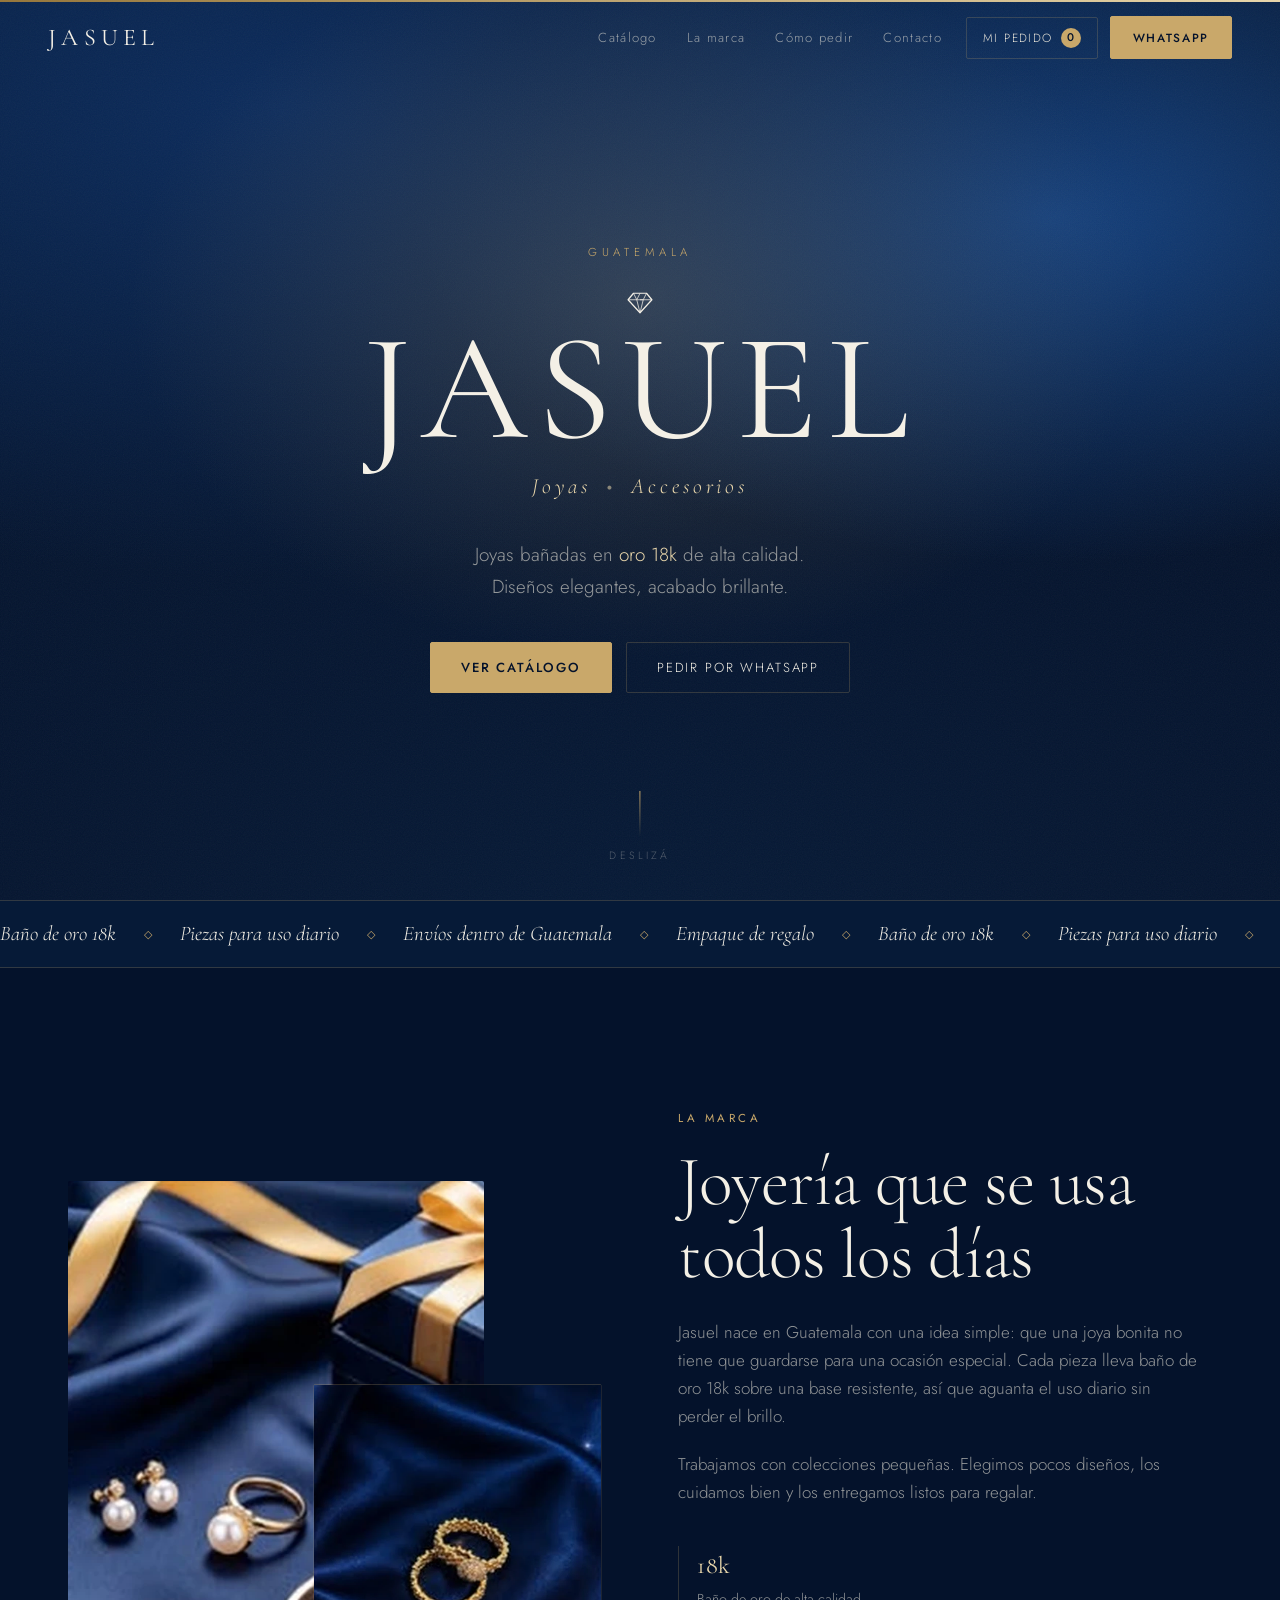
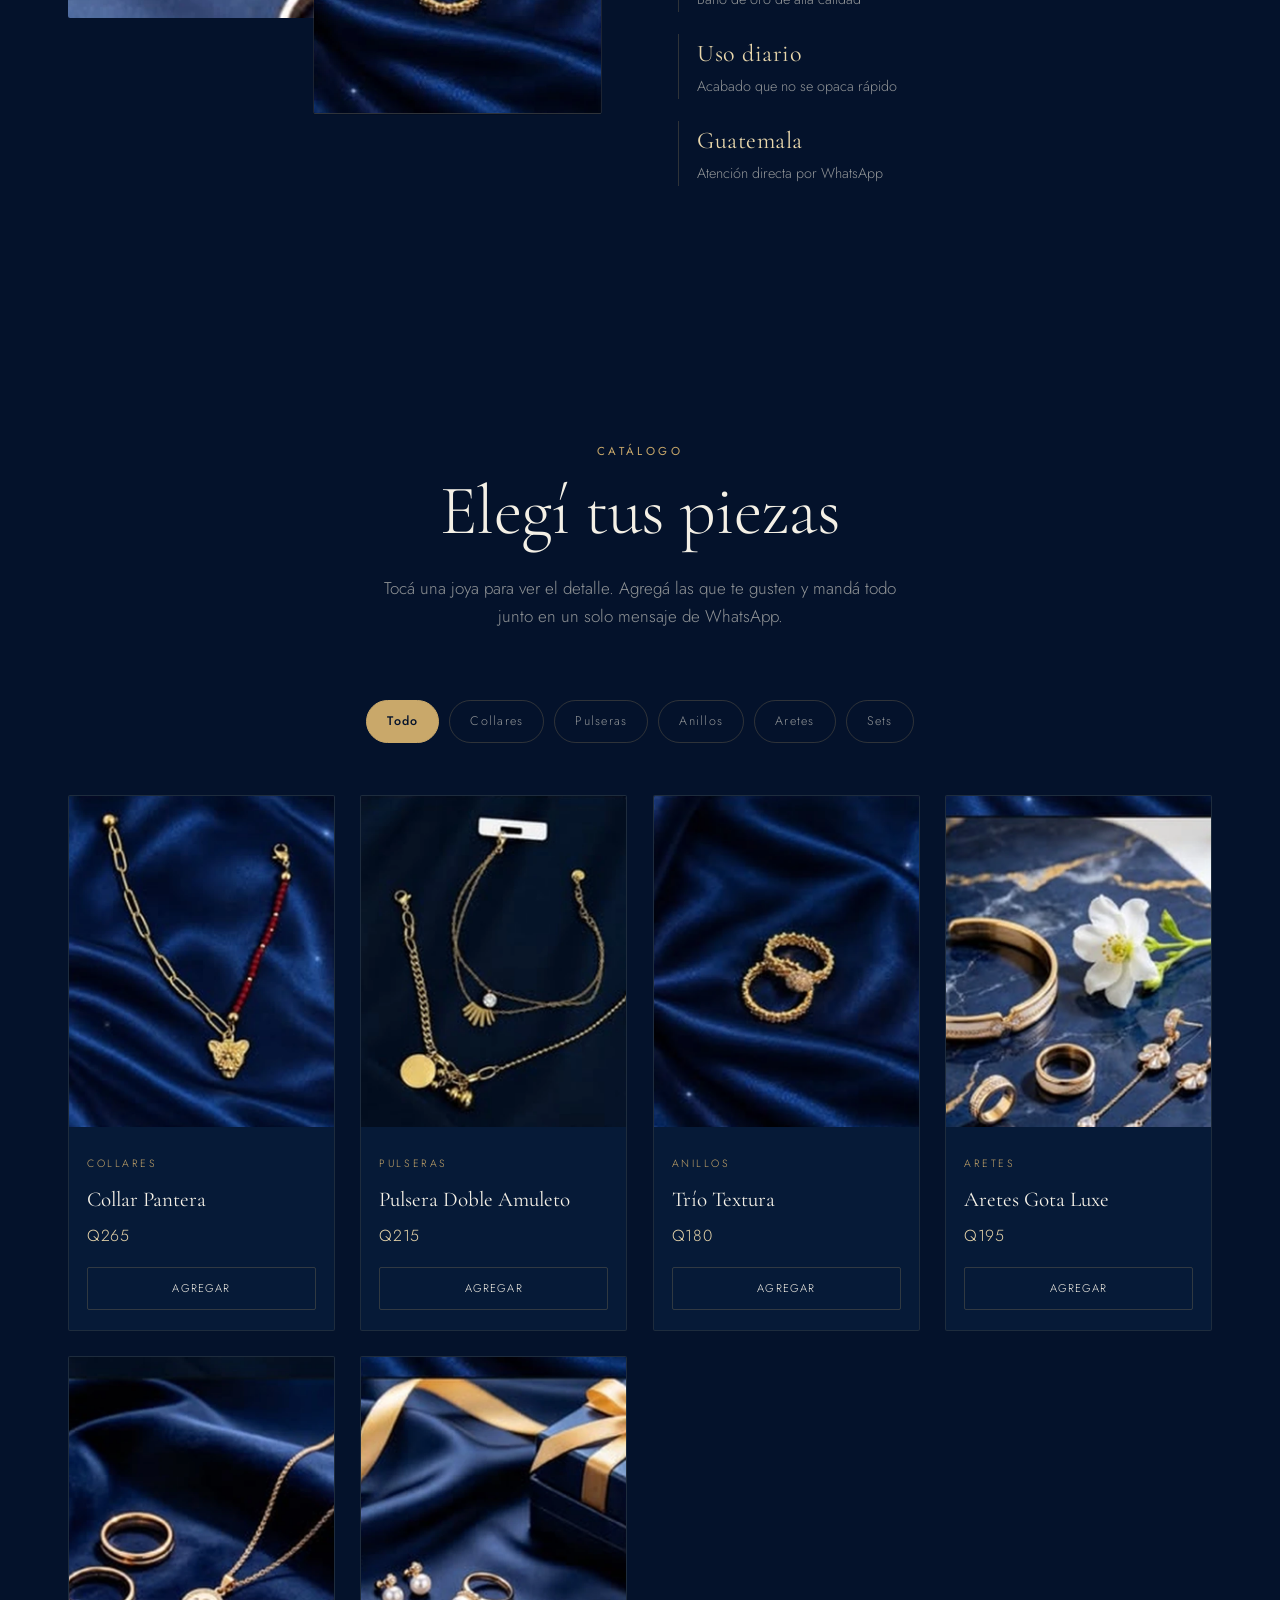
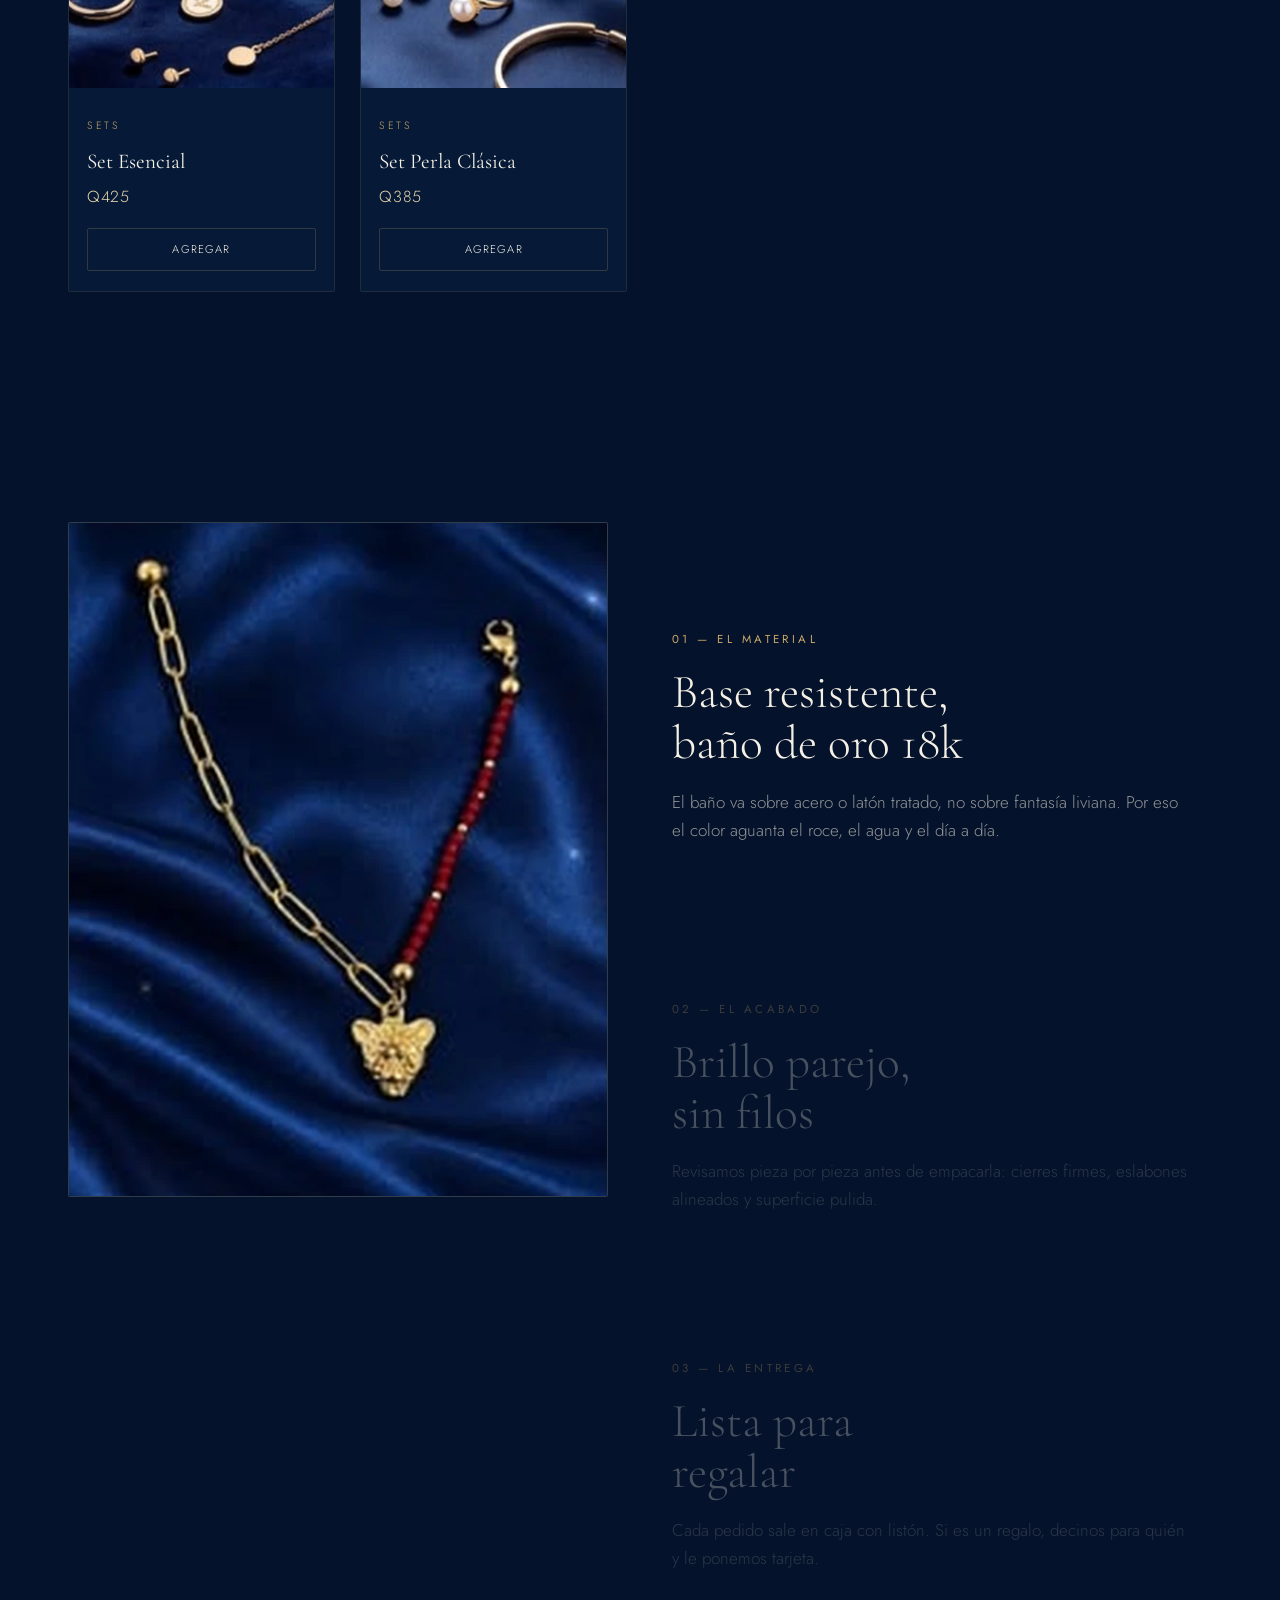
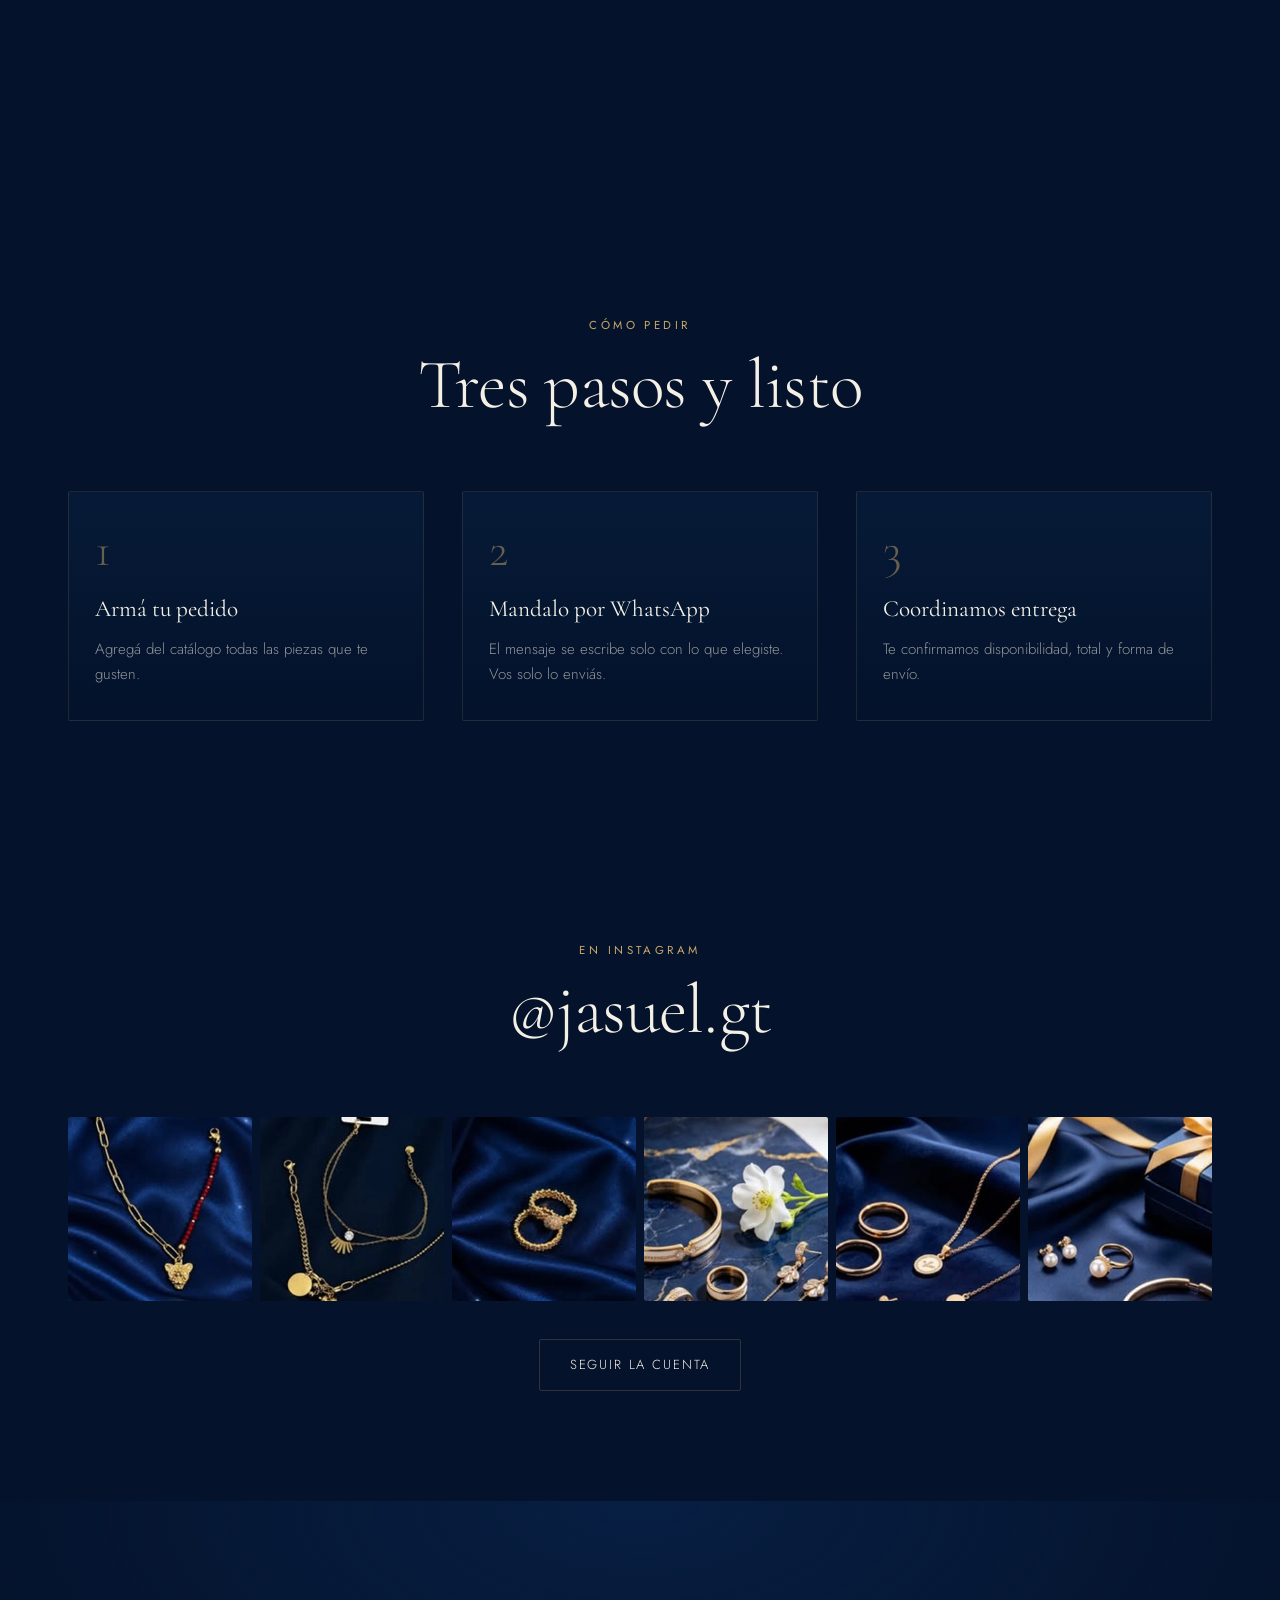
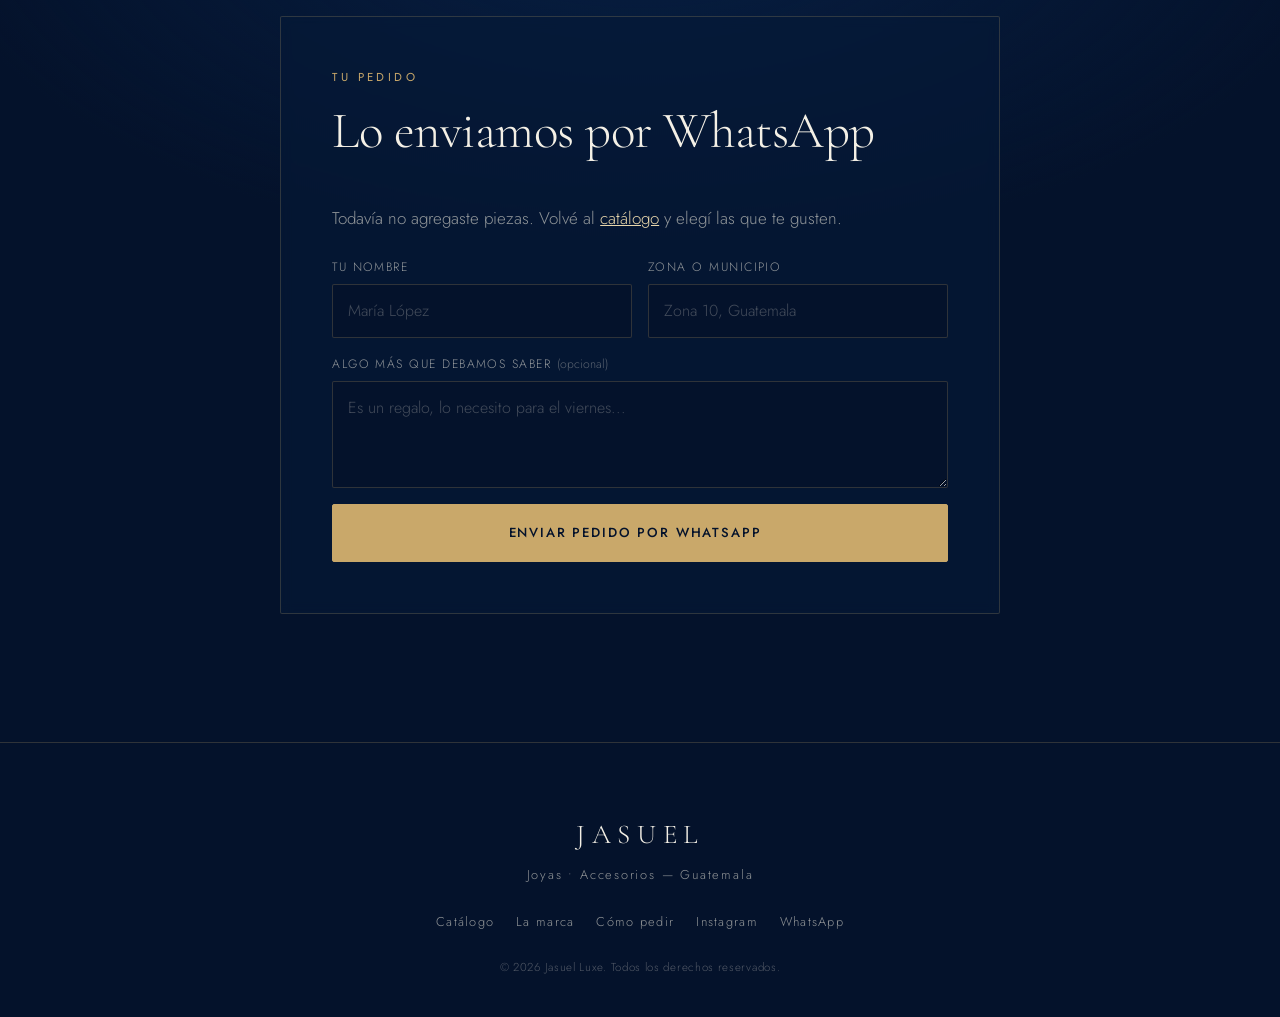
==== jasuel/index.html @ 91421a7d "Agrega el sitio de Jasuel Luxe en /jasuel Catalogo de joyeria con pedido acumulable por WhatsApp. HT" ====
<!DOCTYPE html>
<html lang="es-GT">
<head>
<meta charset="utf-8">
<meta name="viewport" content="width=device-width, initial-scale=1, viewport-fit=cover">
<title>JASUEL · Joyas y Accesorios en oro 18k · Guatemala</title>
<meta name="description" content="Jasuel Luxe. Joyas bañadas en oro 18k de alta calidad, diseños elegantes y acabado brillante. Mira el catálogo y pide por WhatsApp desde Guatemala.">
<meta name="theme-color" content="#071F43">

<!-- BORRAR ESTA LINEA cuando los precios y el WhatsApp sean los reales.
     Mientras este aqui, Google no indexa la pagina: cualquiera que tenga
     el link la abre, pero no aparece en las busquedas con datos de ejemplo. -->
<meta name="robots" content="noindex">
<link rel="icon" href="assets/favicon.svg" type="image/svg+xml">

<meta property="og:type" content="website">
<meta property="og:title" content="JASUEL · Joyas y Accesorios">
<meta property="og:description" content="Joyas bañadas en oro 18k. Diseños elegantes, acabado brillante. Guatemala.">
<meta property="og:image" content="assets/productos/set-perla.webp">
<meta property="og:locale" content="es_GT">

<link rel="preconnect" href="https://fonts.googleapis.com">
<link rel="preconnect" href="https://fonts.gstatic.com" crossorigin>
<link href="https://fonts.googleapis.com/css2?family=Cormorant+Garamond:ital,wght@0,300;0,400;0,500;0,600;1,300;1,400&family=Jost:wght@300;400;500&display=swap" rel="stylesheet">
<link rel="stylesheet" href="css/estilos.css">
</head>
<body>

<a class="salto-contenido" href="#catalogo">Ir al catálogo</a>

<div class="barra-progreso" aria-hidden="true"><span></span></div>

<header class="nav" id="nav">
  <a class="nav-logo" href="#inicio" aria-label="Jasuel, inicio">
    <span class="nav-logo-texto">JASUEL</span>
  </a>

  <nav class="nav-links" aria-label="Secciones">
    <a href="#catalogo">Catálogo</a>
    <a href="#marca">La marca</a>
    <a href="#pedir">Cómo pedir</a>
    <a href="#contacto">Contacto</a>
  </nav>

  <div class="nav-acciones">
    <button class="nav-pedido" id="abrirPedido" hidden>
      Mi pedido <span class="nav-pedido-num" id="numPedidoNav">0</span>
    </button>
    <a class="boton boton-oro nav-wa" data-wa="Hola Jasuel, vengo de la página web y quiero más información.">WhatsApp</a>
    <button class="nav-menu" id="abrirMenu" aria-label="Abrir menú" aria-expanded="false" aria-controls="menuMovil">
      <span></span><span></span>
    </button>
  </div>
</header>

<div class="menu-movil" id="menuMovil" hidden>
  <button class="menu-cerrar" id="cerrarMenu" aria-label="Cerrar menú">&times;</button>
  <nav aria-label="Menú">
    <a href="#catalogo">Catálogo</a>
    <a href="#marca">La marca</a>
    <a href="#detalle">El detalle</a>
    <a href="#pedir">Cómo pedir</a>
    <a href="#contacto">Contacto</a>
  </nav>
  <a class="boton boton-oro" data-wa="Hola Jasuel, vengo de la página web y quiero más información.">Escribir por WhatsApp</a>
</div>

<main>

<!-- ───────────────────────── HERO ───────────────────────── -->
<section class="hero" id="inicio">
  <div class="hero-luz" aria-hidden="true"></div>
  <div class="hero-seda" aria-hidden="true"></div>

  <div class="hero-contenido">
    <p class="hero-ubicacion anim" style="--i:0">Guatemala</p>

    <div class="marca-lockup anim" style="--i:1">
      <svg class="marca-diamante" viewBox="0 0 24 20" aria-hidden="true">
        <path d="M6 1h12l5 6-11 12L1 7z" fill="none" stroke="currentColor" stroke-width="1.1" stroke-linejoin="round"/>
        <path d="M1 7h22M6 1l3 6 3-6M18 1l-3 6-3 0M9 7l3 12 3-12" fill="none" stroke="currentColor" stroke-width=".7" stroke-linejoin="round"/>
      </svg>
      <h1 class="marca-nombre"><span class="brillo">JASUEL</span></h1>
      <p class="marca-bajada">Joyas <span>&bull;</span> Accesorios</p>
    </div>

    <p class="hero-frase anim" style="--i:2">
      Joyas bañadas en <em>oro 18k</em> de alta calidad.<br>
      Diseños elegantes, acabado brillante.
    </p>

    <div class="hero-botones anim" style="--i:3">
      <a class="boton boton-oro" href="#catalogo">Ver catálogo</a>
      <a class="boton boton-linea" data-wa="Hola Jasuel, vi la página y me interesan sus joyas.">Pedir por WhatsApp</a>
    </div>
  </div>

  <a class="hero-scroll anim" style="--i:4" href="#marca" aria-label="Bajar">
    <span class="hero-scroll-linea"></span>
    Deslizá
  </a>
</section>

<!-- ───────────────────────── MARQUESINA ───────────────────────── -->
<div class="marquesina" aria-hidden="true">
  <div class="marquesina-pista">
    <span>Baño de oro 18k</span><i>&#9671;</i>
    <span>Piezas para uso diario</span><i>&#9671;</i>
    <span>Envíos dentro de Guatemala</span><i>&#9671;</i>
    <span>Empaque de regalo</span><i>&#9671;</i>
    <span>Baño de oro 18k</span><i>&#9671;</i>
    <span>Piezas para uso diario</span><i>&#9671;</i>
    <span>Envíos dentro de Guatemala</span><i>&#9671;</i>
    <span>Empaque de regalo</span><i>&#9671;</i>
  </div>
</div>

<!-- ───────────────────────── LA MARCA ───────────────────────── -->
<section class="marca" id="marca">
  <div class="marca-fotos revelar-clip">
    <figure class="marca-foto marca-foto-a recorte">
      <img src="assets/productos/set-perla.webp" alt="Aretes de perla, anillo y brazalete dorado sobre seda azul" width="570" height="705" loading="lazy" decoding="async">
    </figure>
    <figure class="marca-foto marca-foto-b recorte">
      <img src="assets/productos/trio-anillos.webp" alt="Trío de anillos dorados texturizados" width="570" height="705" loading="lazy" decoding="async">
    </figure>
  </div>

  <div class="marca-texto">
    <p class="rotulo revelar">La marca</p>
    <h2 class="titulo revelar">Joyería que se usa<br>todos los días</h2>
    <p class="parrafo revelar">
      Jasuel nace en Guatemala con una idea simple: que una joya bonita no tiene
      que guardarse para una ocasión especial. Cada pieza lleva baño de oro 18k
      sobre una base resistente, así que aguanta el uso diario sin perder el brillo.
    </p>
    <p class="parrafo revelar">
      Trabajamos con colecciones pequeñas. Elegimos pocos diseños, los cuidamos
      bien y los entregamos listos para regalar.
    </p>

    <ul class="marca-puntos revelar">
      <li><strong>18k</strong><span>Baño de oro de alta calidad</span></li>
      <li><strong>Uso diario</strong><span>Acabado que no se opaca rápido</span></li>
      <li><strong>Guatemala</strong><span>Atención directa por WhatsApp</span></li>
    </ul>
  </div>
</section>

<!-- ───────────────────────── CATÁLOGO ───────────────────────── -->
<section class="catalogo" id="catalogo">
  <header class="seccion-cabeza">
    <p class="rotulo revelar">Catálogo</p>
    <h2 class="titulo revelar">Elegí tus piezas</h2>
    <p class="parrafo centrado revelar">
      Tocá una joya para ver el detalle. Agregá las que te gusten y mandá
      todo junto en un solo mensaje de WhatsApp.
    </p>
  </header>

  <div class="filtros" id="filtros" role="group" aria-label="Filtrar por categoría"></div>

  <div class="rejilla" id="rejilla"></div>

  <p class="rejilla-vacia" id="rejillaVacia" hidden>No hay piezas en esta categoría todavía.</p>
</section>

<!-- ───────────────────────── EL DETALLE (sticky) ───────────────────────── -->
<section class="detalle" id="detalle">
  <div class="detalle-media">
    <div class="detalle-marco">
      <img id="detalleImg" src="assets/productos/collar-pantera.webp" alt="Collar de eslabones con dije de pantera" width="570" height="705" loading="lazy" decoding="async">
    </div>
  </div>

  <div class="detalle-pasos">
    <article class="detalle-paso" data-img="assets/productos/collar-pantera.webp">
      <p class="rotulo">01 &mdash; El material</p>
      <h3>Base resistente,<br>baño de oro 18k</h3>
      <p class="parrafo">
        El baño va sobre acero o latón tratado, no sobre fantasía liviana.
        Por eso el color aguanta el roce, el agua y el día a día.
      </p>
    </article>

    <article class="detalle-paso" data-img="assets/productos/aretes-gota.webp">
      <p class="rotulo">02 &mdash; El acabado</p>
      <h3>Brillo parejo,<br>sin filos</h3>
      <p class="parrafo">
        Revisamos pieza por pieza antes de empacarla: cierres firmes,
        eslabones alineados y superficie pulida.
      </p>
    </article>

    <article class="detalle-paso" data-img="assets/productos/set-perla.webp">
      <p class="rotulo">03 &mdash; La entrega</p>
      <h3>Lista para<br>regalar</h3>
      <p class="parrafo">
        Cada pedido sale en caja con listón. Si es un regalo, decinos para quién
        y le ponemos tarjeta.
      </p>
    </article>
  </div>
</section>

<!-- ───────────────────────── CÓMO PEDIR ───────────────────────── -->
<section class="pedir" id="pedir">
  <header class="seccion-cabeza">
    <p class="rotulo revelar">Cómo pedir</p>
    <h2 class="titulo revelar">Tres pasos y listo</h2>
  </header>

  <ol class="pasos">
    <li class="paso revelar">
      <span class="paso-num">1</span>
      <h3>Armá tu pedido</h3>
      <p>Agregá del catálogo todas las piezas que te gusten.</p>
    </li>
    <li class="paso revelar">
      <span class="paso-num">2</span>
      <h3>Mandalo por WhatsApp</h3>
      <p>El mensaje se escribe solo con lo que elegiste. Vos solo lo enviás.</p>
    </li>
    <li class="paso revelar">
      <span class="paso-num">3</span>
      <h3>Coordinamos entrega</h3>
      <p>Te confirmamos disponibilidad, total y forma de envío.</p>
    </li>
  </ol>
</section>

<!-- ───────────────────────── INSTAGRAM ───────────────────────── -->
<section class="insta">
  <header class="seccion-cabeza">
    <p class="rotulo revelar">En Instagram</p>
    <h2 class="titulo revelar">&#64;jasuel.gt</h2>
  </header>
  <div class="insta-rejilla" id="instaRejilla"></div>
  <a class="boton boton-linea revelar" href="https://instagram.com/jasuel.gt" target="_blank" rel="noopener">Seguir la cuenta</a>
</section>

<!-- ───────────────────────── CONTACTO / PEDIDO ───────────────────────── -->
<section class="contacto" id="contacto">
  <div class="contacto-caja">
    <p class="rotulo revelar">Tu pedido</p>
    <h2 class="titulo revelar">Lo enviamos por WhatsApp</h2>

    <ul class="pedido-lista" id="pedidoLista" aria-live="polite"></ul>
    <p class="pedido-vacio" id="pedidoVacio">
      Todavía no agregaste piezas. Volvé al <a href="#catalogo">catálogo</a> y elegí las que te gusten.
    </p>

    <form class="formulario" id="formulario" novalidate>
      <div class="campo">
        <label for="nombre">Tu nombre</label>
        <input id="nombre" name="nombre" type="text" autocomplete="name" placeholder="María López">
      </div>
      <div class="campo">
        <label for="zona">Zona o municipio</label>
        <input id="zona" name="zona" type="text" autocomplete="address-level2" placeholder="Zona 10, Guatemala">
      </div>
      <div class="campo campo-ancho">
        <label for="nota">Algo más que debamos saber <span>(opcional)</span></label>
        <textarea id="nota" name="nota" rows="3" placeholder="Es un regalo, lo necesito para el viernes..."></textarea>
      </div>
      <button class="boton boton-oro boton-ancho" type="submit">
        Enviar pedido por WhatsApp
        <span class="pedido-total" id="pedidoTotal"></span>
      </button>
    </form>
  </div>
</section>

</main>

<footer class="pie">
  <div class="pie-marca">
    <span class="pie-logo">JASUEL</span>
    <p>Joyas &bull; Accesorios &mdash; Guatemala</p>
  </div>
  <nav class="pie-links" aria-label="Enlaces">
    <a href="#catalogo">Catálogo</a>
    <a href="#marca">La marca</a>
    <a href="#pedir">Cómo pedir</a>
    <a href="https://instagram.com/jasuel.gt" target="_blank" rel="noopener">Instagram</a>
    <a data-wa="Hola Jasuel, vengo de la página web.">WhatsApp</a>
  </nav>
  <p class="pie-legal">&copy; <span id="anio"></span> Jasuel Luxe. Todos los derechos reservados.</p>
</footer>

<!-- Ficha de producto -->
<dialog class="ficha" id="ficha" aria-labelledby="fichaNombre">
  <button class="ficha-cerrar" id="fichaCerrar" aria-label="Cerrar">&times;</button>
  <div class="ficha-cuerpo">
    <figure class="ficha-foto">
      <img id="fichaImg" src="" alt="" width="570" height="705">
    </figure>
    <div class="ficha-info">
      <p class="rotulo" id="fichaCat"></p>
      <h3 class="ficha-nombre" id="fichaNombre"></h3>
      <p class="ficha-precio" id="fichaPrecio"></p>
      <p class="parrafo" id="fichaDesc"></p>
      <ul class="ficha-datos" id="fichaDatos"></ul>
      <div class="ficha-botones">
        <button class="boton boton-oro" id="fichaAgregar">Agregar al pedido</button>
        <a class="boton boton-linea" id="fichaWa">Preguntar por esta pieza</a>
      </div>
    </div>
  </div>
</dialog>

<!-- Barra flotante del pedido -->
<div class="barra-pedido" id="barraPedido" hidden>
  <button class="barra-info" id="barraInfo">
    <span class="barra-num" id="numPedido">0</span>
    <span class="barra-texto">piezas en tu pedido</span>
    <span class="barra-total" id="barraTotal"></span>
  </button>
  <a class="boton boton-oro" href="#contacto" id="barraEnviar">Enviar</a>
</div>

<!-- Botón flotante de WhatsApp -->
<a class="fab-wa" id="fabWa" aria-label="Escribir por WhatsApp" data-wa="Hola Jasuel, vengo de la página web.">
  <svg viewBox="0 0 24 24" aria-hidden="true" width="26" height="26">
    <path fill="currentColor" d="M.06 24l1.68-6.16A11.87 11.87 0 0 1 .15 11.9C.15 5.33 5.5 0 12.08 0a11.82 11.82 0 0 1 8.42 3.49 11.76 11.76 0 0 1 3.49 8.42c0 6.56-5.35 11.9-11.92 11.9a11.9 11.9 0 0 1-5.7-1.45zm6.6-3.8c1.65.98 3.22 1.57 5.42 1.57 5.45 0 9.9-4.43 9.9-9.88a9.86 9.86 0 0 0-9.89-9.89c-5.46 0-9.9 4.43-9.9 9.89 0 2.3.68 4.02 1.8 5.82l-.99 3.63 3.66-.96zm11.4-5.5c-.07-.12-.27-.2-.57-.35-.3-.15-1.76-.87-2.03-.97-.27-.1-.47-.15-.67.15-.2.3-.77.96-.94 1.16-.17.2-.35.22-.65.07-.3-.15-1.25-.46-2.39-1.47-.88-.79-1.48-1.76-1.65-2.06-.17-.3-.02-.46.13-.61.14-.13.3-.35.45-.52.15-.17.2-.3.3-.5.1-.2.05-.37-.03-.52-.07-.15-.67-1.62-.92-2.21-.24-.58-.49-.5-.67-.51l-.57-.01c-.2 0-.52.07-.8.37-.27.3-1.04 1.02-1.04 2.48s1.07 2.88 1.22 3.08c.15.2 2.1 3.2 5.08 4.49.71.3 1.26.49 1.69.63.71.22 1.36.19 1.87.12.57-.09 1.76-.72 2-1.41.25-.69.25-1.29.18-1.41z"/>
  </svg>
</a>

<script src="js/datos.js"></script>
<script src="js/app.js"></script>
</body>
</html>
---- jasuel/css/estilos.css ----
/* ============================================================
   JASUEL · Joyas y Accesorios
   Hoja de estilos única. Orden: tokens, base, utilidades,
   y después cada sección en el orden en que aparece en la página.
   ============================================================ */

:root{
  /* Azules tomados del logo real de la marca */
  --azul-900:#04122b;
  --azul-850:#061a37;
  --azul-800:#071f43;
  --azul-700:#0b2b5c;
  --azul-600:#14417f;

  /* Dorados promediados de las fotos de producto */
  --oro:#c9a86a;
  --oro-claro:#e8d6ab;
  --oro-hondo:#96773c;

  --crema:#f4f0e6;
  --texto:#e7e3d8;
  --tenue:rgb(231 227 216 / .62);
  --apenas:rgb(231 227 216 / .34);
  --linea:rgb(201 168 106 / .22);

  /* Curvas fuertes: las de serie de CSS se sienten flojas */
  --ease-out:cubic-bezier(.23,1,.32,1);
  --ease-in-out:cubic-bezier(.77,0,.175,1);

  --ancho:1240px;
  --radio:2px;
  --nav-alto:76px;

  --display:"Cormorant Garamond",Georgia,"Times New Roman",serif;
  --sans:"Jost",-apple-system,BlinkMacSystemFont,"Segoe UI",sans-serif;
}

*,*::before,*::after{box-sizing:border-box}

html{
  scroll-behavior:smooth;
  scroll-padding-top:calc(var(--nav-alto) + 16px);
  -webkit-text-size-adjust:100%;
}

body{
  margin:0;
  background:var(--azul-900);
  color:var(--texto);
  font-family:var(--sans);
  font-weight:300;
  font-size:clamp(15px,.95rem + .2vw,17px);
  line-height:1.65;
  overflow-x:hidden;
  overscroll-behavior-y:none;
  -webkit-tap-highlight-color:transparent;
  -webkit-font-smoothing:antialiased;
}

img{display:block;max-width:100%;height:auto}
button,input,textarea{font:inherit;color:inherit}

:focus-visible{
  outline:2px solid var(--oro);
  outline-offset:3px;
}

::selection{background:var(--oro);color:var(--azul-900)}

.salto-contenido{
  position:fixed;top:10px;left:50%;z-index:200;
  padding:10px 18px;border-radius:var(--radio);
  background:var(--oro);color:var(--azul-900);
  text-decoration:none;font-size:.85rem;letter-spacing:.06em;
  transform:translate(-50%,-150%);
  transition:transform 180ms var(--ease-out);
}
.salto-contenido:focus-visible{transform:translate(-50%,0)}

/* ─────────────────────────── Tipografía compartida ─────────────────────────── */

.rotulo{
  margin:0 0 18px;
  font-size:.72rem;letter-spacing:.3em;text-transform:uppercase;
  color:var(--oro);font-weight:400;
}

.titulo{
  margin:0 0 26px;
  font-family:var(--display);
  font-weight:300;
  font-size:clamp(2.3rem,1.5rem + 3.6vw,4.4rem);
  line-height:1.04;
  letter-spacing:-.01em;
  color:var(--crema);
}

.parrafo{
  margin:0 0 20px;
  max-width:52ch;
  color:var(--tenue);
}
.parrafo em{color:var(--oro-claro);font-style:italic}
.parrafo.centrado{margin-inline:auto;text-align:center}

.seccion-cabeza{
  max-width:720px;margin:0 auto clamp(40px,6vw,70px);
  text-align:center;
}
.seccion-cabeza .rotulo{margin-bottom:14px}

/* ─────────────────────────── Botones ─────────────────────────── */

.boton{
  --fondo:transparent;
  display:inline-flex;align-items:center;justify-content:center;gap:10px;
  padding:14px 30px;border:1px solid transparent;border-radius:var(--radio);
  background:var(--fondo);
  font-size:.82rem;letter-spacing:.14em;text-transform:uppercase;
  text-decoration:none;cursor:pointer;
  transition:transform 160ms var(--ease-out),
             background-color 220ms ease,
             border-color 220ms ease,
             color 220ms ease;
}
.boton:active{transform:scale(.97)}

.boton-oro{
  --fondo:var(--oro);
  color:var(--azul-900);font-weight:500;
  border-color:var(--oro);
}
.boton-linea{
  color:var(--crema);
  border-color:var(--linea);
}
.boton-ancho{width:100%;padding-block:17px}

@media (hover:hover) and (pointer:fine){
  .boton-oro:hover{--fondo:var(--oro-claro);border-color:var(--oro-claro)}
  .boton-linea:hover{border-color:var(--oro);color:var(--oro-claro)}
}

/* ─────────────────────────── Revelado al bajar ─────────────────────────── */

.revelar{
  opacity:0;
  transform:translateY(18px);
  transition:opacity 620ms var(--ease-out),transform 620ms var(--ease-out);
}
.revelar[data-visible]{opacity:1;transform:none}

/* Las fotos se descubren de arriba hacia abajo, no se desvanecen */
.revelar-clip .recorte{
  clip-path:inset(0 0 100% 0);
  transition:clip-path 820ms var(--ease-in-out);
}
.revelar-clip[data-visible] .recorte{clip-path:inset(0 0 0 0)}

/* ─────────────────────────── Barra de progreso ─────────────────────────── */

.barra-progreso{display:none}

@supports (animation-timeline:scroll()){
  .barra-progreso{
    display:block;position:fixed;inset:0 0 auto;z-index:120;
    height:2px;pointer-events:none;
  }
  .barra-progreso span{
    display:block;height:100%;
    background:linear-gradient(90deg,var(--oro-hondo),var(--oro-claro));
    transform-origin:0 50%;
    animation:progreso linear;
    animation-timeline:scroll(root block);
  }
  @keyframes progreso{from{transform:scaleX(0)}to{transform:scaleX(1)}}
}

/* ─────────────────────────── Navegación ─────────────────────────── */

.nav{
  position:fixed;inset:0 0 auto;z-index:100;
  height:var(--nav-alto);
  display:flex;align-items:center;gap:24px;
  padding-inline:clamp(18px,4vw,48px);
  padding-top:env(safe-area-inset-top);
  transition:background-color 320ms ease,backdrop-filter 320ms ease,border-color 320ms ease;
  border-bottom:1px solid transparent;
}
.nav[data-fijo]{
  background:rgb(4 18 43 / .78);
  backdrop-filter:blur(14px) saturate(140%);
  border-bottom-color:var(--linea);
}

.nav-logo{text-decoration:none;color:var(--crema);margin-right:auto}
.nav-logo-texto{
  font-family:var(--display);font-size:1.5rem;letter-spacing:.22em;
  font-weight:400;
}

.nav-links{display:flex;gap:30px}
.nav-links a{
  color:var(--tenue);text-decoration:none;
  font-size:.82rem;letter-spacing:.1em;
  position:relative;padding-block:6px;
  transition:color 220ms ease;
}
.nav-links a::after{
  content:"";position:absolute;inset:auto 0 0;height:1px;
  background:var(--oro);
  transform:scaleX(0);transform-origin:0 50%;
  transition:transform 240ms var(--ease-out);
}
@media (hover:hover) and (pointer:fine){
  .nav-links a:hover{color:var(--crema)}
  .nav-links a:hover::after{transform:scaleX(1)}
}

.nav-acciones{display:flex;align-items:center;gap:12px}
.nav-wa{padding:11px 22px;font-size:.74rem}

.nav-pedido{
  display:inline-flex;align-items:center;gap:8px;
  padding:10px 16px;border:1px solid var(--linea);border-radius:var(--radio);
  background:transparent;cursor:pointer;
  font-size:.74rem;letter-spacing:.12em;text-transform:uppercase;
  transition:transform 160ms var(--ease-out),border-color 220ms ease;
}
.nav-pedido:active{transform:scale(.97)}
.nav-pedido-num{
  display:grid;place-items:center;min-width:20px;height:20px;padding-inline:5px;
  border-radius:999px;background:var(--oro);color:var(--azul-900);
  font-size:.7rem;font-weight:500;
}

.nav-menu{
  display:none;width:42px;height:42px;
  border:1px solid var(--linea);border-radius:var(--radio);
  background:transparent;cursor:pointer;
  flex-direction:column;align-items:center;justify-content:center;gap:5px;
  transition:transform 160ms var(--ease-out);
}
.nav-menu:active{transform:scale(.94)}
.nav-menu span{display:block;width:16px;height:1px;background:var(--crema)}

/* Menú de pantalla completa en móvil */
.menu-movil{
  position:fixed;inset:0;z-index:150;
  display:flex;flex-direction:column;align-items:center;justify-content:center;gap:28px;
  background:var(--azul-800);
  padding:40px;
  opacity:1;transform:none;
  transition:opacity 240ms var(--ease-out),transform 240ms var(--ease-out);
}
@starting-style{
  .menu-movil{opacity:0;transform:translateY(-12px)}
}
.menu-movil[hidden]{display:none}
/* La salida va más rápida que la entrada: el sistema responde, no delibera */
.menu-movil[data-saliendo]{
  opacity:0;transform:translateY(-12px);
  transition-duration:160ms;
}
.menu-movil nav{display:flex;flex-direction:column;align-items:center;gap:6px}
.menu-movil nav a{
  font-family:var(--display);font-size:2.2rem;font-weight:300;
  color:var(--crema);text-decoration:none;padding-block:6px;
  transition:color 200ms ease;
}
.menu-cerrar{
  position:absolute;top:22px;right:24px;
  width:44px;height:44px;border:0;background:transparent;
  color:var(--crema);font-size:2rem;line-height:1;cursor:pointer;
  transition:transform 160ms var(--ease-out);
}
.menu-cerrar:active{transform:scale(.92)}

/* ─────────────────────────── Portada ─────────────────────────── */

.hero{
  position:relative;
  min-height:100svh;
  display:flex;flex-direction:column;align-items:center;justify-content:center;
  padding:calc(var(--nav-alto) + 30px) 24px 70px;
  text-align:center;
  overflow:hidden;
  isolation:isolate;
}

/* Seda azul: varios degradados suaves imitando el fondo de sus fotos */
.hero-seda{
  position:absolute;inset:0;z-index:-2;
  background:
    radial-gradient(120% 90% at 22% 12%,var(--azul-700) 0,transparent 58%),
    radial-gradient(90% 70% at 82% 24%,var(--azul-600) 0,transparent 55%),
    radial-gradient(130% 110% at 50% 108%,var(--azul-850) 0,transparent 62%),
    linear-gradient(170deg,var(--azul-850),var(--azul-900) 70%);
}
.hero-seda::after{
  /* grano finísimo para que el degradado no se vea plano */
  content:"";position:absolute;inset:0;opacity:.05;
  background-image:url("data:image/svg+xml,%3Csvg xmlns='http://www.w3.org/2000/svg' width='160' height='160'%3E%3Cfilter id='n'%3E%3CfeTurbulence type='fractalNoise' baseFrequency='.85' numOctaves='3'/%3E%3C/filter%3E%3Crect width='160' height='160' filter='url(%23n)'/%3E%3C/svg%3E");
}

/* Reflejo dorado que sigue el puntero (solo decorativo) */
.hero-luz{
  position:absolute;inset:-20%;z-index:-1;
  background:radial-gradient(42% 42% at var(--lx,50%) var(--ly,38%),
             rgb(201 168 106 / .20) 0,transparent 68%);
  transition:opacity 600ms ease;
}

.hero-contenido{position:relative;max-width:900px}

.hero-ubicacion{
  margin:0 0 30px;
  font-size:.72rem;letter-spacing:.42em;text-transform:uppercase;
  color:var(--oro);
}

.marca-lockup{display:flex;flex-direction:column;align-items:center}
.marca-diamante{width:26px;height:22px;color:var(--crema);margin-bottom:6px}

.marca-nombre{
  margin:0;
  font-family:var(--display);font-weight:400;
  font-size:clamp(3.6rem,1.4rem + 11vw,9.5rem);
  line-height:.92;
  letter-spacing:.06em;
  color:var(--crema);
}

/* Un solo barrido de brillo al cargar, como el reflejo del oro */
.brillo{
  background:linear-gradient(100deg,
    var(--crema) 0 38%,var(--oro-claro) 46%,#fff 50%,
    var(--oro-claro) 54%,var(--crema) 62%);
  background-size:300% 100%;
  background-position:120% 0;
  -webkit-background-clip:text;
  background-clip:text;
  color:transparent;
  animation:barrido 2.1s var(--ease-in-out) 1s both;
}
@keyframes barrido{to{background-position:-20% 0}}

.marca-bajada{
  margin:10px 0 0;
  font-family:var(--display);font-style:italic;font-weight:300;
  font-size:clamp(1rem,.8rem + .7vw,1.45rem);
  letter-spacing:.18em;
  color:var(--oro-claro);
}
.marca-bajada span{opacity:.55;margin-inline:6px}

.hero-frase{
  margin:34px auto 40px;max-width:46ch;
  color:var(--tenue);
  font-size:clamp(1rem,.9rem + .35vw,1.18rem);
}
.hero-frase em{color:var(--oro-claro);font-style:normal}

.hero-botones{display:flex;flex-wrap:wrap;gap:14px;justify-content:center}

.hero-scroll{
  position:absolute;bottom:clamp(22px,4vh,40px);left:50%;
  translate:-50% 0;
  display:flex;flex-direction:column;align-items:center;gap:10px;
  color:var(--apenas);text-decoration:none;
  font-size:.66rem;letter-spacing:.3em;text-transform:uppercase;
}
.hero-scroll-linea{
  width:1px;height:46px;
  background:linear-gradient(var(--oro),transparent);
  transform-origin:50% 0;
  animation:gotear 2.6s var(--ease-in-out) infinite;
}
@keyframes gotear{
  0%,100%{transform:scaleY(.4);opacity:.45}
  50%{transform:scaleY(1);opacity:1}
}

/* Entrada escalonada de la portada */
.anim{
  opacity:0;
  transform:translateY(22px);
  animation:entrar 900ms var(--ease-out) forwards;
  animation-delay:calc(var(--i) * 90ms + 120ms);
}
@keyframes entrar{to{opacity:1;transform:none}}

/* ─────────────────────────── Marquesina ─────────────────────────── */

.marquesina{
  border-block:1px solid var(--linea);
  background:var(--azul-850);
  overflow:hidden;
  padding-block:16px;
}
.marquesina-pista{
  display:flex;align-items:center;gap:28px;
  width:max-content;
  animation:correr 34s linear infinite;
}
.marquesina-pista span{
  font-family:var(--display);font-size:1.3rem;font-style:italic;
  color:var(--crema);white-space:nowrap;
}
.marquesina-pista i{color:var(--oro);font-size:.7rem;font-style:normal}
@keyframes correr{to{transform:translateX(-50%)}}

/* ─────────────────────────── La marca ─────────────────────────── */

.marca{
  display:grid;grid-template-columns:1fr 1fr;
  gap:clamp(40px,6vw,90px);align-items:center;
  max-width:var(--ancho);margin-inline:auto;
  padding:clamp(80px,11vw,150px) clamp(20px,5vw,48px);
}

.marca-fotos{position:relative;aspect-ratio:1/1}
.marca-foto{margin:0;position:absolute;overflow:hidden;border-radius:var(--radio)}
.marca-foto img{width:100%;height:100%;object-fit:cover}
.marca-foto-a{inset:0 22% 18% 0}
.marca-foto-b{
  inset:38% 0 0 46%;
  border:1px solid var(--linea);
  box-shadow:0 30px 60px -30px rgb(0 0 0 / .8);
}
/* La segunda foto llega un poco después, no las dos a la vez */
.revelar-clip .marca-foto-b{transition-delay:140ms}

.marca-puntos{
  list-style:none;margin:40px 0 0;padding:0;
  display:grid;gap:22px;
}
.marca-puntos li{
  display:grid;gap:2px;
  padding-left:18px;
  border-left:1px solid var(--linea);
}
.marca-puntos strong{
  font-family:var(--display);font-size:1.5rem;font-weight:400;
  color:var(--oro-claro);letter-spacing:.02em;
}
.marca-puntos span{font-size:.9rem;color:var(--tenue)}

/* ─────────────────────────── Catálogo ─────────────────────────── */

.catalogo{
  max-width:var(--ancho);margin-inline:auto;
  padding:clamp(70px,9vw,120px) clamp(16px,5vw,48px);
}

.filtros{
  display:flex;flex-wrap:wrap;gap:10px;justify-content:center;
  margin-bottom:clamp(32px,5vw,52px);
}
.filtro{
  padding:10px 20px;
  border:1px solid var(--linea);border-radius:999px;
  background:transparent;color:var(--tenue);cursor:pointer;
  font-size:.78rem;letter-spacing:.1em;
  transition:transform 160ms var(--ease-out),
             background-color 240ms ease,color 240ms ease,border-color 240ms ease;
}
.filtro:active{transform:scale(.96)}
.filtro[aria-pressed="true"]{
  background:var(--oro);border-color:var(--oro);color:var(--azul-900);font-weight:500;
}
@media (hover:hover) and (pointer:fine){
  .filtro:not([aria-pressed="true"]):hover{color:var(--crema);border-color:var(--oro)}
}

.rejilla{
  display:grid;
  grid-template-columns:repeat(auto-fill,minmax(250px,1fr));
  gap:clamp(14px,2vw,26px);
}

.tarjeta{
  position:relative;
  display:flex;flex-direction:column;
  background:var(--azul-850);
  border:1px solid rgb(201 168 106 / .12);
  border-radius:var(--radio);
  overflow:hidden;
  transition:transform 380ms var(--ease-out),border-color 380ms ease;
}
.tarjeta-foto{
  position:relative;margin:0;
  aspect-ratio:4/5;overflow:hidden;
  background:var(--azul-800);
}
.tarjeta-foto img{
  width:100%;height:100%;object-fit:cover;
  transition:transform 700ms var(--ease-out);
}
.tarjeta-ver{
  position:absolute;inset:auto 0 0;
  padding:14px;
  background:linear-gradient(transparent,rgb(4 18 43 / .9));
  color:var(--crema);
  font-size:.74rem;letter-spacing:.16em;text-transform:uppercase;
  opacity:0;transform:translateY(8px);
  transition:opacity 260ms var(--ease-out),transform 260ms var(--ease-out);
}

.tarjeta-cuerpo{
  position:relative;z-index:3; /* por encima del botón que cubre la foto */
  display:flex;flex-direction:column;gap:4px;
  padding:18px 18px 20px;
  flex:1;
}
.tarjeta-cat{
  font-size:.66rem;letter-spacing:.24em;text-transform:uppercase;
  color:var(--oro);
}
.tarjeta-nombre{
  margin:0;
  font-family:var(--display);font-weight:400;font-size:1.32rem;
  line-height:1.2;color:var(--crema);
}
.tarjeta-precio{
  margin:6px 0 14px;
  font-size:1rem;color:var(--oro-claro);letter-spacing:.04em;
}
.tarjeta-acciones{display:flex;gap:8px;margin-top:auto}
.tarjeta-acciones .boton{flex:1;padding:11px 14px;font-size:.7rem;letter-spacing:.1em}

/* El botón que abre la ficha cubre la foto entera */
.tarjeta-abrir{
  position:absolute;inset:0;z-index:2;
  border:0;background:transparent;cursor:pointer;
  color:transparent;font-size:0;
}

@media (hover:hover) and (pointer:fine){
  .tarjeta:hover{transform:translateY(-4px);border-color:var(--linea)}
  .tarjeta:hover .tarjeta-foto img{transform:scale(1.05)}
  .tarjeta:hover .tarjeta-ver{opacity:1;transform:none}
}
.tarjeta:focus-within{border-color:var(--linea)}

.tarjeta[data-en-pedido]{border-color:var(--oro)}
.tarjeta[data-en-pedido] .tarjeta-agregar{
  background:var(--oro);border-color:var(--oro);color:var(--azul-900);
}

/* Entrada escalonada solo la primera vez que se pinta la rejilla */
.rejilla[data-primera] .tarjeta{
  opacity:0;transform:translateY(16px);
  animation:entrar 560ms var(--ease-out) forwards;
  animation-delay:calc(var(--i) * 45ms);
}

.rejilla-vacia{text-align:center;color:var(--tenue);padding:40px 0}

/* ─────────────────────────── El detalle (columna fija) ─────────────────────────── */

.detalle{
  max-width:var(--ancho);margin-inline:auto;
  padding:clamp(60px,9vw,120px) clamp(20px,5vw,48px);
  display:grid;grid-template-columns:1fr 1fr;
  gap:clamp(30px,5vw,80px);
  align-items:start;
}

.detalle-media{position:sticky;top:calc(var(--nav-alto) + 40px)}
.detalle-marco{
  position:relative;aspect-ratio:4/5;overflow:hidden;
  border:1px solid var(--linea);border-radius:var(--radio);
  background:var(--azul-800);
}
.detalle-marco img{
  width:100%;height:100%;object-fit:cover;
  /* el cambio de foto espera 240ms en el JS: lo mismo que tarda en apagarse */
  transition:opacity 240ms var(--ease-out),transform 700ms var(--ease-out);
}
.detalle-marco[data-cambiando] img{opacity:0;transform:scale(1.03)}

.detalle-pasos{display:grid;gap:clamp(60px,14vh,160px);padding-block:12vh}
.detalle-paso{
  opacity:.28;
  transform:translateY(10px);
  transition:opacity 500ms var(--ease-out),transform 500ms var(--ease-out);
}
.detalle-paso[data-activo]{opacity:1;transform:none}
.detalle-paso h3{
  margin:0 0 18px;
  font-family:var(--display);font-weight:300;
  font-size:clamp(1.9rem,1.2rem + 2.2vw,3rem);
  line-height:1.08;color:var(--crema);
}

/* ─────────────────────────── Cómo pedir ─────────────────────────── */

.pedir{
  max-width:var(--ancho);margin-inline:auto;
  padding:clamp(60px,9vw,110px) clamp(20px,5vw,48px);
}
.pasos{
  list-style:none;margin:0;padding:0;
  display:grid;grid-template-columns:repeat(auto-fit,minmax(240px,1fr));
  gap:clamp(20px,3vw,40px);
  counter-reset:paso;
}
.paso{
  padding:34px 26px;
  border:1px solid rgb(201 168 106 / .14);border-radius:var(--radio);
  background:linear-gradient(var(--azul-850),var(--azul-900));
}
.paso:nth-child(2){transition-delay:90ms}
.paso:nth-child(3){transition-delay:180ms}
.paso-num{
  display:block;
  font-family:var(--display);font-size:3rem;line-height:1;
  color:var(--oro);opacity:.5;margin-bottom:16px;
}
.paso h3{
  margin:0 0 8px;font-family:var(--display);font-weight:400;
  font-size:1.45rem;color:var(--crema);
}
.paso p{margin:0;color:var(--tenue);font-size:.94rem}

/* ─────────────────────────── Instagram ─────────────────────────── */

.insta{
  max-width:var(--ancho);margin-inline:auto;
  padding:clamp(60px,9vw,110px) clamp(16px,5vw,48px);
  text-align:center;
}
.insta-rejilla{
  display:grid;grid-template-columns:repeat(auto-fit,minmax(150px,1fr));
  gap:8px;margin-bottom:38px;
}
.insta-rejilla a{
  position:relative;display:block;overflow:hidden;
  aspect-ratio:1/1;border-radius:var(--radio);
}
.insta-rejilla img{
  width:100%;height:100%;object-fit:cover;
  transition:transform 600ms var(--ease-out),opacity 300ms ease;
}
@media (hover:hover) and (pointer:fine){
  .insta-rejilla a:hover img{transform:scale(1.07);opacity:.8}
}

/* ─────────────────────────── Contacto ─────────────────────────── */

.contacto{
  padding:clamp(60px,9vw,120px) clamp(16px,5vw,48px) clamp(70px,10vw,130px);
  background:
    radial-gradient(80% 60% at 50% 0,var(--azul-800) 0,transparent 70%),
    var(--azul-900);
}
.contacto-caja{
  max-width:720px;margin-inline:auto;
  padding:clamp(28px,4vw,54px);
  border:1px solid var(--linea);border-radius:var(--radio);
  background:rgb(6 26 55 / .6);
  backdrop-filter:blur(6px);
}
.contacto .titulo{font-size:clamp(2rem,1.4rem + 2.4vw,3.2rem)}

.pedido-lista{list-style:none;margin:0 0 20px;padding:0;display:grid;gap:10px}
.pedido-lista li{
  display:flex;align-items:center;gap:14px;
  padding:10px;
  border:1px solid rgb(201 168 106 / .14);border-radius:var(--radio);
  background:var(--azul-850);
}
.pedido-lista img{width:52px;height:64px;object-fit:cover;border-radius:1px}
.pedido-lista .pl-nombre{
  flex:1;
  font-family:var(--display);font-size:1.12rem;color:var(--crema);
  line-height:1.25;
}
.pedido-lista .pl-precio{color:var(--oro-claro);font-size:.92rem;white-space:nowrap}
.pedido-quitar{
  width:34px;height:34px;flex:none;
  border:1px solid var(--linea);border-radius:var(--radio);
  background:transparent;color:var(--tenue);
  font-size:1.2rem;line-height:1;cursor:pointer;
  transition:transform 160ms var(--ease-out),color 200ms ease,border-color 200ms ease;
}
.pedido-quitar:active{transform:scale(.9)}
@media (hover:hover) and (pointer:fine){
  .pedido-quitar:hover{color:var(--crema);border-color:var(--oro)}
}

.pedido-vacio{color:var(--tenue);margin:0 0 24px}
.pedido-vacio a{color:var(--oro-claro)}

.formulario{display:grid;grid-template-columns:1fr 1fr;gap:16px}
.campo{display:grid;gap:7px}
.campo-ancho{grid-column:1/-1}
.campo label{font-size:.76rem;letter-spacing:.12em;text-transform:uppercase;color:var(--tenue)}
.campo label span{text-transform:none;letter-spacing:0;opacity:.6}
.campo input,.campo textarea{
  width:100%;padding:13px 15px;
  border:1px solid var(--linea);border-radius:var(--radio);
  background:var(--azul-900);
  font-size:16px; /* menos de 16px hace que iOS acerque la pantalla */
  font-weight:300;
  transition:border-color 220ms ease;
}
.campo textarea{resize:vertical;min-height:84px}
.campo input::placeholder,.campo textarea::placeholder{color:rgb(231 227 216 / .28)}
.campo input:focus,.campo textarea:focus{outline:0;border-color:var(--oro)}
.formulario .boton{grid-column:1/-1;flex-wrap:wrap}
.pedido-total{
  font-size:.8rem;letter-spacing:.06em;text-transform:none;opacity:.75;
}

/* ─────────────────────────── Pie ─────────────────────────── */

.pie{
  border-top:1px solid var(--linea);
  padding:clamp(40px,6vw,70px) clamp(20px,5vw,48px) calc(40px + env(safe-area-inset-bottom));
  display:grid;gap:26px;justify-items:center;text-align:center;
}
.pie-logo{
  font-family:var(--display);font-size:1.7rem;letter-spacing:.24em;color:var(--crema);
}
.pie-marca p{margin:6px 0 0;font-size:.8rem;letter-spacing:.14em;color:var(--tenue)}
.pie-links{display:flex;flex-wrap:wrap;gap:22px;justify-content:center}
.pie-links a{
  color:var(--tenue);text-decoration:none;cursor:pointer;
  font-size:.8rem;letter-spacing:.1em;
  transition:color 200ms ease;
}
.pie-legal{margin:0;font-size:.72rem;color:var(--apenas);letter-spacing:.06em}
@media (hover:hover) and (pointer:fine){
  .pie-links a:hover{color:var(--oro-claro)}
}

/* ─────────────────────────── Ficha de producto ─────────────────────────── */

.ficha{
  width:min(920px,calc(100vw - 32px));
  max-height:min(86svh,780px);
  padding:0;border:1px solid var(--linea);border-radius:var(--radio);
  background:var(--azul-850);color:var(--texto);
  overflow:hidden;
}

/* Entra desde 0.96, nunca desde cero: nada aparece de la nada.
   Sale en 160ms, entra en 220ms. */
.ficha{
  opacity:0;transform:scale(.96);
  transition:opacity 160ms var(--ease-out),transform 160ms var(--ease-out),
             overlay 160ms allow-discrete,display 160ms allow-discrete;
}
.ficha[open]{
  opacity:1;transform:scale(1);
  transition-duration:220ms;
}
@starting-style{
  .ficha[open]{opacity:0;transform:scale(.96)}
}

.ficha::backdrop{
  background:rgb(2 9 22 / .72);
  backdrop-filter:blur(6px);
  opacity:0;
  transition:opacity 160ms var(--ease-out),
             overlay 160ms allow-discrete,display 160ms allow-discrete;
}
.ficha[open]::backdrop{opacity:1;transition-duration:220ms}
@starting-style{
  .ficha[open]::backdrop{opacity:0}
}

.ficha-cuerpo{
  display:grid;grid-template-columns:minmax(0,.9fr) 1fr;
  max-height:inherit;
}
.ficha-foto{margin:0;background:var(--azul-800);overflow:hidden}
.ficha-foto img{width:100%;height:100%;object-fit:cover;aspect-ratio:4/5}
.ficha-info{
  padding:clamp(24px,3vw,40px);
  overflow-y:auto;
  display:flex;flex-direction:column;
}
.ficha-nombre{
  margin:0 0 10px;
  font-family:var(--display);font-weight:400;
  font-size:clamp(1.7rem,1.3rem + 1.4vw,2.4rem);
  line-height:1.1;color:var(--crema);
}
.ficha-precio{
  margin:0 0 20px;font-size:1.22rem;color:var(--oro-claro);letter-spacing:.04em;
}
.ficha-datos{
  list-style:none;margin:4px 0 26px;padding:0;display:grid;gap:9px;
}
.ficha-datos li{
  display:flex;gap:10px;align-items:baseline;
  font-size:.88rem;color:var(--tenue);
  padding-bottom:9px;border-bottom:1px solid rgb(201 168 106 / .12);
}
.ficha-datos li::before{content:"\25C7";color:var(--oro);font-size:.6rem}
.ficha-botones{display:flex;flex-wrap:wrap;gap:10px;margin-top:auto}
.ficha-botones .boton{flex:1;min-width:150px}

.ficha-cerrar{
  position:absolute;top:10px;right:12px;z-index:4;
  width:40px;height:40px;
  border:0;border-radius:999px;
  background:rgb(4 18 43 / .6);backdrop-filter:blur(4px);
  color:var(--crema);font-size:1.7rem;line-height:1;cursor:pointer;
  transition:transform 160ms var(--ease-out),background-color 200ms ease;
}
.ficha-cerrar:active{transform:scale(.92)}

/* ─────────────────────────── Barra del pedido y botón flotante ─────────────────────────── */

.barra-pedido{
  position:fixed;z-index:110;
  inset:auto 16px calc(16px + env(safe-area-inset-bottom));
  max-width:560px;margin-inline:auto;
  display:flex;align-items:center;gap:12px;
  padding:10px 10px 10px 18px;
  border:1px solid var(--linea);border-radius:999px;
  background:rgb(6 26 55 / .92);
  backdrop-filter:blur(14px);
  box-shadow:0 20px 50px -20px rgb(0 0 0 / .9);

  opacity:1;transform:translateY(0);
  transition:opacity 280ms var(--ease-out),transform 280ms var(--ease-out);
}
/* Entra desde abajo y se va por abajo: el camino de vuelta es el mismo */
@starting-style{
  .barra-pedido{opacity:0;transform:translateY(140%)}
}
.barra-pedido[hidden]{display:none}
.barra-pedido[data-saliendo]{
  opacity:0;transform:translateY(140%);
  transition-duration:190ms;
}

.barra-info{
  flex:1;display:flex;align-items:center;gap:10px;
  border:0;background:transparent;cursor:pointer;text-align:left;
  font-size:.82rem;color:var(--tenue);
}
.barra-num{
  display:grid;place-items:center;min-width:26px;height:26px;padding-inline:7px;
  border-radius:999px;background:var(--oro);color:var(--azul-900);
  font-size:.82rem;font-weight:500;
}
.barra-total{margin-left:auto;color:var(--oro-claro);white-space:nowrap}
.barra-pedido .boton{padding:12px 24px;border-radius:999px;font-size:.74rem}

.fab-wa{
  position:fixed;z-index:105;
  right:16px;bottom:calc(16px + env(safe-area-inset-bottom));
  width:54px;height:54px;
  display:grid;place-items:center;
  border-radius:999px;
  background:#25d366;color:#07321a;
  box-shadow:0 14px 34px -12px rgb(0 0 0 / .9);
  cursor:pointer;
  opacity:0;transform:scale(.9);pointer-events:none;
  transition:opacity 260ms var(--ease-out),transform 260ms var(--ease-out);
}
.fab-wa[data-visible]{opacity:1;transform:none;pointer-events:auto}
.fab-wa:active{transform:scale(.94)}
/* Si la barra del pedido está arriba, el botón sube para no taparla */
.fab-wa[data-subido]{bottom:calc(84px + env(safe-area-inset-bottom))}

/* ─────────────────────────── Transición al filtrar ─────────────────────────── */

::view-transition-old(*),
::view-transition-new(*){
  animation-duration:260ms;
  animation-timing-function:cubic-bezier(.23,1,.32,1);
}

/* ─────────────────────────── Pantallas chicas ─────────────────────────── */

@media (max-width:980px){
  .marca{grid-template-columns:1fr}
  .marca-fotos{max-width:520px;margin-inline:auto;width:100%}
  .detalle{grid-template-columns:1fr}
  .detalle-media{position:static}
  .detalle-marco{max-width:420px;margin-inline:auto}
  .detalle-pasos{padding-block:0;gap:52px}
  .detalle-paso{opacity:1;transform:none}
  .ficha-cuerpo{grid-template-columns:1fr;overflow-y:auto}
  .ficha-foto img{aspect-ratio:16/11}
}

@media (max-width:760px){
  :root{--nav-alto:66px}
  .nav-links{display:none}
  .nav-menu{display:flex}
  .nav-wa{display:none}
  .formulario{grid-template-columns:1fr}
  .marca-puntos{grid-template-columns:1fr}
  .insta-rejilla{grid-template-columns:repeat(3,1fr);gap:4px}
  .barra-pedido{inset-inline:10px}
}

@media (max-width:420px){
  .rejilla{grid-template-columns:repeat(2,1fr);gap:10px}
  .tarjeta-cuerpo{padding:12px 12px 14px}
  .tarjeta-nombre{font-size:1.08rem}
  .tarjeta-acciones{flex-direction:column}
  .barra-texto{display:none}
}

/* ─────────────────────────── Menos movimiento ─────────────────────────── */

@media (prefers-reduced-motion:reduce){
  html{scroll-behavior:auto}

  /* Se mantiene lo que ayuda a entender (opacidad, color) y se quita el movimiento */
  .anim,.rejilla[data-primera] .tarjeta{
    animation:aparecer 300ms ease forwards;
    animation-delay:0ms;
    transform:none;
  }
  @keyframes aparecer{to{opacity:1}}

  .revelar{transform:none;transition:opacity 300ms ease}
  .revelar-clip .recorte{clip-path:none;transition:none}
  .marquesina-pista,.hero-scroll-linea,.brillo{animation:none}
  .brillo{color:var(--crema);-webkit-text-fill-color:currentColor}
  .tarjeta,.tarjeta-foto img,.insta-rejilla img{transition:none}
  .detalle-paso{opacity:1;transform:none}
  .ficha[open]{transition:opacity 180ms ease;transform:none}
  .ficha:not([open]){transform:none}
  ::view-transition-old(*),::view-transition-new(*){animation:none}
}
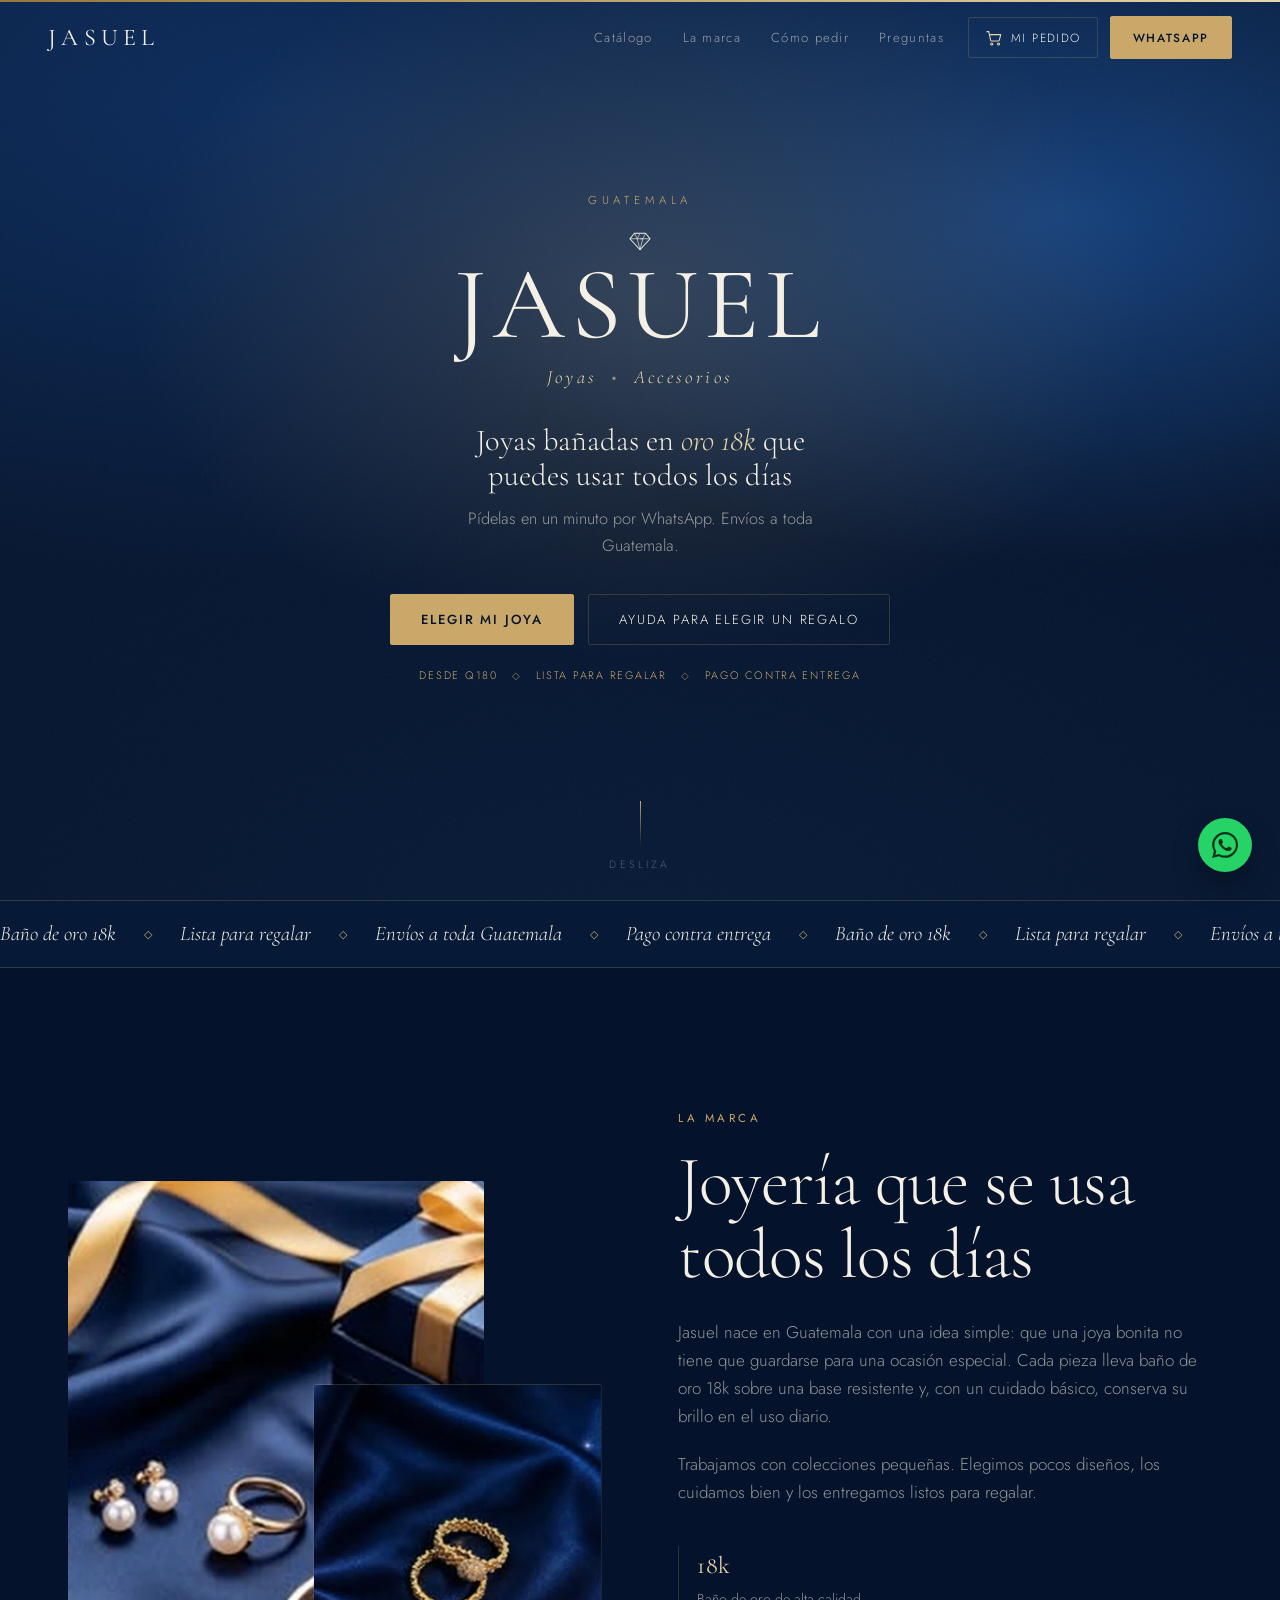
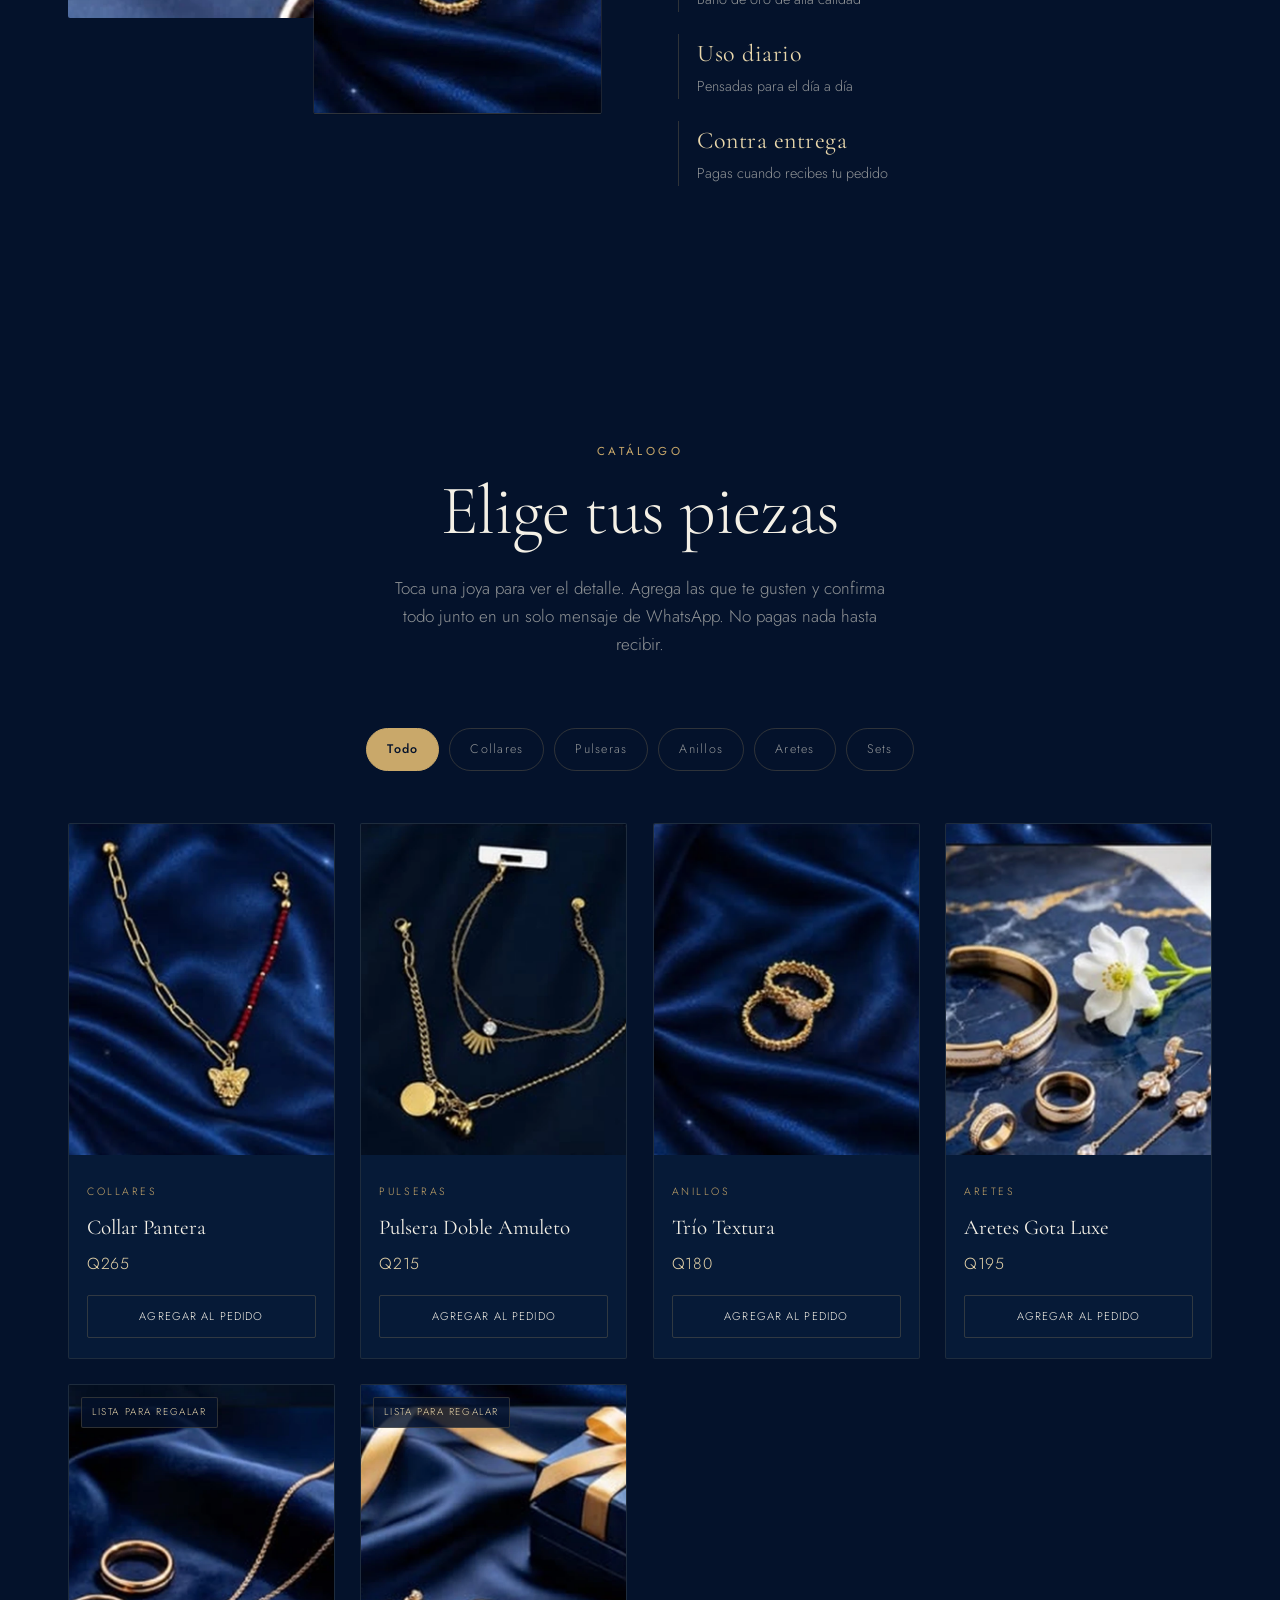
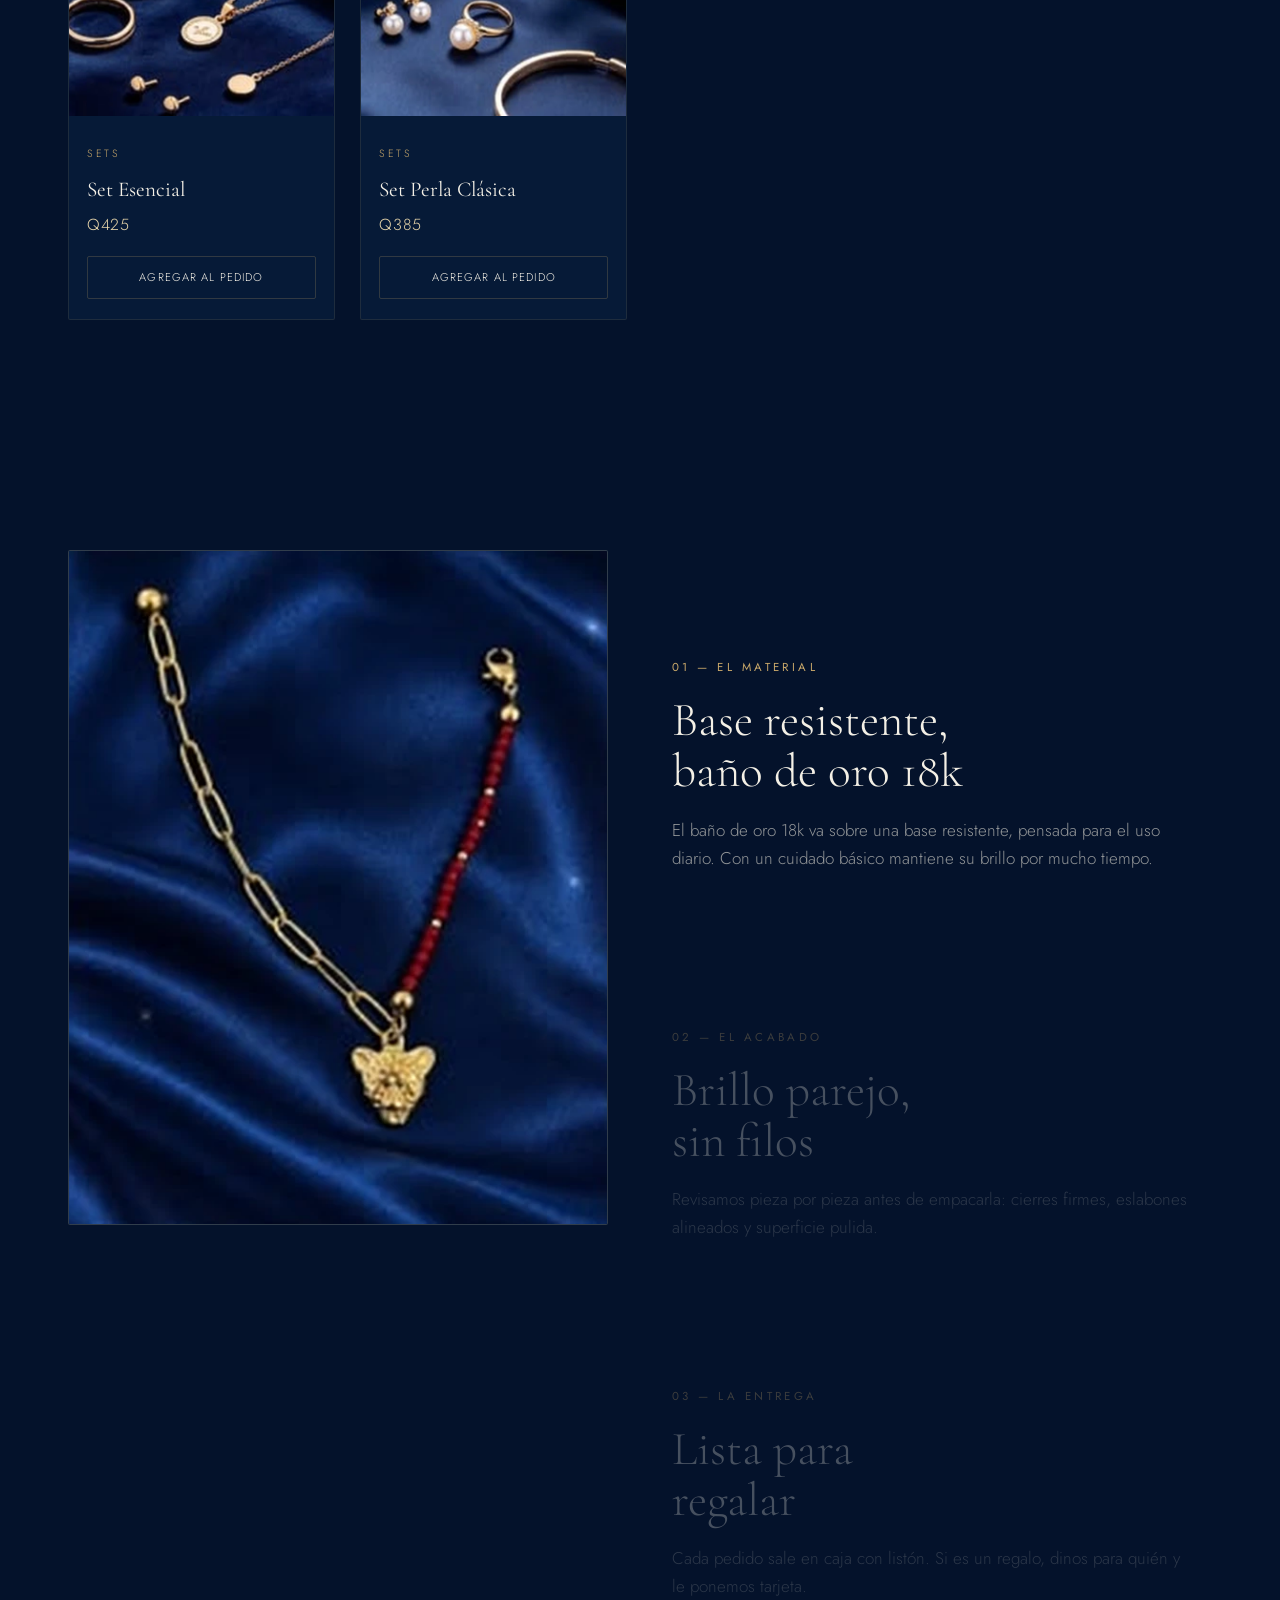
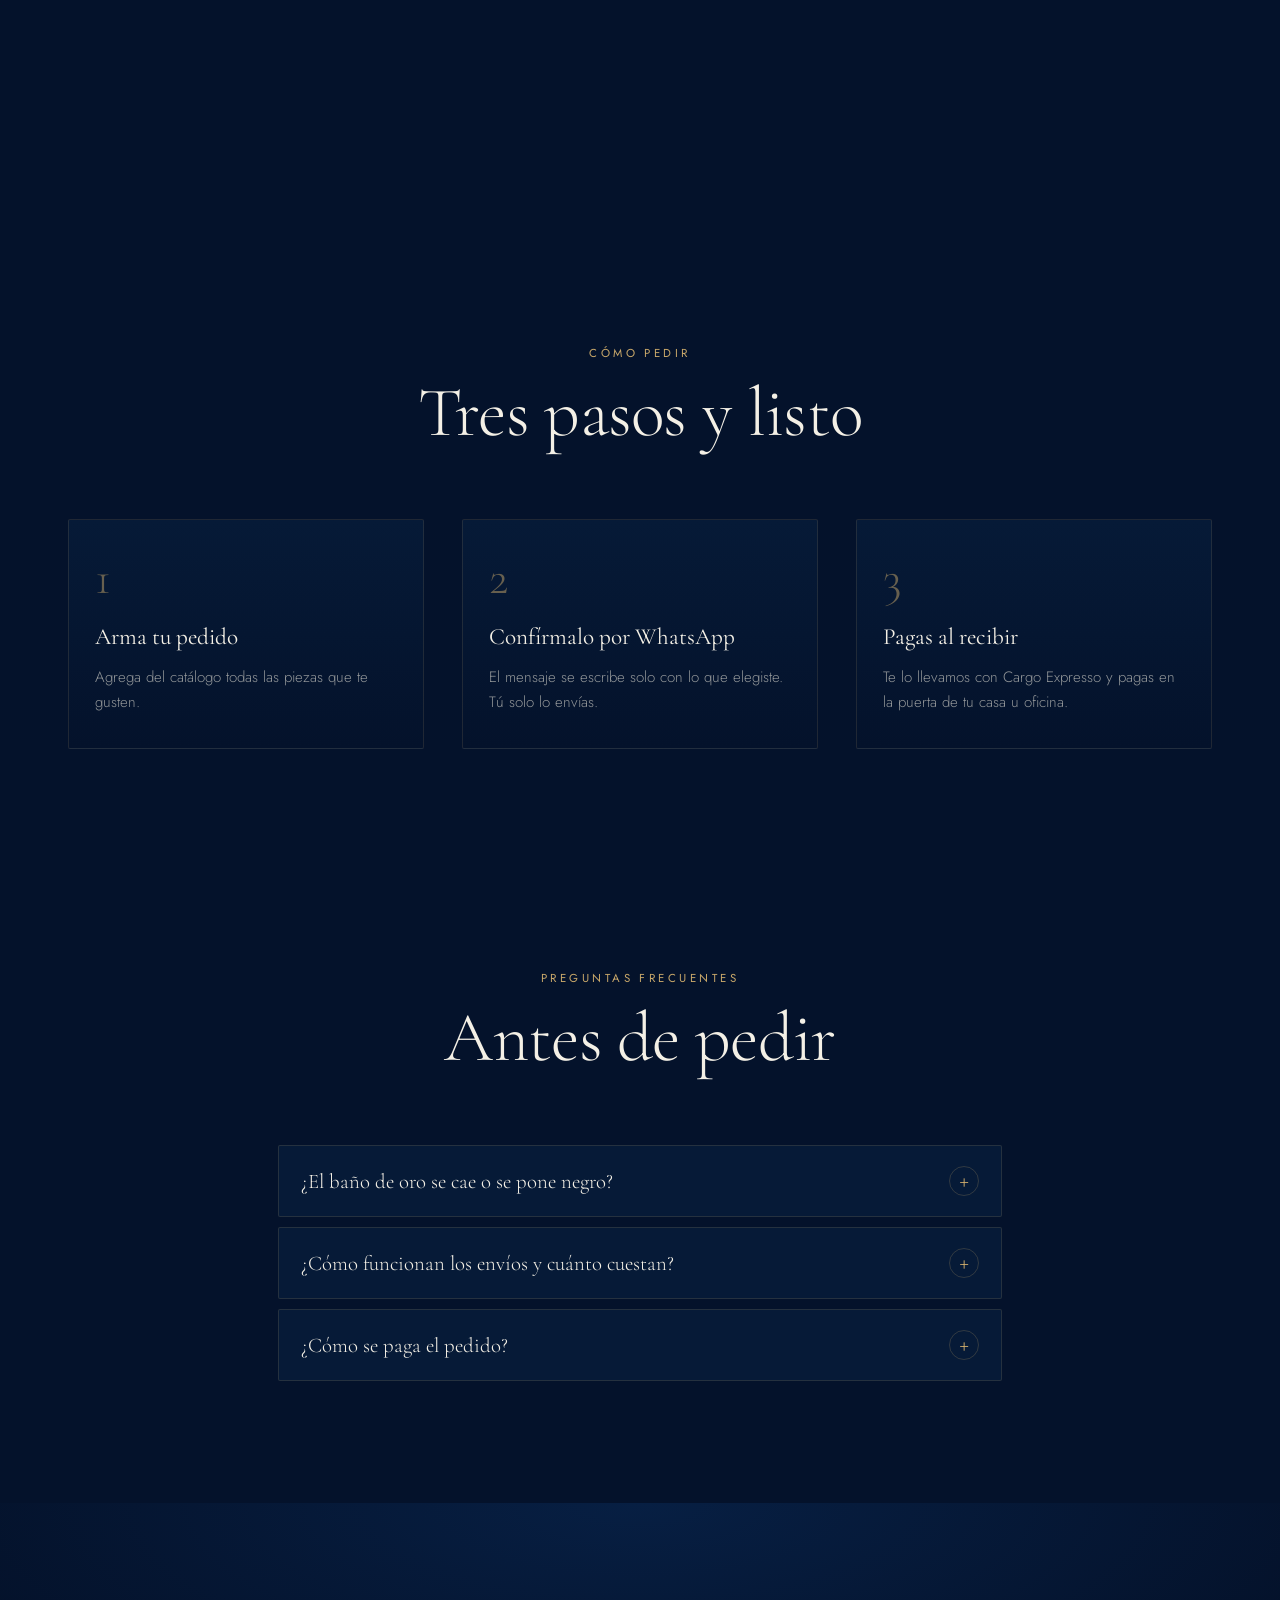
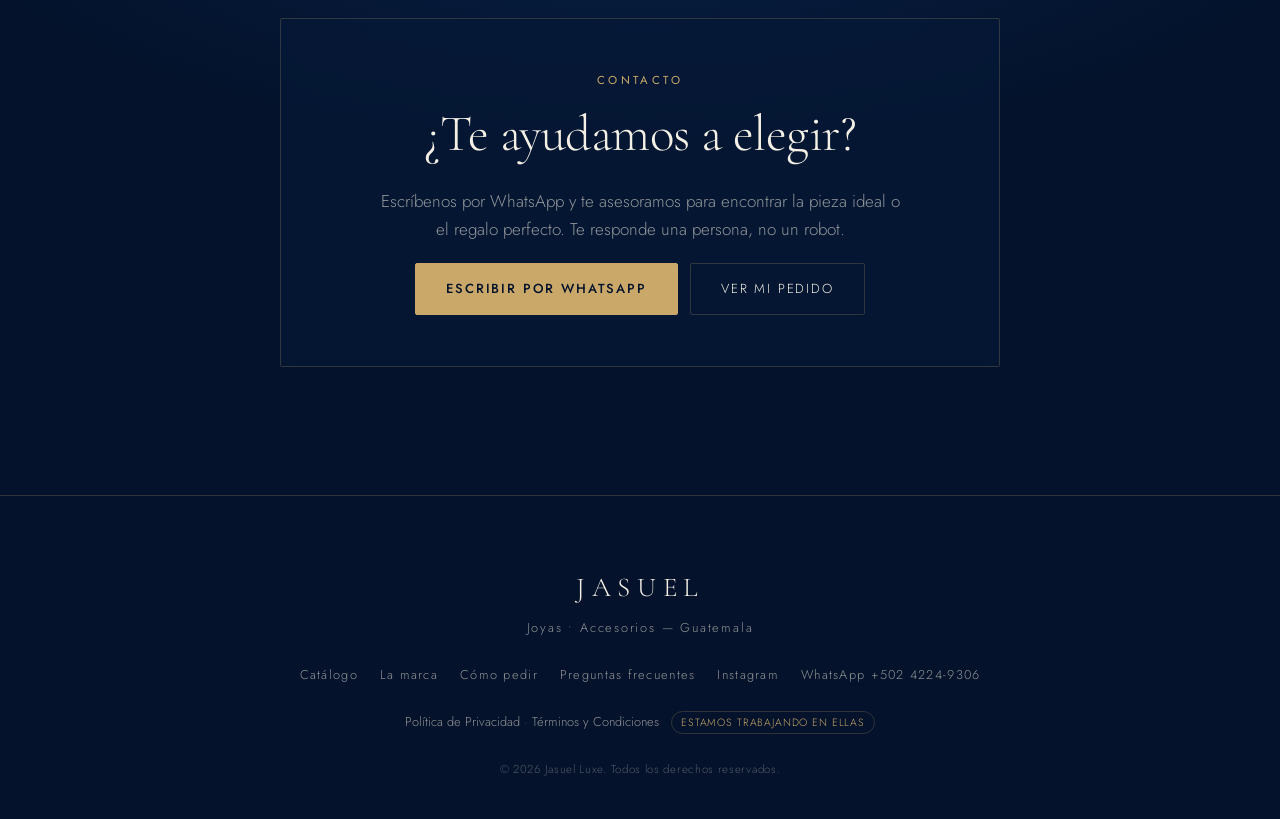
==== commit 62452a95: "Mejora la tienda de Jasuel: carrito, preguntas frecuentes, SEO y 404 - Carrito en página aparte (/ja" ====
--- a/jasuel/index.html
+++ b/jasuel/index.html
@@ -3,20 +3,19 @@
 <head>
 <meta charset="utf-8">
 <meta name="viewport" content="width=device-width, initial-scale=1, viewport-fit=cover">
-<title>JASUEL · Joyas y Accesorios en oro 18k · Guatemala</title>
-<meta name="description" content="Jasuel Luxe. Joyas bañadas en oro 18k de alta calidad, diseños elegantes y acabado brillante. Mira el catálogo y pide por WhatsApp desde Guatemala.">
+<title>Joyería en Guatemala · Joyas bañadas en oro 18k | Jasuel</title>
+<meta name="description" content="Jasuel Luxe. Joyas bañadas en oro 18k para usar todos los días. Listas para regalar, envíos a toda Guatemala y pago contra entrega. Pide por WhatsApp.">
 <meta name="theme-color" content="#071F43">
-
-<!-- BORRAR ESTA LINEA cuando los precios y el WhatsApp sean los reales.
-     Mientras este aqui, Google no indexa la pagina: cualquiera que tenga
-     el link la abre, pero no aparece en las busquedas con datos de ejemplo. -->
-<meta name="robots" content="noindex">
+<link rel="canonical" href="https://programasgt.art/jasuel/">
 <link rel="icon" href="assets/favicon.svg" type="image/svg+xml">
 
 <meta property="og:type" content="website">
 <meta property="og:title" content="JASUEL · Joyas y Accesorios">
-<meta property="og:description" content="Joyas bañadas en oro 18k. Diseños elegantes, acabado brillante. Guatemala.">
-<meta property="og:image" content="assets/productos/set-perla.webp">
+<meta property="og:description" content="Joyas bañadas en oro 18k para usar todos los días. Listas para regalar, envíos a toda Guatemala y pago contra entrega.">
+<meta property="og:url" content="https://programasgt.art/jasuel/">
+<!-- WhatsApp, Facebook e Instagram solo leen la imagen con la URL completa -->
+<meta property="og:image" content="https://programasgt.art/jasuel/assets/productos/set-perla.webp">
+<meta property="og:image:alt" content="Aretes de perla, anillo y brazalete dorado de Jasuel sobre seda azul">
 <meta property="og:locale" content="es_GT">
 
 <link rel="preconnect" href="https://fonts.googleapis.com">
@@ -39,13 +38,18 @@
     <a href="#catalogo">Catálogo</a>
     <a href="#marca">La marca</a>
     <a href="#pedir">Cómo pedir</a>
-    <a href="#contacto">Contacto</a>
+    <a href="#preguntas">Preguntas</a>
   </nav>
 
   <div class="nav-acciones">
-    <button class="nav-pedido" id="abrirPedido" hidden>
-      Mi pedido <span class="nav-pedido-num" id="numPedidoNav">0</span>
-    </button>
+    <!-- Un solo botón para el pedido: ícono + texto + cantidad, siempre visible -->
+    <a class="nav-pedido" href="carrito/" aria-label="Mi pedido">
+      <svg viewBox="0 0 24 24" width="18" height="18" aria-hidden="true" fill="none" stroke="currentColor" stroke-width="1.4" stroke-linecap="round" stroke-linejoin="round">
+        <circle cx="9" cy="20" r="1.4"/><circle cx="18" cy="20" r="1.4"/><path d="M2.5 3.5h2.6l2.3 11.2a1.6 1.6 0 0 0 1.6 1.3h8.5a1.6 1.6 0 0 0 1.6-1.2L21 7.5H6.1"/>
+      </svg>
+      <span class="nav-pedido-texto">Mi pedido</span>
+      <span class="nav-pedido-num" id="numPedidoNav" hidden>0</span>
+    </a>
     <a class="boton boton-oro nav-wa" data-wa="Hola Jasuel, vengo de la página web y quiero más información.">WhatsApp</a>
     <button class="nav-menu" id="abrirMenu" aria-label="Abrir menú" aria-expanded="false" aria-controls="menuMovil">
       <span></span><span></span>
@@ -60,7 +64,9 @@
     <a href="#marca">La marca</a>
     <a href="#detalle">El detalle</a>
     <a href="#pedir">Cómo pedir</a>
+    <a href="#preguntas">Preguntas frecuentes</a>
     <a href="#contacto">Contacto</a>
+    <a href="carrito/">Mi pedido</a>
   </nav>
   <a class="boton boton-oro" data-wa="Hola Jasuel, vengo de la página web y quiero más información.">Escribir por WhatsApp</a>
 </div>
@@ -80,38 +86,74 @@
         <path d="M6 1h12l5 6-11 12L1 7z" fill="none" stroke="currentColor" stroke-width="1.1" stroke-linejoin="round"/>
         <path d="M1 7h22M6 1l3 6 3-6M18 1l-3 6-3 0M9 7l3 12 3-12" fill="none" stroke="currentColor" stroke-width=".7" stroke-linejoin="round"/>
       </svg>
-      <h1 class="marca-nombre"><span class="brillo">JASUEL</span></h1>
+      <p class="marca-nombre"><span class="brillo">JASUEL</span></p>
       <p class="marca-bajada">Joyas <span>&bull;</span> Accesorios</p>
     </div>
 
+    <h1 class="hero-titulo anim" style="--i:2">Joyas bañadas en <em>oro 18k</em> que puedes usar todos los días</h1>
     <p class="hero-frase anim" style="--i:2">
-      Joyas bañadas en <em>oro 18k</em> de alta calidad.<br>
-      Diseños elegantes, acabado brillante.
+      Pídelas en un minuto por WhatsApp. Envíos a toda Guatemala.
     </p>
 
     <div class="hero-botones anim" style="--i:3">
-      <a class="boton boton-oro" href="#catalogo">Ver catálogo</a>
-      <a class="boton boton-linea" data-wa="Hola Jasuel, vi la página y me interesan sus joyas.">Pedir por WhatsApp</a>
-    </div>
+      <a class="boton boton-oro" href="#catalogo">Elegir mi joya</a>
+      <a class="boton boton-linea" data-wa="Hola Jasuel, estoy buscando un regalo y quiero que me ayuden a elegir.">Ayuda para elegir un regalo</a>
+    </div>
+
+    <ul class="hero-apoyo anim" style="--i:3">
+      <li id="desdePrecio">Desde Q180</li>
+      <li>Lista para regalar</li>
+      <li>Pago contra entrega</li>
+    </ul>
   </div>
 
   <a class="hero-scroll anim" style="--i:4" href="#marca" aria-label="Bajar">
     <span class="hero-scroll-linea"></span>
-    Deslizá
+    Desliza
   </a>
 </section>
 
 <!-- ───────────────────────── MARQUESINA ───────────────────────── -->
 <div class="marquesina" aria-hidden="true">
+  <!-- Grupos repetidos para que la cinta llene pantallas anchas; sin
+       animacion solo se ve el primero, centrado. -->
   <div class="marquesina-pista">
-    <span>Baño de oro 18k</span><i>&#9671;</i>
-    <span>Piezas para uso diario</span><i>&#9671;</i>
-    <span>Envíos dentro de Guatemala</span><i>&#9671;</i>
-    <span>Empaque de regalo</span><i>&#9671;</i>
-    <span>Baño de oro 18k</span><i>&#9671;</i>
-    <span>Piezas para uso diario</span><i>&#9671;</i>
-    <span>Envíos dentro de Guatemala</span><i>&#9671;</i>
-    <span>Empaque de regalo</span><i>&#9671;</i>
+    <div class="marquesina-grupo">
+      <span>Baño de oro 18k</span><i>&#9671;</i>
+      <span>Lista para regalar</span><i>&#9671;</i>
+      <span>Envíos a toda Guatemala</span><i>&#9671;</i>
+      <span>Pago contra entrega</span><i>&#9671;</i>
+    </div>
+    <div class="marquesina-grupo">
+      <span>Baño de oro 18k</span><i>&#9671;</i>
+      <span>Lista para regalar</span><i>&#9671;</i>
+      <span>Envíos a toda Guatemala</span><i>&#9671;</i>
+      <span>Pago contra entrega</span><i>&#9671;</i>
+    </div>
+    <div class="marquesina-grupo">
+      <span>Baño de oro 18k</span><i>&#9671;</i>
+      <span>Lista para regalar</span><i>&#9671;</i>
+      <span>Envíos a toda Guatemala</span><i>&#9671;</i>
+      <span>Pago contra entrega</span><i>&#9671;</i>
+    </div>
+    <div class="marquesina-grupo">
+      <span>Baño de oro 18k</span><i>&#9671;</i>
+      <span>Lista para regalar</span><i>&#9671;</i>
+      <span>Envíos a toda Guatemala</span><i>&#9671;</i>
+      <span>Pago contra entrega</span><i>&#9671;</i>
+    </div>
+    <div class="marquesina-grupo">
+      <span>Baño de oro 18k</span><i>&#9671;</i>
+      <span>Lista para regalar</span><i>&#9671;</i>
+      <span>Envíos a toda Guatemala</span><i>&#9671;</i>
+      <span>Pago contra entrega</span><i>&#9671;</i>
+    </div>
+    <div class="marquesina-grupo">
+      <span>Baño de oro 18k</span><i>&#9671;</i>
+      <span>Lista para regalar</span><i>&#9671;</i>
+      <span>Envíos a toda Guatemala</span><i>&#9671;</i>
+      <span>Pago contra entrega</span><i>&#9671;</i>
+    </div>
   </div>
 </div>
 
@@ -132,7 +174,7 @@
     <p class="parrafo revelar">
       Jasuel nace en Guatemala con una idea simple: que una joya bonita no tiene
       que guardarse para una ocasión especial. Cada pieza lleva baño de oro 18k
-      sobre una base resistente, así que aguanta el uso diario sin perder el brillo.
+      sobre una base resistente y, con un cuidado básico, conserva su brillo en el uso diario.
     </p>
     <p class="parrafo revelar">
       Trabajamos con colecciones pequeñas. Elegimos pocos diseños, los cuidamos
@@ -141,8 +183,8 @@
 
     <ul class="marca-puntos revelar">
       <li><strong>18k</strong><span>Baño de oro de alta calidad</span></li>
-      <li><strong>Uso diario</strong><span>Acabado que no se opaca rápido</span></li>
-      <li><strong>Guatemala</strong><span>Atención directa por WhatsApp</span></li>
+      <li><strong>Uso diario</strong><span>Pensadas para el día a día</span></li>
+      <li><strong>Contra entrega</strong><span>Pagas cuando recibes tu pedido</span></li>
     </ul>
   </div>
 </section>
@@ -151,10 +193,10 @@
 <section class="catalogo" id="catalogo">
   <header class="seccion-cabeza">
     <p class="rotulo revelar">Catálogo</p>
-    <h2 class="titulo revelar">Elegí tus piezas</h2>
+    <h2 class="titulo revelar">Elige tus piezas</h2>
     <p class="parrafo centrado revelar">
-      Tocá una joya para ver el detalle. Agregá las que te gusten y mandá
-      todo junto en un solo mensaje de WhatsApp.
+      Toca una joya para ver el detalle. Agrega las que te gusten y confirma
+      todo junto en un solo mensaje de WhatsApp. No pagas nada hasta recibir.
     </p>
   </header>
 
@@ -177,9 +219,11 @@
     <article class="detalle-paso" data-img="assets/productos/collar-pantera.webp">
       <p class="rotulo">01 &mdash; El material</p>
       <h3>Base resistente,<br>baño de oro 18k</h3>
+      <!-- PENDIENTE: cuando la clienta confirme el material base de cada pieza,
+           nombrarlo aquí y en los datos de cada producto (js/datos.js). -->
       <p class="parrafo">
-        El baño va sobre acero o latón tratado, no sobre fantasía liviana.
-        Por eso el color aguanta el roce, el agua y el día a día.
+        El baño de oro 18k va sobre una base resistente, pensada para
+        el uso diario. Con un cuidado básico mantiene su brillo por mucho tiempo.
       </p>
     </article>
 
@@ -196,7 +240,7 @@
       <p class="rotulo">03 &mdash; La entrega</p>
       <h3>Lista para<br>regalar</h3>
       <p class="parrafo">
-        Cada pedido sale en caja con listón. Si es un regalo, decinos para quién
+        Cada pedido sale en caja con listón. Si es un regalo, dinos para quién
         y le ponemos tarjeta.
       </p>
     </article>
@@ -213,61 +257,82 @@
   <ol class="pasos">
     <li class="paso revelar">
       <span class="paso-num">1</span>
-      <h3>Armá tu pedido</h3>
-      <p>Agregá del catálogo todas las piezas que te gusten.</p>
+      <h3>Arma tu pedido</h3>
+      <p>Agrega del catálogo todas las piezas que te gusten.</p>
     </li>
     <li class="paso revelar">
       <span class="paso-num">2</span>
-      <h3>Mandalo por WhatsApp</h3>
-      <p>El mensaje se escribe solo con lo que elegiste. Vos solo lo enviás.</p>
+      <h3>Confírmalo por WhatsApp</h3>
+      <p>El mensaje se escribe solo con lo que elegiste. Tú solo lo envías.</p>
     </li>
     <li class="paso revelar">
       <span class="paso-num">3</span>
-      <h3>Coordinamos entrega</h3>
-      <p>Te confirmamos disponibilidad, total y forma de envío.</p>
+      <h3>Pagas al recibir</h3>
+      <p>Te lo llevamos con Cargo Expresso y pagas en la puerta de tu casa u oficina.</p>
     </li>
   </ol>
 </section>
 
-<!-- ───────────────────────── INSTAGRAM ───────────────────────── -->
-<section class="insta">
+<!-- ───────────────────────── PREGUNTAS FRECUENTES ───────────────────────── -->
+<section class="preguntas" id="preguntas">
   <header class="seccion-cabeza">
-    <p class="rotulo revelar">En Instagram</p>
-    <h2 class="titulo revelar">&#64;jasuel.gt</h2>
+    <p class="rotulo revelar">Preguntas frecuentes</p>
+    <h2 class="titulo revelar">Antes de pedir</h2>
   </header>
-  <div class="insta-rejilla" id="instaRejilla"></div>
-  <a class="boton boton-linea revelar" href="https://instagram.com/jasuel.gt" target="_blank" rel="noopener">Seguir la cuenta</a>
-</section>
-
-<!-- ───────────────────────── CONTACTO / PEDIDO ───────────────────────── -->
+
+  <div class="preguntas-lista">
+    <details class="pregunta revelar">
+      <summary>¿El baño de oro se cae o se pone negro?</summary>
+      <p>
+        Nuestras piezas están diseñadas para durar. Con un cuidado básico (evitar el
+        contacto directo con perfumes, cloro y cremas), el baño de oro de 18k mantiene
+        su brillo por mucho tiempo.
+      </p>
+    </details>
+    <!-- PENDIENTE: "¿Dan alergia o irritan la piel?" vuelve cuando la clienta
+         confirme que todas las piezas son libres de níquel. Texto propuesto:
+         ¡Para nada! Seleccionamos materiales seguros y libres de níquel para que puedas
+         usarlas todos los días con total tranquilidad, incluso si tienes piel sensible. -->
+    <details class="pregunta revelar">
+      <summary>¿Cómo funcionan los envíos y cuánto cuestan?</summary>
+      <p>
+        Realizamos envíos seguros a toda Guatemala a través de Cargo Expresso. El costo
+        del envío se calcula según tu ubicación exacta al confirmar el pedido.
+      </p>
+    </details>
+    <details class="pregunta revelar">
+      <summary>¿Cómo se paga el pedido?</summary>
+      <p>
+        ¡Es 100% seguro! Solo pagas al recibir (Pago Contra Entrega). Haz tu pedido por
+        WhatsApp, te confirmamos los detalles de envío y pagas en la puerta de tu casa u
+        oficina cuando Cargo Expresso te entregue tu paquete.
+      </p>
+    </details>
+    <details class="pregunta revelar">
+      <summary>¿Tienen cambios, devoluciones o reembolsos?</summary>
+      <p>
+        Por razones de higiene y cuidado de nuestras piezas, no realizamos cambios,
+        devoluciones ni reembolsos una vez entregado el pedido. Únicamente aplicamos
+        garantía de cambio si la joya presenta algún defecto de fábrica comprobable al
+        momento de recibirla (no aplica por mal uso, golpes o negligencia en su cuidado).
+      </p>
+    </details>
+  </div>
+</section>
+
+<!-- ───────────────────────── CONTACTO ───────────────────────── -->
 <section class="contacto" id="contacto">
-  <div class="contacto-caja">
-    <p class="rotulo revelar">Tu pedido</p>
-    <h2 class="titulo revelar">Lo enviamos por WhatsApp</h2>
-
-    <ul class="pedido-lista" id="pedidoLista" aria-live="polite"></ul>
-    <p class="pedido-vacio" id="pedidoVacio">
-      Todavía no agregaste piezas. Volvé al <a href="#catalogo">catálogo</a> y elegí las que te gusten.
+  <div class="contacto-caja contacto-simple">
+    <p class="rotulo revelar">Contacto</p>
+    <h2 class="titulo revelar">¿Te ayudamos a elegir?</h2>
+    <p class="parrafo centrado revelar">
+      Escríbenos por WhatsApp y te asesoramos para encontrar la pieza ideal o el regalo
+      perfecto. Te responde una persona, no un robot.
     </p>
-
-    <form class="formulario" id="formulario" novalidate>
-      <div class="campo">
-        <label for="nombre">Tu nombre</label>
-        <input id="nombre" name="nombre" type="text" autocomplete="name" placeholder="María López">
-      </div>
-      <div class="campo">
-        <label for="zona">Zona o municipio</label>
-        <input id="zona" name="zona" type="text" autocomplete="address-level2" placeholder="Zona 10, Guatemala">
-      </div>
-      <div class="campo campo-ancho">
-        <label for="nota">Algo más que debamos saber <span>(opcional)</span></label>
-        <textarea id="nota" name="nota" rows="3" placeholder="Es un regalo, lo necesito para el viernes..."></textarea>
-      </div>
-      <button class="boton boton-oro boton-ancho" type="submit">
-        Enviar pedido por WhatsApp
-        <span class="pedido-total" id="pedidoTotal"></span>
-      </button>
-    </form>
+    <div class="contacto-botones revelar">
+      <a class="boton boton-oro" data-wa="Hola Jasuel, quiero que me ayuden a elegir una joya.">Escribir por WhatsApp</a>
+      <a class="boton boton-linea" href="carrito/">Ver mi pedido</a>
+    </div>
   </div>
 </section>
 
@@ -282,9 +347,15 @@
     <a href="#catalogo">Catálogo</a>
     <a href="#marca">La marca</a>
     <a href="#pedir">Cómo pedir</a>
+    <a href="#preguntas">Preguntas frecuentes</a>
     <a href="https://instagram.com/jasuel.gt" target="_blank" rel="noopener">Instagram</a>
-    <a data-wa="Hola Jasuel, vengo de la página web.">WhatsApp</a>
+    <a data-wa="Hola Jasuel, vengo de la página web.">WhatsApp +502 4224-9306</a>
   </nav>
+  <p class="pie-politicas">
+    <a href="politicas/#privacidad">Política de Privacidad</a> &middot;
+    <a href="politicas/#terminos">Términos y Condiciones</a>
+    <span>Estamos trabajando en ellas</span>
+  </p>
   <p class="pie-legal">&copy; <span id="anio"></span> Jasuel Luxe. Todos los derechos reservados.</p>
 </footer>
 
@@ -303,7 +374,7 @@
       <ul class="ficha-datos" id="fichaDatos"></ul>
       <div class="ficha-botones">
         <button class="boton boton-oro" id="fichaAgregar">Agregar al pedido</button>
-        <a class="boton boton-linea" id="fichaWa">Preguntar por esta pieza</a>
+        <a class="boton boton-linea" id="fichaWa">¿Está disponible? Preguntar</a>
       </div>
     </div>
   </div>
@@ -311,12 +382,12 @@
 
 <!-- Barra flotante del pedido -->
 <div class="barra-pedido" id="barraPedido" hidden>
-  <button class="barra-info" id="barraInfo">
+  <a class="barra-info" href="carrito/">
     <span class="barra-num" id="numPedido">0</span>
-    <span class="barra-texto">piezas en tu pedido</span>
+    <span class="barra-texto">en tu pedido</span>
     <span class="barra-total" id="barraTotal"></span>
-  </button>
-  <a class="boton boton-oro" href="#contacto" id="barraEnviar">Enviar</a>
+  </a>
+  <a class="boton boton-oro" href="carrito/">Terminar pedido</a>
 </div>
 
 <!-- Botón flotante de WhatsApp -->
--- a/jasuel/css/estilos.css
+++ b/jasuel/css/estilos.css
@@ -228,10 +228,21 @@
   transition:transform 160ms var(--ease-out),border-color 220ms ease;
 }
 .nav-pedido:active{transform:scale(.97)}
+.nav-pedido svg{flex:none;color:var(--oro-claro)}
 .nav-pedido-num{
   display:grid;place-items:center;min-width:20px;height:20px;padding-inline:5px;
   border-radius:999px;background:var(--oro);color:var(--azul-900);
   font-size:.7rem;font-weight:500;
+}
+.nav-pedido-num[hidden]{display:none}
+@media (hover:hover) and (pointer:fine){
+  a.nav-pedido:hover{border-color:var(--oro)}
+}
+a.nav-pedido{color:var(--crema);text-decoration:none}
+/* En celular el texto no cabe junto al menú: queda ícono + cantidad */
+@media (max-width:480px){
+  .nav-acciones .nav-pedido{padding:10px 12px}
+  .nav-acciones .nav-pedido-texto{display:none}
 }
 
 .nav-menu{
@@ -278,11 +289,13 @@
 
 /* ─────────────────────────── Portada ─────────────────────────── */
 
+/* El contenido se centra con margin auto y "Deslizá" va debajo, en el flujo:
+   si la pantalla es baja la portada crece en vez de encimarlos. */
 .hero{
   position:relative;
   min-height:100svh;
-  display:flex;flex-direction:column;align-items:center;justify-content:center;
-  padding:calc(var(--nav-alto) + 30px) 24px 70px;
+  display:flex;flex-direction:column;align-items:center;
+  padding:calc(var(--nav-alto) + clamp(24px,5vh,56px)) 20px clamp(20px,3vh,32px);
   text-align:center;
   overflow:hidden;
   isolation:isolate;
@@ -311,21 +324,21 @@
   transition:opacity 600ms ease;
 }
 
-.hero-contenido{position:relative;max-width:900px}
+.hero-contenido{position:relative;max-width:760px;margin-block:auto}
 
 .hero-ubicacion{
-  margin:0 0 30px;
+  margin:0 0 22px;
   font-size:.72rem;letter-spacing:.42em;text-transform:uppercase;
   color:var(--oro);
 }
 
 .marca-lockup{display:flex;flex-direction:column;align-items:center}
-.marca-diamante{width:26px;height:22px;color:var(--crema);margin-bottom:6px}
+.marca-diamante{width:22px;height:19px;color:var(--crema);margin-bottom:6px}
 
 .marca-nombre{
   margin:0;
   font-family:var(--display);font-weight:400;
-  font-size:clamp(3.6rem,1.4rem + 11vw,9.5rem);
+  font-size:clamp(3rem,1.6rem + 6.5vw,6.4rem);
   line-height:.92;
   letter-spacing:.06em;
   color:var(--crema);
@@ -348,33 +361,56 @@
 .marca-bajada{
   margin:10px 0 0;
   font-family:var(--display);font-style:italic;font-weight:300;
-  font-size:clamp(1rem,.8rem + .7vw,1.45rem);
+  font-size:clamp(.95rem,.85rem + .4vw,1.2rem);
   letter-spacing:.18em;
   color:var(--oro-claro);
 }
 .marca-bajada span{opacity:.55;margin-inline:6px}
 
+.hero-titulo{
+  margin:clamp(22px,3.5vh,32px) auto 0;max-width:24ch;
+  font-family:var(--display);font-weight:300;
+  font-size:clamp(1.3rem,1.1rem + 1vw,1.9rem);
+  line-height:1.15;
+  color:var(--crema);
+}
+.hero-titulo em{color:var(--oro-claro)}
 .hero-frase{
-  margin:34px auto 40px;max-width:46ch;
+  margin:12px auto clamp(24px,4vh,34px);max-width:44ch;
   color:var(--tenue);
-  font-size:clamp(1rem,.9rem + .35vw,1.18rem);
+  font-size:clamp(.92rem,.88rem + .2vw,1.02rem);
 }
 .hero-frase em{color:var(--oro-claro);font-style:normal}
 
 .hero-botones{display:flex;flex-wrap:wrap;gap:14px;justify-content:center}
 
+.hero-apoyo{
+  list-style:none;margin:22px 0 0;padding:0;
+  display:flex;flex-wrap:wrap;justify-content:center;gap:6px 0;
+  font-size:.68rem;letter-spacing:.16em;text-transform:uppercase;
+  color:var(--oro);
+}
+.hero-apoyo li + li::before{content:"\25C7";margin-inline:14px;font-size:.6rem;opacity:.7}
+
 .hero-scroll{
-  position:absolute;bottom:clamp(22px,4vh,40px);left:50%;
-  translate:-50% 0;
+  position:relative;flex:none;
+  margin-top:clamp(28px,5vh,48px);
   display:flex;flex-direction:column;align-items:center;gap:10px;
   color:var(--apenas);text-decoration:none;
   font-size:.66rem;letter-spacing:.3em;text-transform:uppercase;
 }
 .hero-scroll-linea{
-  width:1px;height:46px;
+  width:1px;height:clamp(28px,5vh,46px);
   background:linear-gradient(var(--oro),transparent);
   transform-origin:50% 0;
   animation:gotear 2.6s var(--ease-in-out) infinite;
+}
+@media (max-height:620px){.hero-scroll{display:none}}
+@media (max-width:480px){
+  .hero-botones{flex-direction:column;align-items:stretch;width:100%;max-width:320px;margin-inline:auto}
+  /* En columna, sin rombos que queden sueltos al inicio de una línea */
+  .hero-apoyo{flex-direction:column;gap:6px}
+  .hero-apoyo li + li::before{content:none}
 }
 @keyframes gotear{
   0%,100%{transform:scaleY(.4);opacity:.45}
@@ -398,10 +434,16 @@
   overflow:hidden;
   padding-block:16px;
 }
+/* Seis grupos iguales: correr -50% avanza tres grupos exactos, asi el
+   bucle no salta y la cinta cubre incluso pantallas muy anchas. */
 .marquesina-pista{
+  display:flex;
+  width:max-content;
+  animation:correr 60s linear infinite;
+}
+.marquesina-grupo{
   display:flex;align-items:center;gap:28px;
-  width:max-content;
-  animation:correr 34s linear infinite;
+  padding-inline-end:28px;
 }
 .marquesina-pista span{
   font-family:var(--display);font-size:1.3rem;font-style:italic;
@@ -507,6 +549,16 @@
   transition:opacity 260ms var(--ease-out),transform 260ms var(--ease-out);
 }
 
+.tarjeta-sello{
+  position:absolute;top:12px;left:12px;z-index:1;
+  padding:6px 10px;border-radius:var(--radio);
+  background:rgb(4 18 43 / .82);
+  border:1px solid var(--linea);
+  color:var(--oro-claro);
+  font-size:.62rem;letter-spacing:.16em;text-transform:uppercase;
+  pointer-events:none;
+}
+
 .tarjeta-cuerpo{
   position:relative;z-index:3; /* por encima del botón que cubre la foto */
   display:flex;flex-direction:column;gap:4px;
@@ -543,7 +595,39 @@
 }
 .tarjeta:focus-within{border-color:var(--linea)}
 
+/* Selector de cantidad − 1 + (tarjetas, pedido y página del carrito) */
+.contador{
+  display:inline-flex;align-items:stretch;flex:none;
+  border:1px solid var(--oro);border-radius:var(--radio);
+  background:rgb(201 168 106 / .06);
+  overflow:hidden;
+}
+.contador[hidden]{display:none}
+.contador button{
+  width:34px;border:0;background:transparent;cursor:pointer;
+  color:var(--oro-claro);font-size:1.05rem;line-height:1;
+  transition:background-color 200ms ease,color 200ms ease,transform 140ms var(--ease-out);
+}
+.contador button:active{transform:scale(.86)}
+.contador button:disabled{opacity:.3;cursor:default;transform:none}
+.contador-num{
+  display:grid;place-items:center;min-width:30px;
+  border-inline:1px solid rgb(201 168 106 / .3);
+  font-family:var(--display);font-size:1.15rem;font-weight:500;
+  color:var(--crema);font-variant-numeric:tabular-nums;
+}
+@media (hover:hover) and (pointer:fine){
+  .contador button:not(:disabled):hover{background:var(--oro);color:var(--azul-900)}
+}
+/* En la tarjeta se mide como el botón de al lado */
+.tarjeta-acciones .contador{min-height:40px}
+.carrito-lista .contador{height:34px}
+
 .tarjeta[data-en-pedido]{border-color:var(--oro)}
+.tarjeta-agregar{white-space:nowrap;min-width:0}
+.tarjeta-agregar[aria-disabled="true"]{cursor:default;padding-inline:8px}
+.tarjeta-acciones .contador button{width:30px}
+.tarjeta-acciones .contador-num{min-width:26px}
 .tarjeta[data-en-pedido] .tarjeta-agregar{
   background:var(--oro);border-color:var(--oro);color:var(--azul-900);
 }
@@ -624,27 +708,37 @@
 }
 .paso p{margin:0;color:var(--tenue);font-size:.94rem}
 
-/* ─────────────────────────── Instagram ─────────────────────────── */
-
-.insta{
-  max-width:var(--ancho);margin-inline:auto;
-  padding:clamp(60px,9vw,110px) clamp(16px,5vw,48px);
-  text-align:center;
-}
-.insta-rejilla{
-  display:grid;grid-template-columns:repeat(auto-fit,minmax(150px,1fr));
-  gap:8px;margin-bottom:38px;
-}
-.insta-rejilla a{
-  position:relative;display:block;overflow:hidden;
-  aspect-ratio:1/1;border-radius:var(--radio);
-}
-.insta-rejilla img{
-  width:100%;height:100%;object-fit:cover;
-  transition:transform 600ms var(--ease-out),opacity 300ms ease;
-}
+/* ─────────────────────────── Preguntas frecuentes ─────────────────────────── */
+
+.preguntas{
+  max-width:820px;margin-inline:auto;
+  padding:clamp(60px,9vw,110px) clamp(16px,5vw,48px) clamp(20px,4vw,40px);
+}
+.preguntas-lista{display:grid;gap:10px}
+.pregunta{
+  border:1px solid rgb(201 168 106 / .16);border-radius:var(--radio);
+  background:var(--azul-850);
+  transition:border-color 220ms ease;
+}
+.pregunta[open]{border-color:var(--linea)}
+.pregunta summary{
+  display:flex;align-items:center;justify-content:space-between;gap:18px;
+  padding:20px 22px;cursor:pointer;list-style:none;
+  font-family:var(--display);font-size:clamp(1.12rem,1rem + .4vw,1.3rem);
+  color:var(--crema);line-height:1.3;
+}
+.pregunta summary::-webkit-details-marker{display:none}
+.pregunta summary::after{
+  content:"+";flex:none;
+  display:grid;place-items:center;width:30px;height:30px;
+  border:1px solid var(--linea);border-radius:999px;
+  font-family:var(--sans);font-size:1.1rem;color:var(--oro);
+  transition:transform 260ms var(--ease-out);
+}
+.pregunta[open] summary::after{transform:rotate(45deg)}
+.pregunta p{margin:0;padding:0 22px 22px;color:var(--tenue);max-width:62ch}
 @media (hover:hover) and (pointer:fine){
-  .insta-rejilla a:hover img{transform:scale(1.07);opacity:.8}
+  .pregunta summary:hover{color:var(--oro-claro)}
 }
 
 /* ─────────────────────────── Contacto ─────────────────────────── */
@@ -663,21 +757,9 @@
   backdrop-filter:blur(6px);
 }
 .contacto .titulo{font-size:clamp(2rem,1.4rem + 2.4vw,3.2rem)}
-
-.pedido-lista{list-style:none;margin:0 0 20px;padding:0;display:grid;gap:10px}
-.pedido-lista li{
-  display:flex;align-items:center;gap:14px;
-  padding:10px;
-  border:1px solid rgb(201 168 106 / .14);border-radius:var(--radio);
-  background:var(--azul-850);
-}
-.pedido-lista img{width:52px;height:64px;object-fit:cover;border-radius:1px}
-.pedido-lista .pl-nombre{
-  flex:1;
-  font-family:var(--display);font-size:1.12rem;color:var(--crema);
-  line-height:1.25;
-}
-.pedido-lista .pl-precio{color:var(--oro-claro);font-size:.92rem;white-space:nowrap}
+.contacto-simple{text-align:center}
+.contacto-botones{display:flex;flex-wrap:wrap;gap:12px;justify-content:center;margin-top:8px}
+
 .pedido-quitar{
   width:34px;height:34px;flex:none;
   border:1px solid var(--linea);border-radius:var(--radio);
@@ -689,9 +771,6 @@
 @media (hover:hover) and (pointer:fine){
   .pedido-quitar:hover{color:var(--crema);border-color:var(--oro)}
 }
-
-.pedido-vacio{color:var(--tenue);margin:0 0 24px}
-.pedido-vacio a{color:var(--oro-claro)}
 
 .formulario{display:grid;grid-template-columns:1fr 1fr;gap:16px}
 .campo{display:grid;gap:7px}
@@ -710,8 +789,177 @@
 .campo input::placeholder,.campo textarea::placeholder{color:rgb(231 227 216 / .28)}
 .campo input:focus,.campo textarea:focus{outline:0;border-color:var(--oro)}
 .formulario .boton{grid-column:1/-1;flex-wrap:wrap}
-.pedido-total{
-  font-size:.8rem;letter-spacing:.06em;text-transform:none;opacity:.75;
+
+/* ─────────────────────────── Página del carrito ─────────────────────────── */
+
+.carrito{
+  max-width:var(--ancho);margin-inline:auto;
+  min-height:100vh;
+  padding:calc(var(--nav-alto) + clamp(40px,6vw,80px)) clamp(16px,5vw,48px) clamp(70px,10vw,120px);
+}
+.carrito-cabeza{margin-bottom:clamp(30px,4vw,50px)}
+.carrito-cabeza .titulo{font-size:clamp(2.2rem,1.5rem + 2.6vw,3.6rem);margin:0 0 14px}
+.carrito-cabeza .parrafo{margin:0}
+
+.carrito-rejilla{
+  display:grid;grid-template-columns:minmax(0,1.6fr) minmax(300px,1fr);
+  gap:clamp(28px,4vw,56px);align-items:start;
+}
+.carrito-rejilla[hidden]{display:none}
+
+.carrito-barra{
+  display:flex;align-items:baseline;justify-content:space-between;gap:16px;
+  padding-bottom:14px;margin-bottom:16px;border-bottom:1px solid var(--linea);
+}
+.carrito-sub{
+  margin:0;font-family:var(--display);font-weight:400;
+  font-size:1.5rem;color:var(--crema);
+}
+.carrito-vaciar{
+  border:0;background:none;padding:4px 0;cursor:pointer;
+  color:var(--tenue);font-size:.78rem;letter-spacing:.1em;text-transform:uppercase;
+  text-decoration:underline;text-underline-offset:4px;
+}
+
+.carrito-lista{list-style:none;margin:0;padding:0;display:grid;gap:12px}
+.carrito-lista li{
+  display:flex;align-items:center;gap:18px;
+  padding:12px;
+  border:1px solid rgb(201 168 106 / .14);border-radius:var(--radio);
+  background:var(--azul-850);
+}
+.carrito-lista img{width:96px;height:118px;object-fit:cover;border-radius:1px;flex:none}
+.cl-info{flex:1;display:grid;gap:4px;min-width:0}
+.cl-cat{font-size:.7rem;letter-spacing:.24em;text-transform:uppercase;color:var(--oro)}
+.cl-nombre{font-family:var(--display);font-size:1.3rem;line-height:1.2;color:var(--crema)}
+.cl-precio{color:var(--oro-claro);white-space:nowrap;min-width:64px;text-align:right}
+.cl-unidad{font-size:.8rem;color:var(--tenue)}
+
+.carrito-resumen{
+  position:sticky;top:calc(var(--nav-alto) + 20px);
+  padding:clamp(22px,3vw,34px);
+  border:1px solid var(--linea);border-radius:var(--radio);
+  background:rgb(6 26 55 / .6);
+}
+.carrito-resumen .carrito-sub{margin-bottom:16px}
+.carrito-cuentas{margin:0;display:grid;gap:10px}
+.carrito-cuentas div{display:flex;justify-content:space-between;gap:16px}
+.carrito-cuentas dt{color:var(--tenue)}
+.carrito-cuentas dd{margin:0;color:var(--crema)}
+.carrito-pendiente{color:var(--oro-claro) !important}
+.carrito-total{padding-top:12px;margin-top:4px;border-top:1px solid var(--linea)}
+.carrito-total dt{color:var(--crema) !important}
+.carrito-total dd{font-family:var(--display);font-size:1.35rem;color:var(--oro-claro) !important}
+.carrito-nota{margin:14px 0 22px;font-size:.84rem;color:var(--tenue)}
+.carrito-form{grid-template-columns:1fr}
+.carrito-garantia{margin:16px 0 0;font-size:.8rem;line-height:1.55;color:var(--apenas)}
+.carrito-garantia a{color:var(--oro-claro)}
+
+/* Aviso interno mientras el WhatsApp sea el número de ejemplo */
+.aviso-config{
+  position:fixed;inset:auto 0 0;z-index:300;margin:0;
+  padding:8px 16px calc(8px + env(safe-area-inset-bottom));
+  background:#8a1c1c;color:#fff;text-align:center;
+  font-size:.78rem;letter-spacing:.02em;
+}
+
+.carrito-vacio{
+  display:grid;justify-items:center;gap:18px;text-align:center;
+  padding:clamp(50px,8vw,90px) 20px;
+  border:1px solid var(--linea);border-radius:var(--radio);
+  color:var(--tenue);
+}
+.carrito-vacio[hidden]{display:none}
+.carrito-vacio svg{color:var(--oro)}
+.carrito-vacio p{margin:0;font-size:1.05rem}
+
+@media (max-width:860px){
+  .carrito-rejilla{grid-template-columns:1fr}
+  .carrito-resumen{position:static}
+}
+@media (max-width:480px){
+  /* Foto | nombre | ✕ arriba; cantidad y precio debajo del nombre */
+  .carrito-lista li{
+    display:grid;grid-template-columns:64px 1fr auto;
+    grid-template-areas:"foto info quitar" "foto cant precio";
+    gap:8px 12px;padding:10px;
+  }
+  .carrito-lista img{grid-area:foto;width:64px;height:80px}
+  .carrito-lista .cl-info{grid-area:info}
+  .carrito-lista .contador{grid-area:cant;justify-self:start}
+  .carrito-lista .cl-precio{grid-area:precio;align-self:center}
+  .carrito-lista .pedido-quitar{grid-area:quitar}
+  .pagina-carrito .nav-pedido{padding-inline:12px}
+}
+
+/* ─────────────────────────── Página de políticas ─────────────────────────── */
+
+.politicas{
+  max-width:780px;margin-inline:auto;
+  padding:calc(var(--nav-alto) + clamp(40px,6vw,80px)) clamp(16px,5vw,48px) clamp(60px,8vw,100px);
+}
+.politicas-cabeza{margin-bottom:clamp(30px,5vw,56px)}
+.politicas-cabeza .titulo{font-size:clamp(2.2rem,1.5rem + 2.6vw,3.6rem);margin-bottom:22px}
+.politicas-indice{display:flex;flex-wrap:wrap;gap:10px}
+.politicas-indice a{
+  padding:9px 16px;border:1px solid var(--linea);border-radius:999px;
+  color:var(--crema);text-decoration:none;font-size:.8rem;letter-spacing:.06em;
+  transition:border-color 220ms ease,color 220ms ease;
+}
+@media (hover:hover) and (pointer:fine){
+  .politicas-indice a:hover{border-color:var(--oro);color:var(--oro-claro)}
+}
+.politica{
+  padding:clamp(26px,4vw,40px) 0;
+  border-top:1px solid var(--linea);
+  scroll-margin-top:calc(var(--nav-alto) + 16px);
+}
+.politica-titulo{
+  margin:0 0 6px;
+  font-family:var(--display);font-weight:400;
+  font-size:clamp(1.6rem,1.3rem + 1vw,2.1rem);color:var(--crema);
+}
+.politica-fecha{margin:0 0 20px;font-size:.78rem;letter-spacing:.06em;color:var(--apenas)}
+.politica-vacia{margin:0;color:var(--tenue);font-style:italic}
+.politica p,.politica li{color:var(--tenue)}
+.politica h3{margin:26px 0 8px;font-size:1rem;font-weight:500;color:var(--crema)}
+.politica-contacto{
+  margin-top:clamp(20px,3vw,32px);padding:22px 24px;
+  border:1px solid var(--linea);border-radius:var(--radio);
+  background:var(--azul-850);
+}
+.politica-contacto p{margin:0;color:var(--tenue)}
+.politica-contacto p + p{margin-top:4px}
+.politica-contacto a{color:var(--oro-claro);font-weight:400;white-space:nowrap}
+
+/* ─────────────────────────── Página 404 ─────────────────────────── */
+
+.error404{
+  min-height:100svh;
+  display:flex;flex-direction:column;align-items:center;justify-content:center;
+  padding:calc(var(--nav-alto) + 30px) 20px 50px;
+  text-align:center;
+  background:
+    radial-gradient(80% 60% at 50% 30%,var(--azul-800) 0,transparent 70%),
+    var(--azul-900);
+}
+.error404 .marca-diamante{color:var(--oro)}
+.error404-num{
+  margin:6px 0 0;
+  font-family:var(--display);font-weight:300;
+  font-size:clamp(4.5rem,3rem + 7vw,8rem);line-height:1;
+  letter-spacing:.08em;color:var(--oro-claro);opacity:.9;
+}
+.error404-titulo{
+  margin:14px 0 10px;
+  font-family:var(--display);font-weight:400;
+  font-size:clamp(1.6rem,1.3rem + 1.4vw,2.4rem);color:var(--crema);
+}
+.error404-texto{margin:0 auto 30px;max-width:40ch;color:var(--tenue)}
+.error404-botones{display:flex;flex-wrap:wrap;gap:12px;justify-content:center}
+.error404-ruta{margin:28px 0 0;font-size:.76rem;color:var(--apenas);word-break:break-all}
+@media (max-width:480px){
+  .error404-botones{flex-direction:column;width:100%;max-width:320px}
 }
 
 /* ─────────────────────────── Pie ─────────────────────────── */
@@ -731,6 +979,16 @@
   font-size:.8rem;letter-spacing:.1em;
   transition:color 200ms ease;
 }
+.pie-politicas{margin:0;font-size:.8rem;color:var(--apenas)}
+.pie-politicas a{color:var(--tenue);text-decoration:none}
+.pie-politicas span{
+  display:inline-block;margin-left:8px;padding:2px 9px;
+  border:1px solid var(--linea);border-radius:999px;
+  font-size:.66rem;letter-spacing:.08em;text-transform:uppercase;color:var(--oro);
+}
+@media (hover:hover) and (pointer:fine){
+  .pie-politicas a:hover{color:var(--crema)}
+}
 .pie-legal{margin:0;font-size:.72rem;color:var(--apenas);letter-spacing:.06em}
 @media (hover:hover) and (pointer:fine){
   .pie-links a:hover{color:var(--oro-claro)}
@@ -772,6 +1030,78 @@
 @starting-style{
   .ficha[open]::backdrop{opacity:0}
 }
+
+/* Alertas propias: misma caja y animación que la ficha, pero chica */
+.alerta{width:min(420px,calc(100vw - 32px))}
+.alerta-cuerpo{
+  display:grid;justify-items:center;text-align:center;
+  padding:clamp(28px,5vw,40px) clamp(22px,5vw,36px) clamp(24px,4vw,32px);
+}
+.alerta-icono{
+  width:54px;height:54px;padding:12px;margin-bottom:18px;
+  border:1px solid var(--linea);border-radius:999px;
+  color:var(--oro);
+}
+.alerta-titulo{
+  margin:0 0 10px;
+  font-family:var(--display);font-weight:400;
+  font-size:1.65rem;line-height:1.15;color:var(--crema);
+}
+.alerta-texto{margin:0 0 26px;color:var(--tenue);font-size:.95rem;max-width:32ch}
+.alerta-botones{display:flex;gap:10px;width:100%}
+.alerta-botones .boton{flex:1;padding:13px 16px;font-size:.74rem}
+/* La destructiva no compite: borde tenue y texto apagado */
+.alerta-botones .boton-linea{color:var(--tenue);border-color:rgb(231 227 216 / .14)}
+/* En columna, column-reverse deja arriba "Conservar mi pedido" (va segundo en el DOM) */
+@media (max-width:480px){.alerta-botones{flex-direction:column-reverse}}
+.alerta-ayuda{
+  margin-top:18px;
+  color:var(--oro-claro);font-size:.84rem;
+  text-decoration:underline;text-underline-offset:4px;text-decoration-color:var(--linea);
+  cursor:pointer;
+}
+@media (hover:hover) and (pointer:fine){
+  .alerta-botones .boton-linea:hover{color:var(--crema);border-color:var(--linea)}
+  .alerta-ayuda:hover{text-decoration-color:var(--oro-claro)}
+}
+
+/* Aviso "Deshacer" abajo al centro */
+.deshacer{
+  position:fixed;z-index:120;left:50%;
+  bottom:calc(20px + env(safe-area-inset-bottom));
+  translate:-50% 0;
+  width:max-content;max-width:calc(100vw - 32px);
+  display:flex;align-items:center;gap:18px;
+  padding:10px 10px 10px 20px;
+  border:1px solid var(--linea);border-radius:999px;
+  background:rgb(6 26 55 / .96);
+  backdrop-filter:blur(10px);
+  box-shadow:0 18px 40px -16px rgb(0 0 0 / .9);
+  color:var(--crema);font-size:.88rem;
+  animation:deshacer-entra 260ms var(--ease-out);
+}
+.deshacer[hidden]{display:none}
+.deshacer button{
+  flex:none;padding:9px 18px;border:0;border-radius:999px;cursor:pointer;
+  background:var(--oro);color:var(--azul-900);
+  font-size:.72rem;font-weight:500;letter-spacing:.14em;text-transform:uppercase;
+  transition:background-color 200ms ease,transform 140ms var(--ease-out);
+}
+.deshacer button:active{transform:scale(.95)}
+@media (hover:hover) and (pointer:fine){
+  .deshacer button:hover{background:var(--oro-claro)}
+}
+@keyframes deshacer-entra{from{opacity:0;transform:translateY(12px)}}
+@media (prefers-reduced-motion:reduce){.deshacer{animation:none}}
+
+/* Solo para lectores de pantalla */
+.solo-lector{
+  position:absolute;width:1px;height:1px;margin:-1px;padding:0;
+  overflow:hidden;clip:rect(0 0 0 0);white-space:nowrap;border:0;
+}
+
+#tituloPiezas:focus{outline:0}
+#tituloPiezas:focus-visible{outline:2px solid var(--oro);outline-offset:4px}
 
 .ficha-cuerpo{
   display:grid;grid-template-columns:minmax(0,.9fr) 1fr;
@@ -844,6 +1174,7 @@
 .barra-info{
   flex:1;display:flex;align-items:center;gap:10px;
   border:0;background:transparent;cursor:pointer;text-align:left;
+  text-decoration:none;
   font-size:.82rem;color:var(--tenue);
 }
 .barra-num{
@@ -856,20 +1187,22 @@
 
 .fab-wa{
   position:fixed;z-index:105;
-  right:16px;bottom:calc(16px + env(safe-area-inset-bottom));
+  right:clamp(16px,2.2vw,28px);
+  bottom:calc(clamp(16px,2.2vw,28px) + env(safe-area-inset-bottom));
   width:54px;height:54px;
   display:grid;place-items:center;
   border-radius:999px;
   background:#25d366;color:#07321a;
   box-shadow:0 14px 34px -12px rgb(0 0 0 / .9);
   cursor:pointer;
-  opacity:0;transform:scale(.9);pointer-events:none;
-  transition:opacity 260ms var(--ease-out),transform 260ms var(--ease-out);
-}
-.fab-wa[data-visible]{opacity:1;transform:none;pointer-events:auto}
+  transition:transform 260ms var(--ease-out),bottom 260ms var(--ease-out);
+}
 .fab-wa:active{transform:scale(.94)}
-/* Si la barra del pedido está arriba, el botón sube para no taparla */
-.fab-wa[data-subido]{bottom:calc(84px + env(safe-area-inset-bottom))}
+/* La barra del pedido mide hasta 560px y va centrada: solo alcanza la esquina
+   en pantallas angostas. Solo ahí el botón sube para no taparla. */
+@media (max-width:760px){
+  .fab-wa[data-subido]{bottom:calc(84px + env(safe-area-inset-bottom))}
+}
 
 /* ─────────────────────────── Transición al filtrar ─────────────────────────── */
 
@@ -900,7 +1233,6 @@
   .nav-wa{display:none}
   .formulario{grid-template-columns:1fr}
   .marca-puntos{grid-template-columns:1fr}
-  .insta-rejilla{grid-template-columns:repeat(3,1fr);gap:4px}
   .barra-pedido{inset-inline:10px}
 }
 
@@ -909,6 +1241,8 @@
   .tarjeta-cuerpo{padding:12px 12px 14px}
   .tarjeta-nombre{font-size:1.08rem}
   .tarjeta-acciones{flex-direction:column}
+  .tarjeta-acciones .contador{width:100%}
+  .tarjeta-acciones .contador-num{flex:1}
   .barra-texto{display:none}
 }
 
@@ -928,8 +1262,13 @@
   .revelar{transform:none;transition:opacity 300ms ease}
   .revelar-clip .recorte{clip-path:none;transition:none}
   .marquesina-pista,.hero-scroll-linea,.brillo{animation:none}
+  /* Quieta: un solo grupo, centrado, sin el rombo final */
+  .marquesina-pista{width:auto;justify-content:center}
+  .marquesina-grupo{flex-wrap:wrap;justify-content:center;row-gap:8px;padding-inline:20px}
+  .marquesina-grupo + .marquesina-grupo,
+  .marquesina-grupo i:last-child{display:none}
   .brillo{color:var(--crema);-webkit-text-fill-color:currentColor}
-  .tarjeta,.tarjeta-foto img,.insta-rejilla img{transition:none}
+  .tarjeta,.tarjeta-foto img{transition:none}
   .detalle-paso{opacity:1;transform:none}
   .ficha[open]{transition:opacity 180ms ease;transform:none}
   .ficha:not([open]){transform:none}
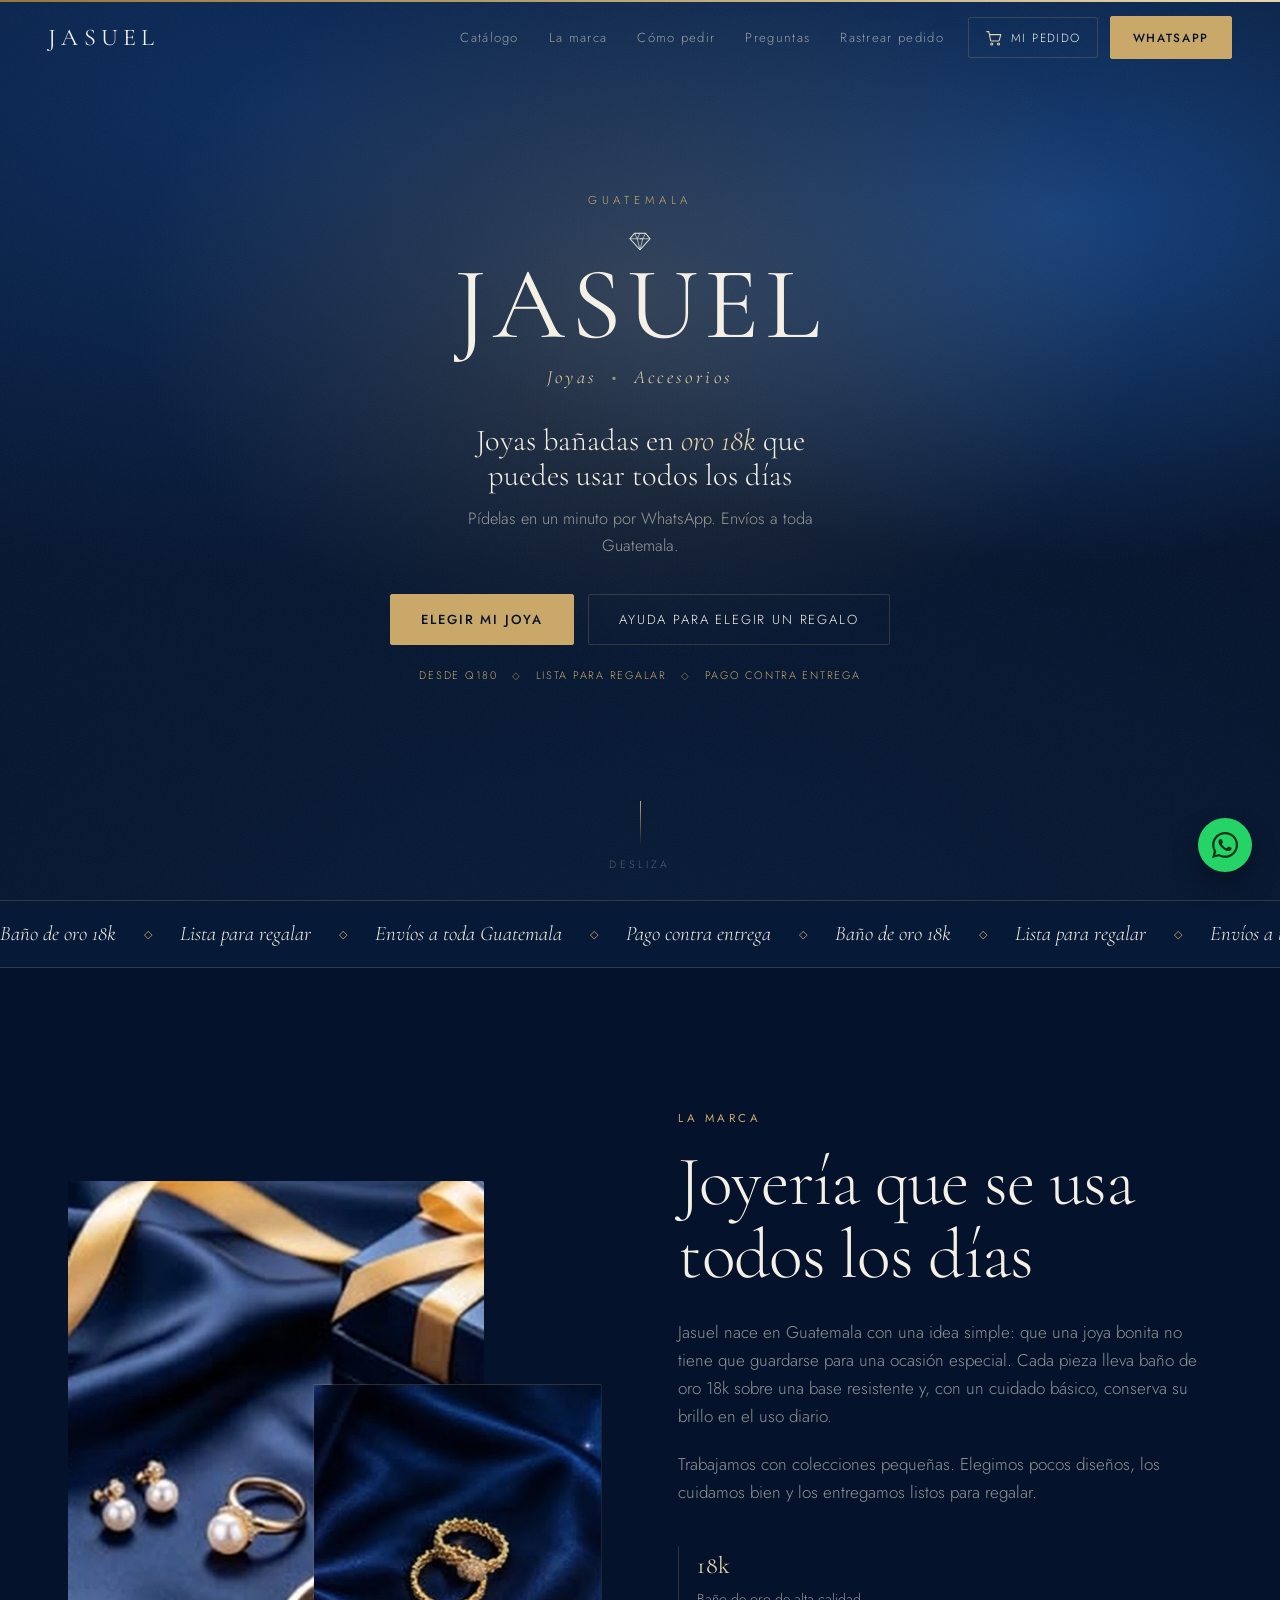
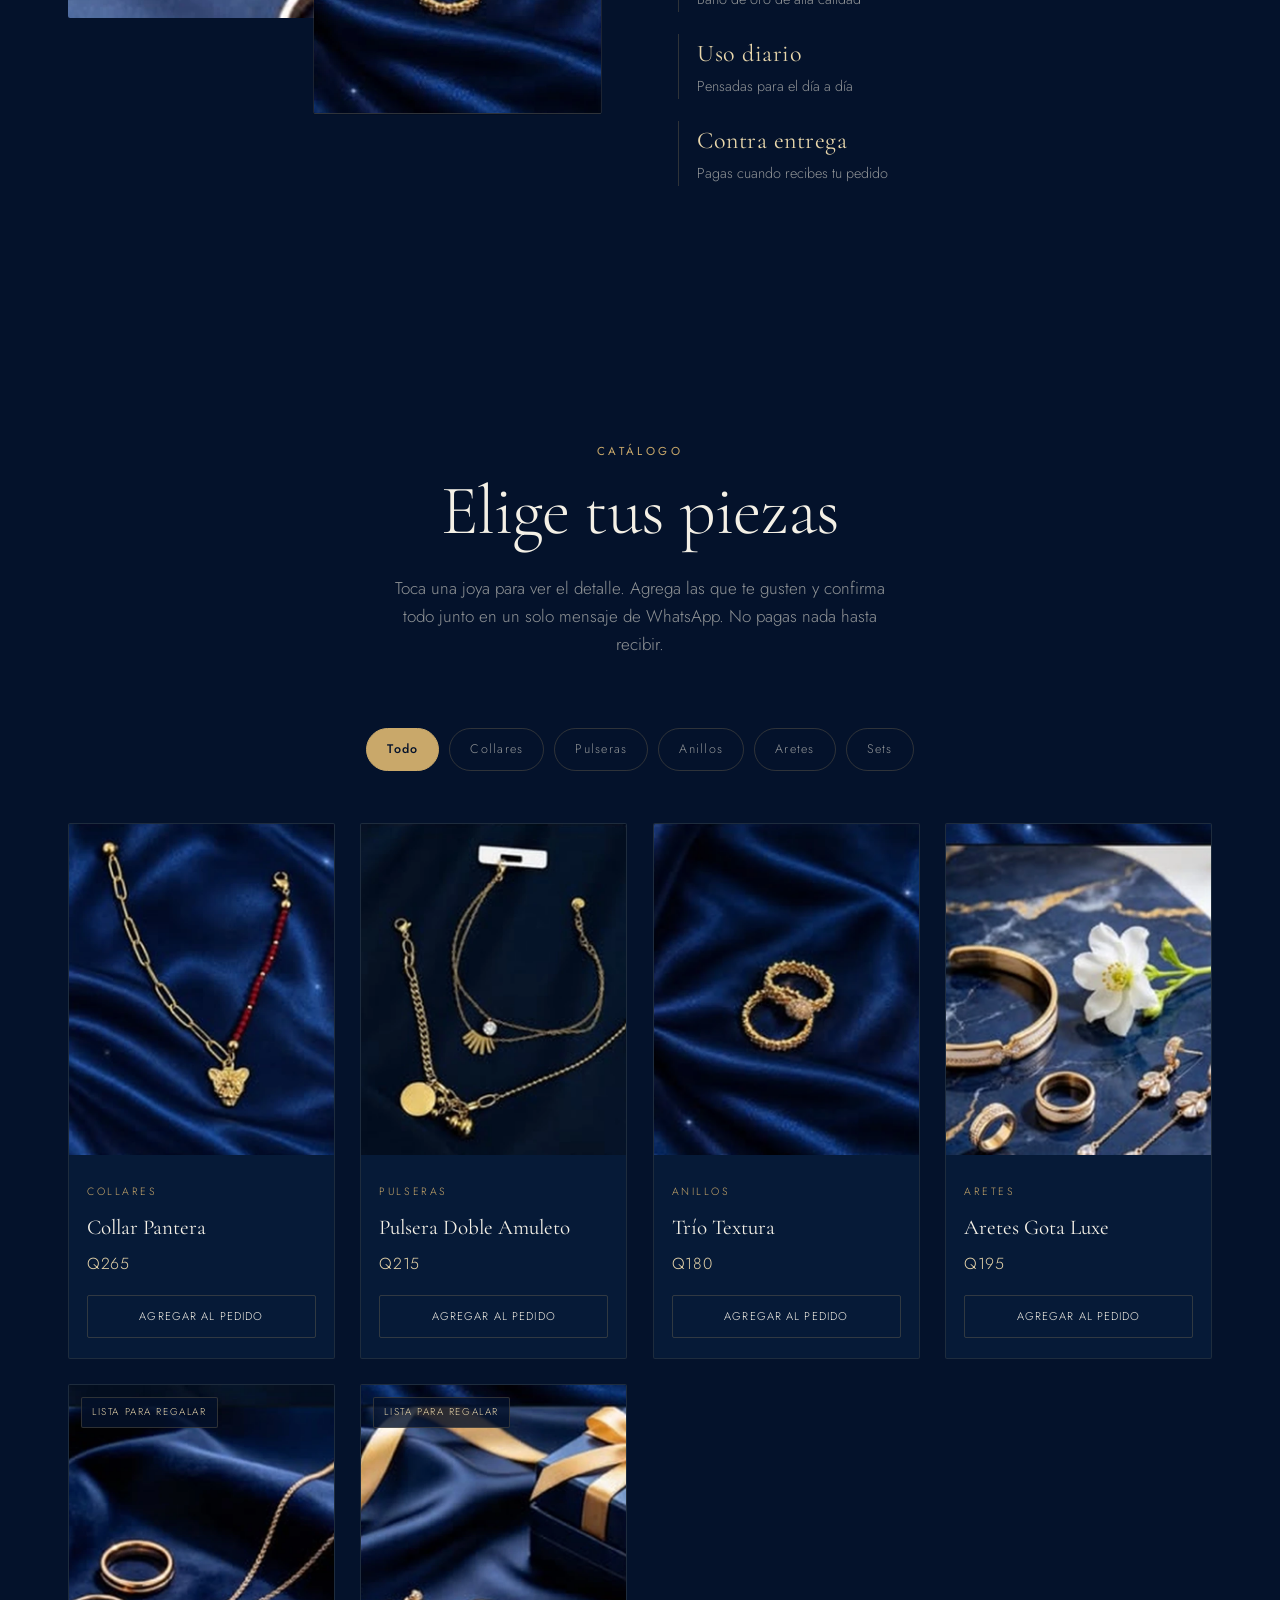
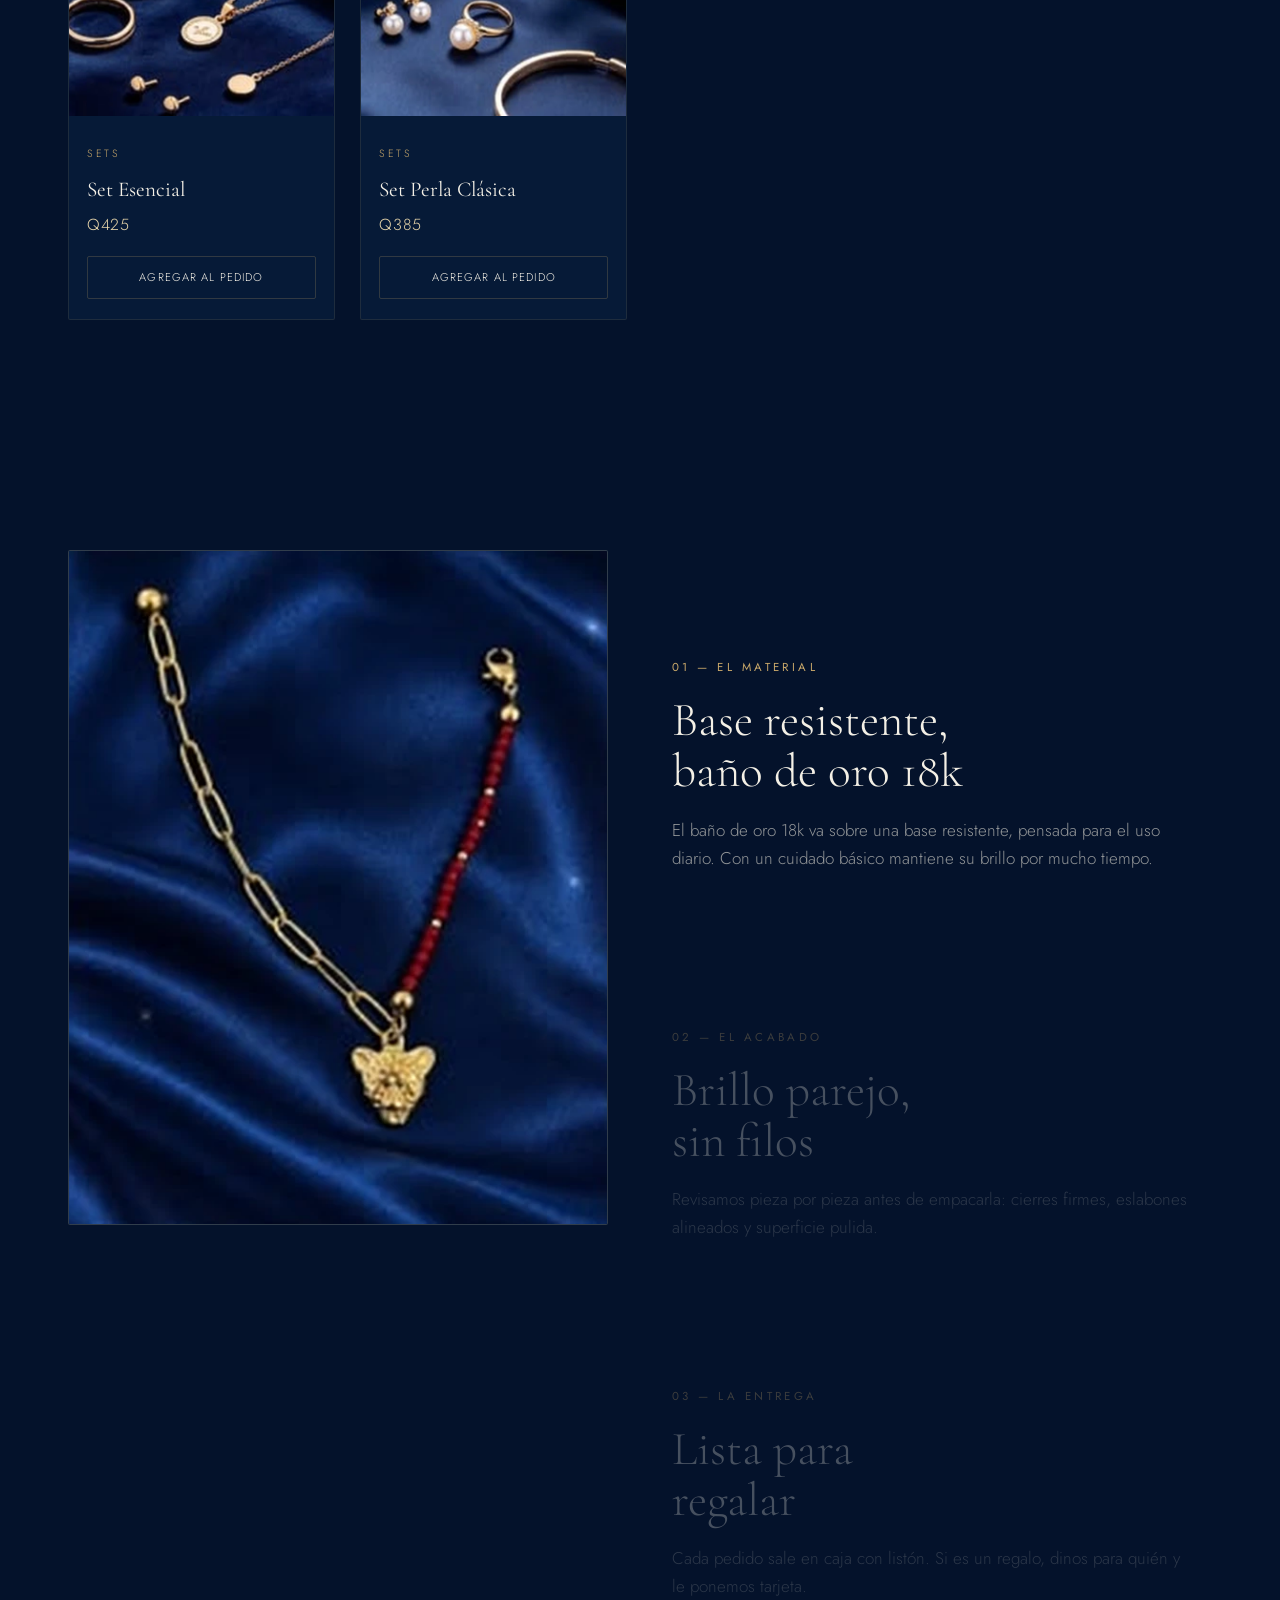
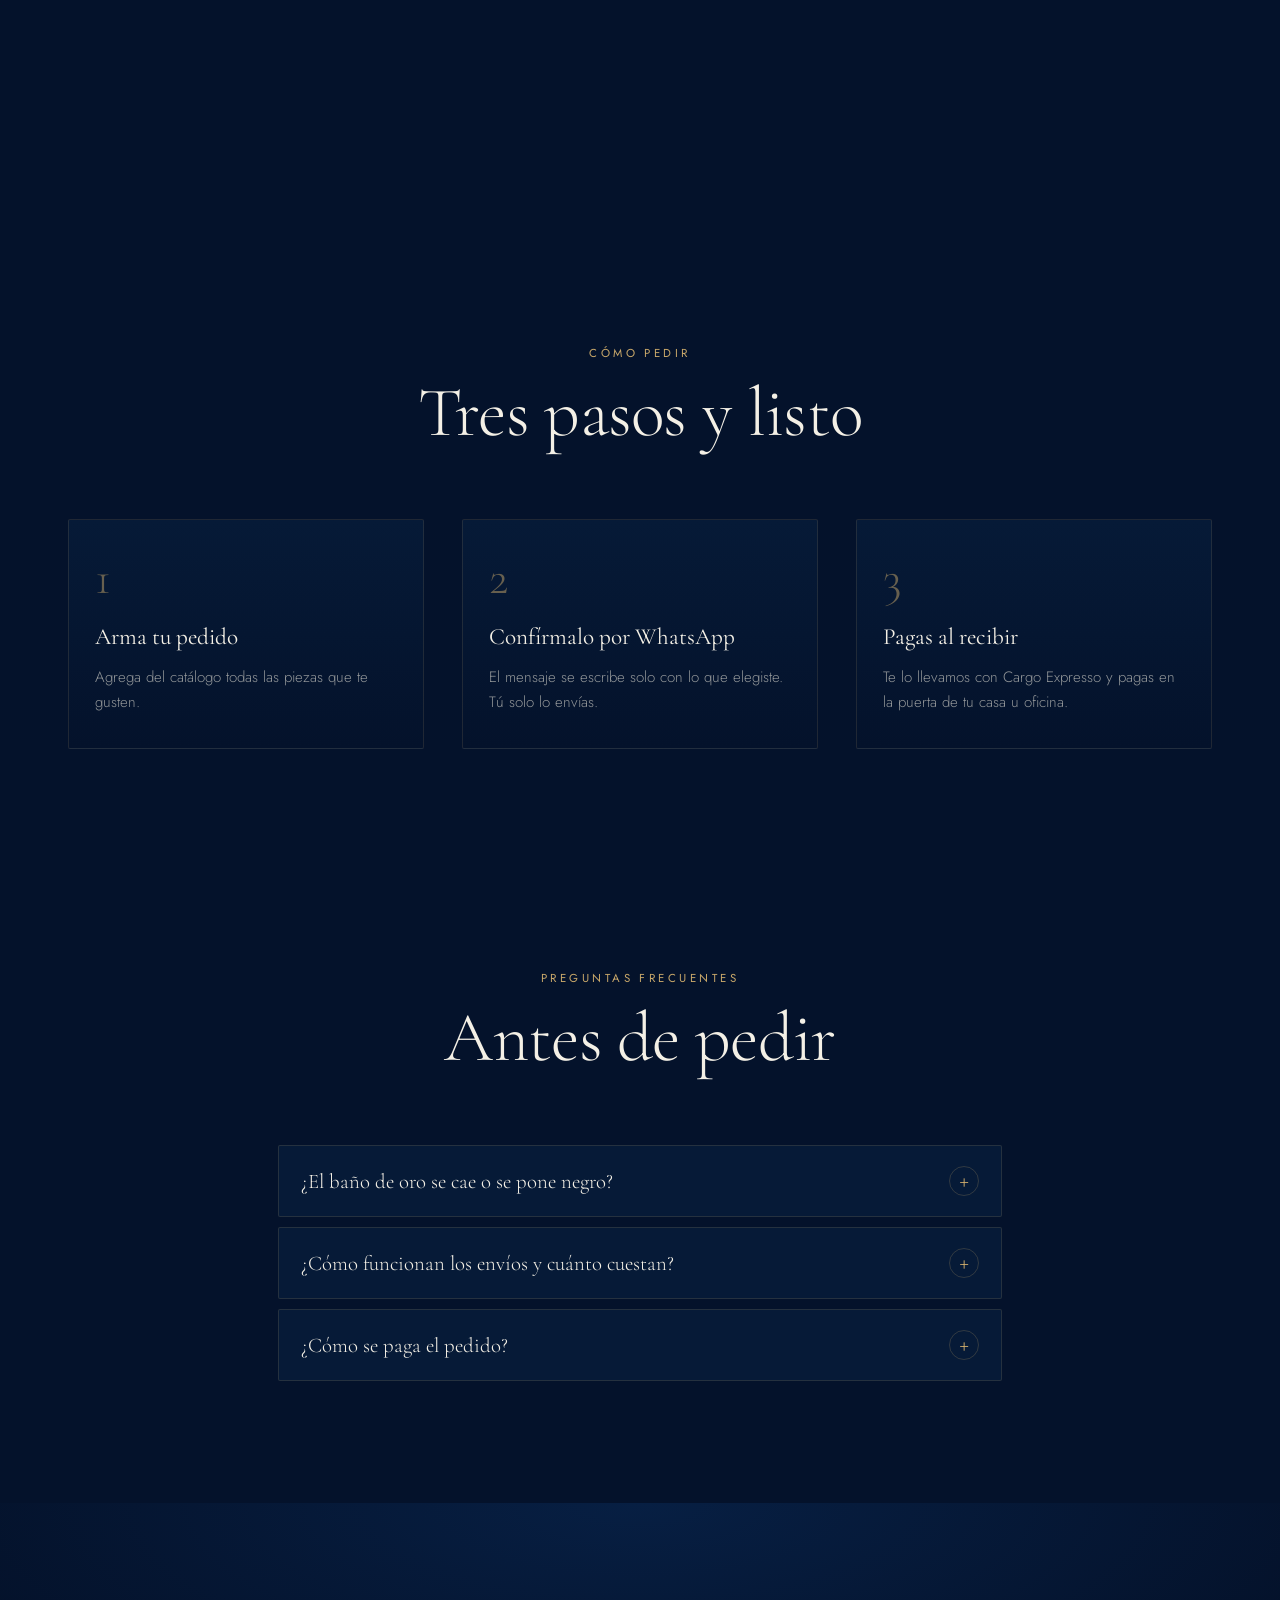
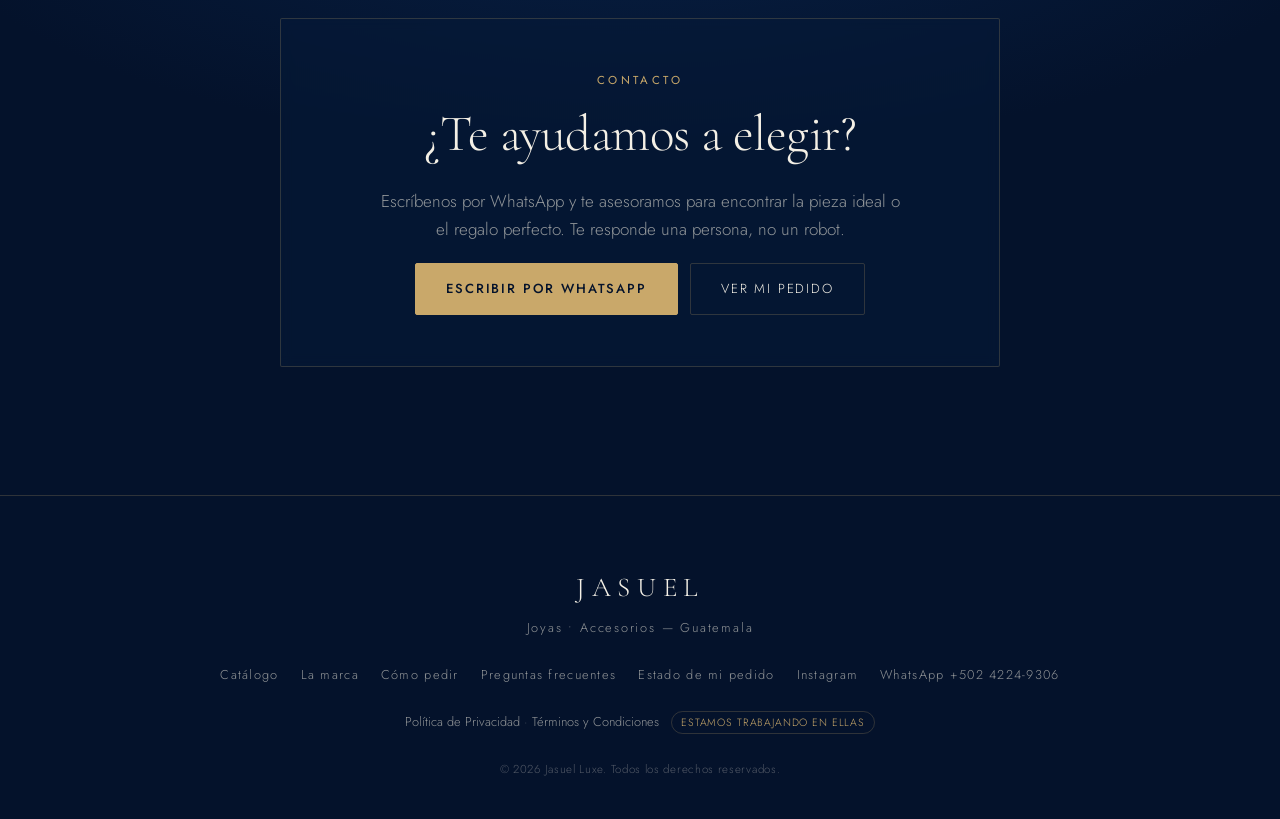
==== commit 86817aa7: "Agrega el panel de tiendas y las mejoras de Jasuel - Panel de administración (/panel/): pedidos, cli" ====
--- a/jasuel/index.html
+++ b/jasuel/index.html
@@ -21,7 +21,7 @@
 <link rel="preconnect" href="https://fonts.googleapis.com">
 <link rel="preconnect" href="https://fonts.gstatic.com" crossorigin>
 <link href="https://fonts.googleapis.com/css2?family=Cormorant+Garamond:ital,wght@0,300;0,400;0,500;0,600;1,300;1,400&family=Jost:wght@300;400;500&display=swap" rel="stylesheet">
-<link rel="stylesheet" href="css/estilos.css">
+<link rel="stylesheet" href="css/estilos.css?v=20261122m">
 </head>
 <body>
 
@@ -39,6 +39,7 @@
     <a href="#marca">La marca</a>
     <a href="#pedir">Cómo pedir</a>
     <a href="#preguntas">Preguntas</a>
+    <a href="pedido/">Rastrear pedido</a>
   </nav>
 
   <div class="nav-acciones">
@@ -67,6 +68,7 @@
     <a href="#preguntas">Preguntas frecuentes</a>
     <a href="#contacto">Contacto</a>
     <a href="carrito/">Mi pedido</a>
+    <a href="pedido/">Estado de mi pedido</a>
   </nav>
   <a class="boton boton-oro" data-wa="Hola Jasuel, vengo de la página web y quiero más información.">Escribir por WhatsApp</a>
 </div>
@@ -348,6 +350,7 @@
     <a href="#marca">La marca</a>
     <a href="#pedir">Cómo pedir</a>
     <a href="#preguntas">Preguntas frecuentes</a>
+    <a href="pedido/">Estado de mi pedido</a>
     <a href="https://instagram.com/jasuel.gt" target="_blank" rel="noopener">Instagram</a>
     <a data-wa="Hola Jasuel, vengo de la página web.">WhatsApp +502 4224-9306</a>
   </nav>
@@ -369,7 +372,9 @@
     <div class="ficha-info">
       <p class="rotulo" id="fichaCat"></p>
       <h3 class="ficha-nombre" id="fichaNombre"></h3>
+      <p class="ficha-sku" id="fichaSku" hidden></p>
       <p class="ficha-precio" id="fichaPrecio"></p>
+      <p class="tarjeta-pocas ficha-pocas" id="fichaPocas" hidden></p>
       <p class="parrafo" id="fichaDesc"></p>
       <ul class="ficha-datos" id="fichaDatos"></ul>
       <div class="ficha-botones">
@@ -397,7 +402,7 @@
   </svg>
 </a>
 
-<script src="js/datos.js"></script>
-<script src="js/app.js"></script>
+<script src="js/datos.js?v=20261122m"></script>
+<script src="js/catalogo.js?v=20261122m" data-app="js/app.js?v=20261122m"></script>
 </body>
 </html>
--- a/jasuel/css/estilos.css
+++ b/jasuel/css/estilos.css
@@ -559,6 +559,12 @@
   pointer-events:none;
 }
 
+/* Agotado: la pieza sigue a la vista (y con su enlace), pero apagada */
+.tarjeta-sello-agotado{background:rgb(4 18 43 / .92);color:var(--crema);border-color:rgb(244 240 230 / .35)}
+.tarjeta[data-agotado] .tarjeta-foto img{filter:grayscale(.65) brightness(.75)}
+.tarjeta[data-agotado] .tarjeta-precio{opacity:.6}
+.tarjeta[data-agotado] .tarjeta-agregar{color:var(--tenue);border-style:dashed}
+
 .tarjeta-cuerpo{
   position:relative;z-index:3; /* por encima del botón que cubre la foto */
   display:flex;flex-direction:column;gap:4px;
@@ -852,6 +858,13 @@
 .carrito-total dd{font-family:var(--display);font-size:1.35rem;color:var(--oro-claro) !important}
 .carrito-nota{margin:14px 0 22px;font-size:.84rem;color:var(--tenue)}
 .carrito-form{grid-template-columns:1fr}
+.carrito-error{
+  grid-column:1/-1;margin:0;padding:10px 14px;
+  border:1px solid rgb(232 120 110 / .45);border-radius:var(--radio);
+  background:rgb(120 30 30 / .25);color:#f3c4bd;font-size:.88rem;
+}
+.carrito-error[hidden]{display:none}
+#carritoReenviar[hidden],#carritoRastrear[hidden]{display:none}
 .carrito-garantia{margin:16px 0 0;font-size:.8rem;line-height:1.55;color:var(--apenas)}
 .carrito-garantia a{color:var(--oro-claro)}
 
@@ -890,6 +903,110 @@
   .carrito-lista .cl-precio{grid-area:precio;align-self:center}
   .carrito-lista .pedido-quitar{grid-area:quitar}
   .pagina-carrito .nav-pedido{padding-inline:12px}
+}
+
+/* ─────────────────────────── Confirmar pedido (link de la tienda) ─────────────────────────── */
+
+.confirmar-piezas{list-style:none;margin:0 0 6px;padding:0;display:grid;gap:10px}
+.confirmar-piezas li{
+  display:flex;justify-content:space-between;gap:16px;
+  padding:14px 16px;
+  border:1px solid rgb(201 168 106 / .14);border-radius:var(--radio);
+  background:var(--azul-850);
+  font-family:var(--display);font-size:1.15rem;color:var(--crema);
+}
+.confirmar-piezas li span:last-child{font-family:var(--sans);font-size:.95rem;color:var(--oro-claro);white-space:nowrap}
+.confirmar-cuentas{margin-top:18px}
+.confirmar-pagina .carrito-nota{margin-top:14px}
+.confirmar-pagina select{
+  width:100%;padding:13px 15px;
+  border:1px solid var(--linea);border-radius:var(--radio);
+  background:var(--azul-900);color:var(--texto);
+  font-size:16px;font-weight:300;
+}
+.confirmar-pagina select:focus{outline:0;border-color:var(--oro)}
+.confirmar-listo{display:grid;gap:14px;justify-items:start}
+.confirmar-listo[hidden]{display:none}
+.confirmar-check{
+  display:grid;place-items:center;width:54px;height:54px;margin:0;
+  border:1px solid var(--oro);border-radius:999px;
+  color:var(--oro);font-size:1.5rem;
+}
+.confirmar-listo .parrafo{margin:0}
+
+/* ─────────────────────────── Estado de mi pedido ─────────────────────────── */
+
+.estado-pagina{
+  max-width:720px;margin-inline:auto;min-height:100vh;
+  padding:calc(var(--nav-alto) + clamp(40px,6vw,80px)) clamp(16px,5vw,48px) clamp(70px,10vw,120px);
+}
+.estado-pagina .carrito-cabeza .titulo{font-size:clamp(2.2rem,1.5rem + 2.6vw,3.4rem)}
+.estado-form{
+  grid-template-columns:1fr 1fr;
+  padding:clamp(22px,3vw,32px);
+  border:1px solid var(--linea);border-radius:var(--radio);
+  background:rgb(6 26 55 / .6);
+}
+.estado-form[hidden]{display:none}
+.estado-ayuda{grid-column:1/-1;margin:0;font-size:.84rem;color:var(--tenue)}
+.estado-ayuda a{color:var(--oro-claro)}
+
+.estado-resultado{
+  display:grid;gap:26px;
+  padding:clamp(22px,3vw,34px);
+  border:1px solid var(--linea);border-radius:var(--radio);
+  background:rgb(6 26 55 / .6);
+}
+.estado-resultado[hidden]{display:none}
+.estado-titulo{
+  margin:0 0 6px;font-family:var(--display);font-weight:400;
+  font-size:clamp(1.8rem,1.4rem + 1.4vw,2.4rem);color:var(--crema);
+}
+.estado-sub{margin:0;color:var(--tenue)}
+
+/* Línea de tiempo: Recibido → Confirmado → En camino → Entregado */
+.linea-tiempo{
+  list-style:none;margin:0;padding:0;
+  display:grid;grid-template-columns:repeat(4,1fr);gap:8px;
+  counter-reset:paso;
+}
+.linea-tiempo li{
+  position:relative;display:grid;gap:4px;
+  padding-top:22px;font-size:.84rem;
+}
+.linea-tiempo li::before{
+  content:"";position:absolute;top:0;left:0;right:0;height:3px;border-radius:2px;
+  background:rgb(201 168 106 / .2);
+}
+.linea-tiempo .paso-hecho::before{background:var(--oro)}
+.linea-tiempo li::after{
+  content:"";position:absolute;top:-5px;left:0;width:13px;height:13px;border-radius:50%;
+  background:var(--azul-900);border:2px solid rgb(201 168 106 / .35);
+}
+.linea-tiempo .paso-hecho::after{background:var(--oro);border-color:var(--oro)}
+.linea-tiempo li[aria-current="step"]::after{box-shadow:0 0 0 5px rgb(201 168 106 / .25)}
+.linea-tiempo strong{font-weight:500;color:var(--crema)}
+.linea-tiempo span{color:var(--tenue);font-size:.78rem}
+.linea-tiempo .paso-pendiente strong{color:var(--tenue)}
+.linea-cerrada{opacity:.45}
+
+.estado-guia{
+  padding:12px 16px;border-radius:var(--radio);
+  border:1px solid var(--oro);color:var(--oro-claro);
+  font-size:.95rem;letter-spacing:.02em;
+}
+.estado-guia[hidden]{display:none}
+.estado-detalle .carrito-sub{margin-bottom:12px}
+.estado-acciones{display:flex;flex-wrap:wrap;gap:10px;align-items:center}
+.boton-texto{border:0;background:none;color:var(--tenue);text-decoration:underline;text-underline-offset:4px;padding-inline:8px}
+
+@media (max-width:560px){
+  .estado-form{grid-template-columns:1fr}
+  .linea-tiempo{grid-template-columns:1fr;gap:16px;padding-left:22px}
+  .linea-tiempo li{padding-top:0}
+  .linea-tiempo li::before{top:6px;bottom:-16px;left:-17px;right:auto;width:3px;height:auto}
+  .linea-tiempo li:last-child::before{display:none}
+  .linea-tiempo li::after{top:0;left:-22px}
 }
 
 /* ─────────────────────────── Página de políticas ─────────────────────────── */
@@ -1274,3 +1391,64 @@
   .ficha:not([open]){transform:none}
   ::view-transition-old(*),::view-transition-new(*){animation:none}
 }
+
+/* "Solo quedan 2" / "¡Última pieza!" (dato real de lo disponible) */
+.tarjeta-pocas{
+  display:inline-flex;align-items:center;gap:8px;margin:2px 0 6px;
+  font-size:.72rem;letter-spacing:.12em;text-transform:uppercase;color:var(--oro-claro);
+}
+.tarjeta-pocas::before{
+  content:"";width:7px;height:7px;border-radius:50%;flex:none;
+  background:var(--oro);box-shadow:0 0 0 0 rgb(201 168 106 / .6);
+  animation:latido 1.8s ease-out infinite;
+}
+.tarjeta-pocas[hidden]{display:none}
+.ficha-pocas{margin:-6px 0 14px}
+@keyframes latido{
+  0%{box-shadow:0 0 0 0 rgb(201 168 106 / .55)}
+  70%,100%{box-shadow:0 0 0 8px rgb(201 168 106 / 0)}
+}
+@media (prefers-reduced-motion:reduce){.tarjeta-pocas::before{animation:none}}
+
+/* SKU: código del producto, discreto */
+.tarjeta-sku,.ficha-sku,.cl-sku{
+  margin:0;font-size:.68rem;letter-spacing:.14em;text-transform:uppercase;color:var(--apenas);
+}
+.ficha-sku{margin:-12px 0 12px}
+.ficha-sku[hidden]{display:none}
+
+/* ─────────── Estado de mi pedido: código, guía y desglose ─────────── */
+
+.estado-codigo{display:flex;align-items:center;gap:12px;margin-bottom:18px}
+.estado-codigo .rotulo{margin:0}
+.copiar{
+  padding:5px 12px;border:1px solid var(--linea);border-radius:999px;
+  background:transparent;color:var(--oro-claro);cursor:pointer;
+  font-size:.68rem;letter-spacing:.14em;text-transform:uppercase;
+  transition:border-color 200ms ease,background-color 200ms ease,color 200ms ease;
+}
+.copiar:hover{border-color:var(--oro)}
+.copiar.copiado{background:var(--oro);border-color:var(--oro);color:var(--azul-900)}
+
+.estado-guia{display:flex !important;align-items:center;justify-content:space-between;gap:14px;flex-wrap:wrap}
+.estado-guia[hidden]{display:none !important}
+.estado-guia > div{display:grid;gap:2px}
+.estado-guia-rotulo{font-size:.7rem;letter-spacing:.16em;text-transform:uppercase;color:var(--tenue)}
+.estado-guia strong{font-family:var(--display);font-size:1.35rem;font-weight:500;letter-spacing:.04em;color:var(--crema)}
+
+.estado-piezas{list-style:none;margin:0;padding:0;display:grid;gap:10px}
+.estado-piezas li{
+  display:flex;align-items:center;gap:14px;padding:10px;
+  border:1px solid rgb(201 168 106 / .14);border-radius:var(--radio);background:var(--azul-850);
+}
+.estado-piezas img{width:56px;height:70px;object-fit:cover;flex:none;border-radius:1px;background:var(--azul-800)}
+.estado-pieza-texto{flex:1;min-width:0;display:grid;gap:3px}
+.estado-pieza-texto strong{font-family:var(--display);font-weight:400;font-size:1.15rem;color:var(--crema)}
+.estado-pieza-texto span{font-size:.78rem;letter-spacing:.06em;color:var(--tenue)}
+.estado-pieza-total{color:var(--oro-claro);white-space:nowrap}
+.estado-cuentas{margin-top:16px}
+.estado-pago{margin:12px 0 0;font-size:.84rem;color:var(--tenue)}
+.estado-pago[hidden]{display:none}
+
+/* Campo obligatorio: rojo suave que combina con el azul y el dorado */
+.campo label .req{color:#f0a39a;font-weight:500;opacity:1;margin-left:2px}
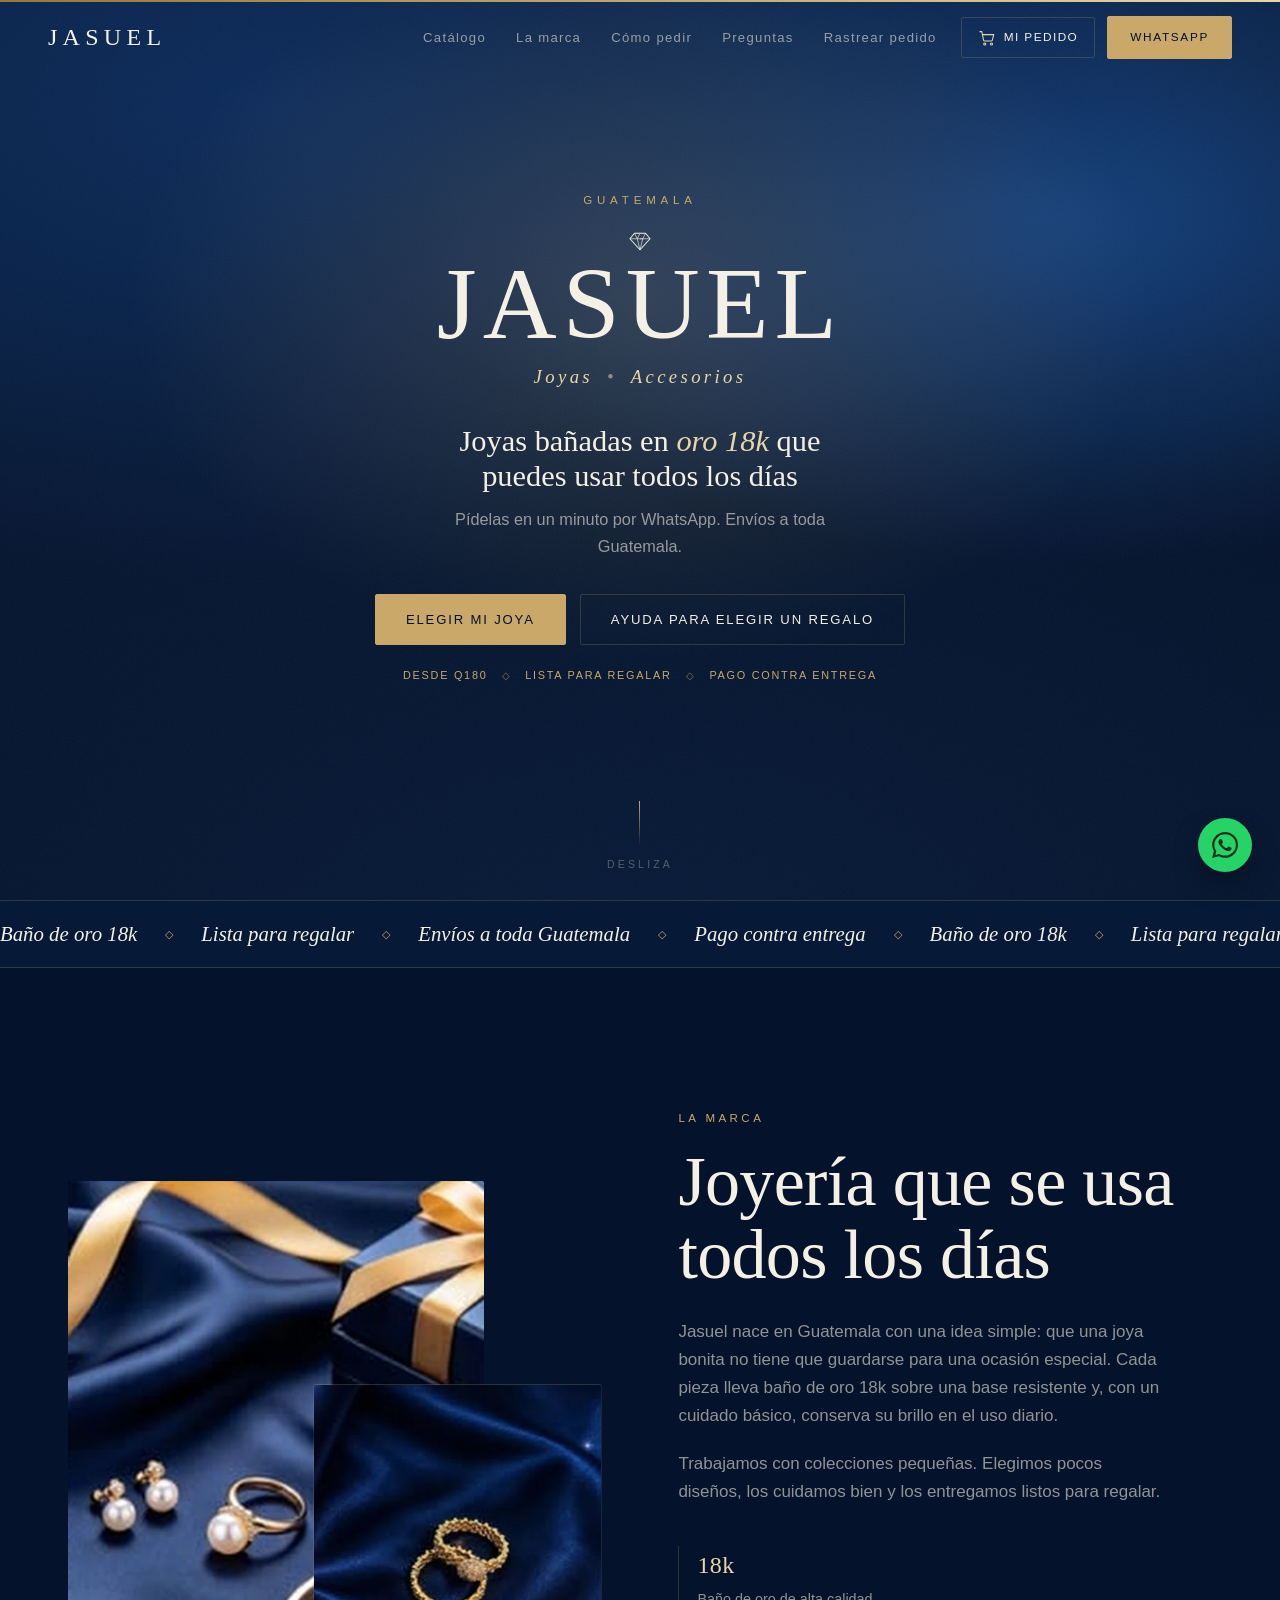
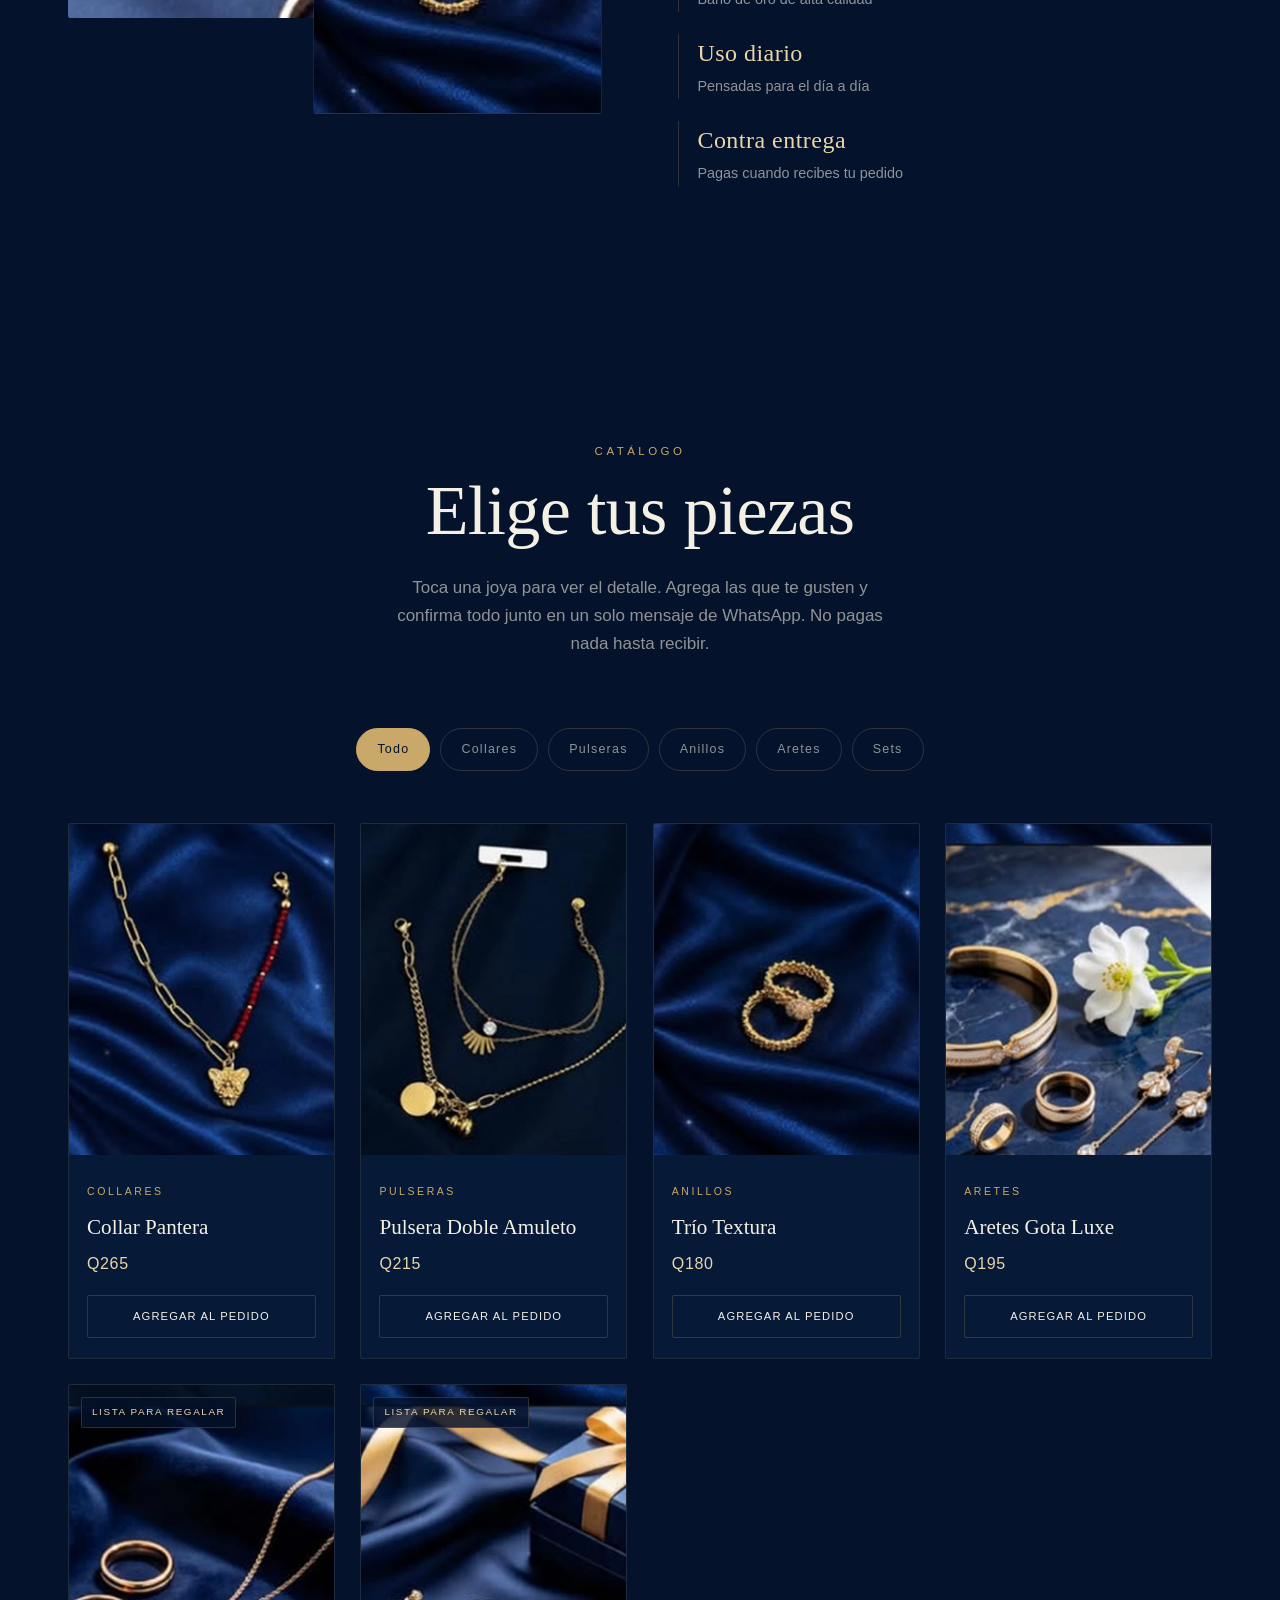
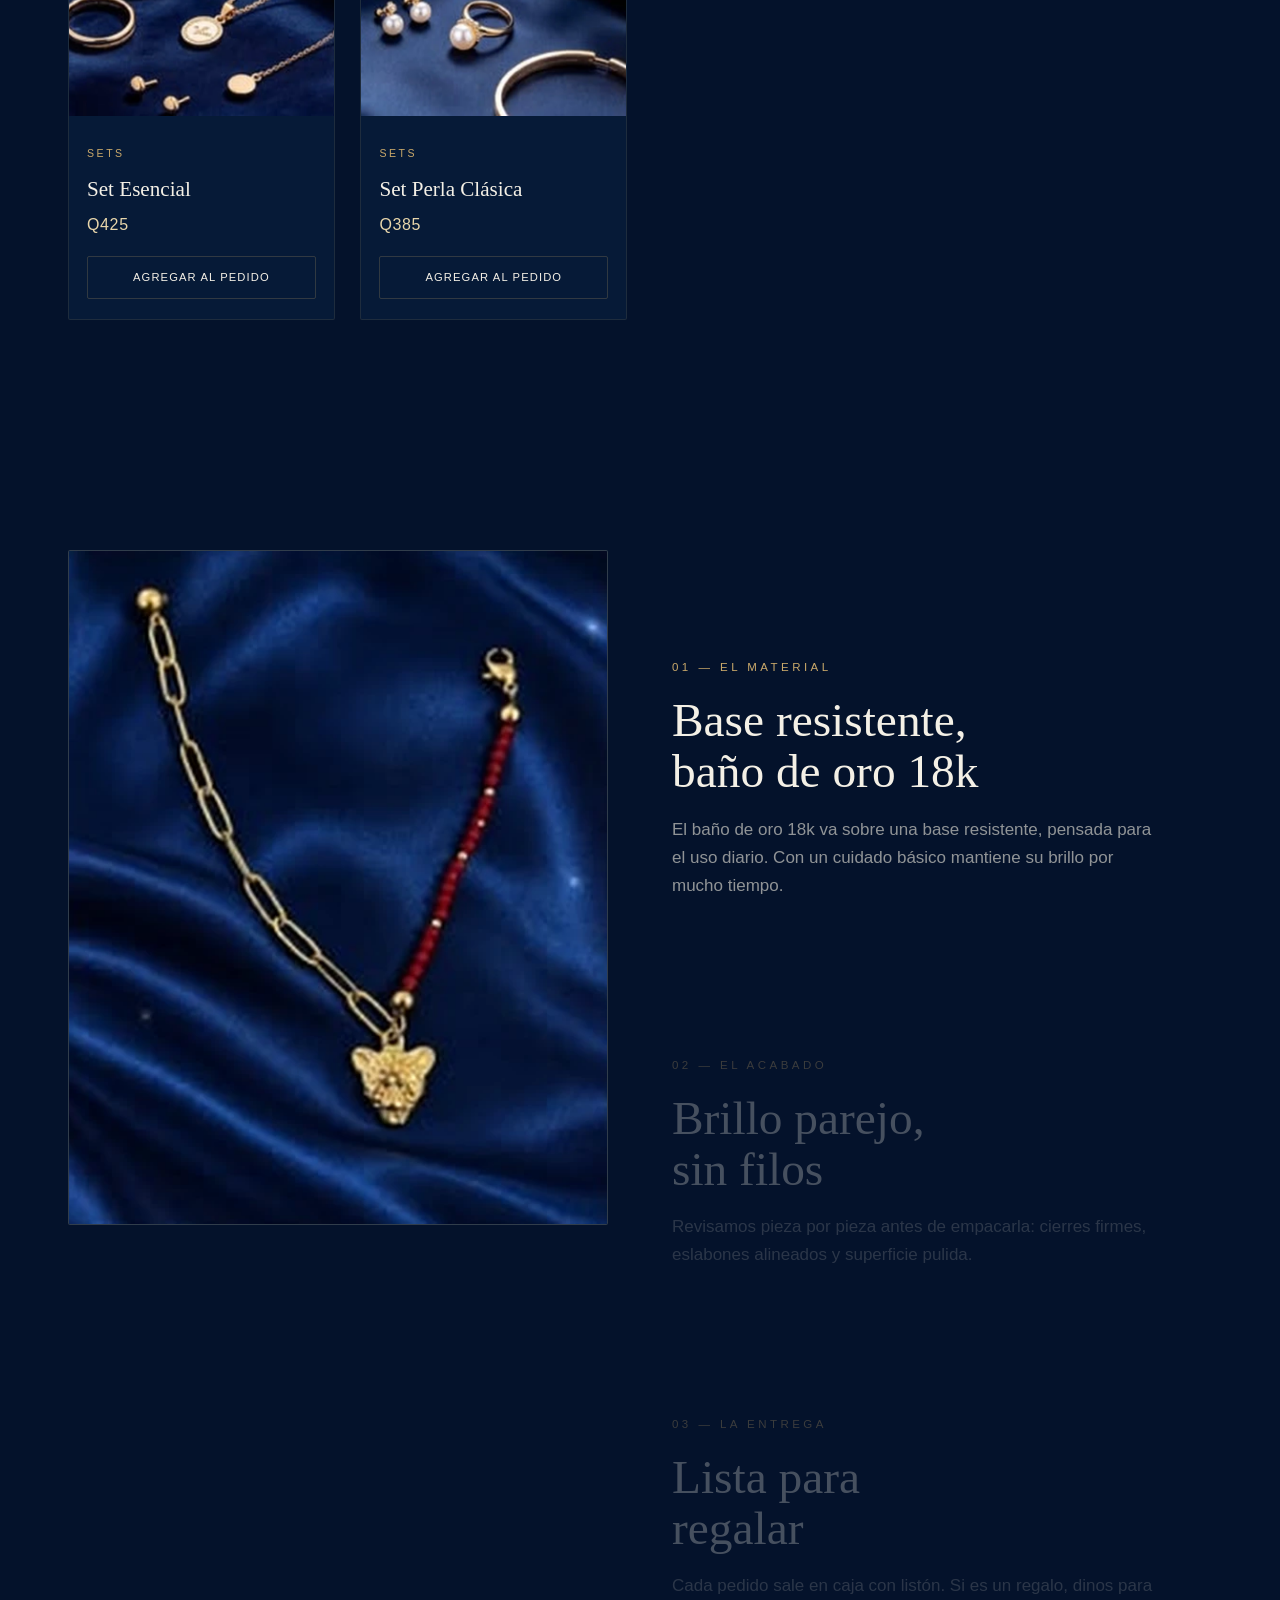
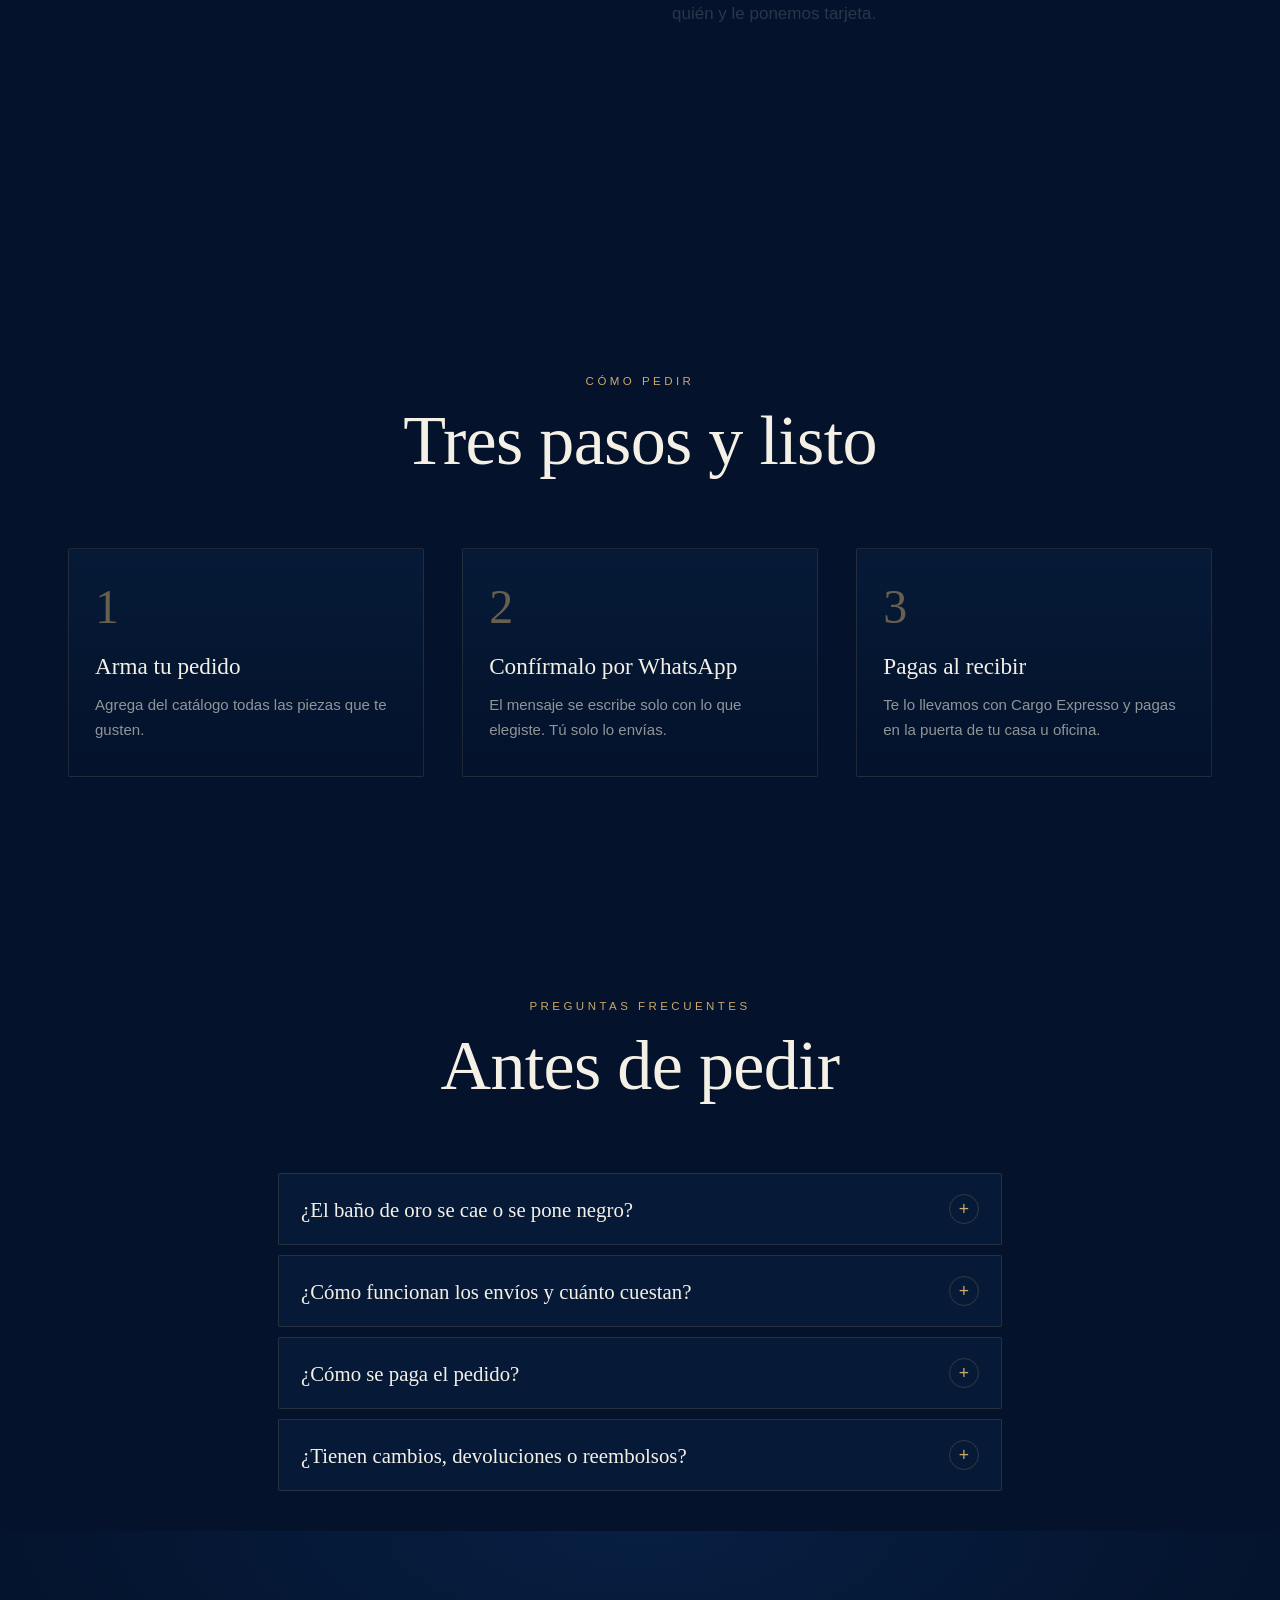
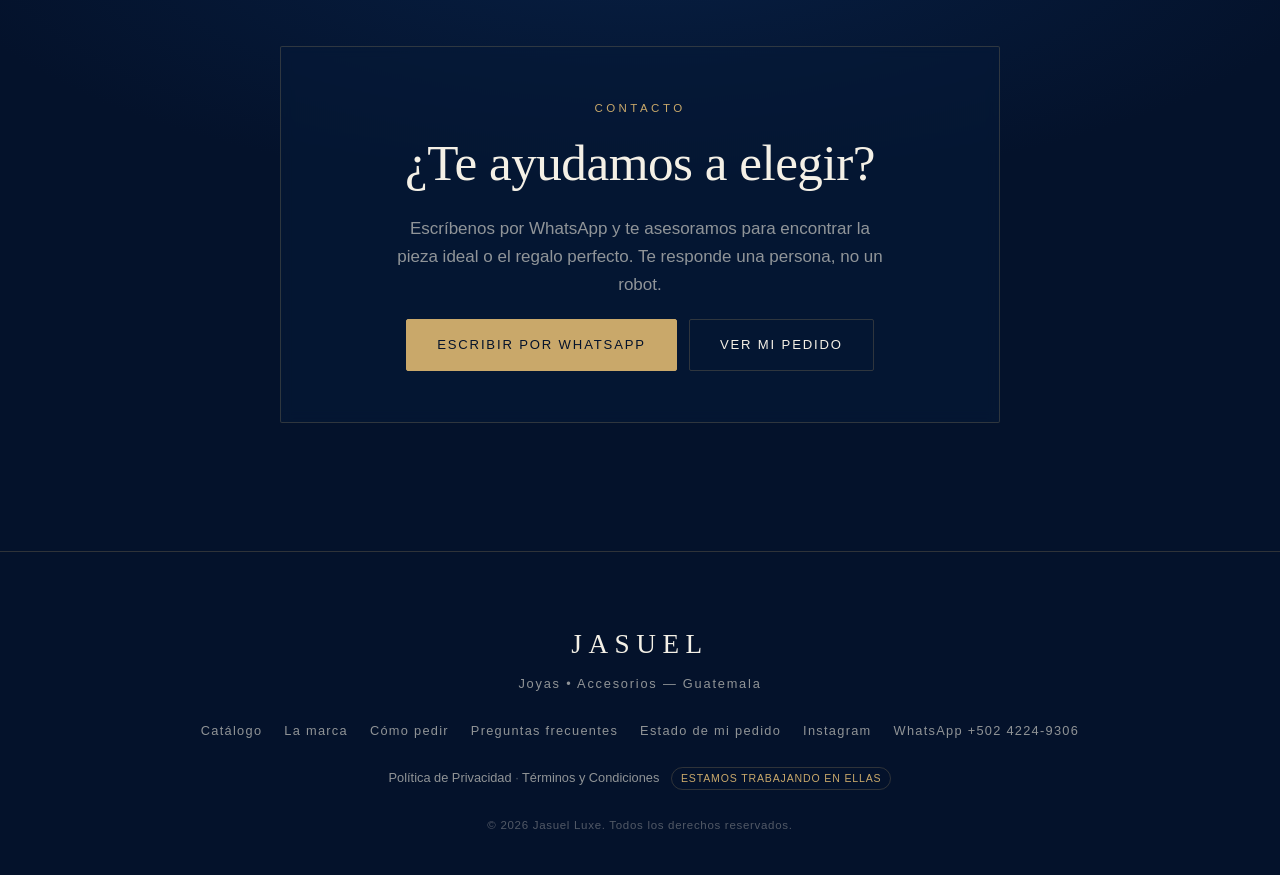
==== commit ba232ba7: "Corrige "Estado de mi pedido", emojis de WhatsApp y agrega CSP a Jasuel - Estado de mi pedido: un er" ====
--- a/jasuel/index.html
+++ b/jasuel/index.html
@@ -3,6 +3,19 @@
 <head>
 <meta charset="utf-8">
 <meta name="viewport" content="width=device-width, initial-scale=1, viewport-fit=cover">
+<!-- Política de seguridad: solo corre código propio (nada escrito dentro del
+     HTML ni de otros sitios) y los datos solo viajan a nuestro Supabase. -->
+<meta http-equiv="Content-Security-Policy" content="
+  default-src 'self';
+  script-src 'self';
+  connect-src 'self' https://ofsxybmioxyezjnzvvwj.supabase.co;
+  img-src 'self' data: https://ofsxybmioxyezjnzvvwj.supabase.co;
+  style-src 'self' 'unsafe-inline' https://fonts.googleapis.com;
+  font-src 'self' https://fonts.gstatic.com;
+  base-uri 'none';
+  form-action 'self';
+  object-src 'none'">
+<meta name="referrer" content="strict-origin-when-cross-origin">
 <title>Joyería en Guatemala · Joyas bañadas en oro 18k | Jasuel</title>
 <meta name="description" content="Jasuel Luxe. Joyas bañadas en oro 18k para usar todos los días. Listas para regalar, envíos a toda Guatemala y pago contra entrega. Pide por WhatsApp.">
 <meta name="theme-color" content="#071F43">
@@ -21,7 +34,7 @@
 <link rel="preconnect" href="https://fonts.googleapis.com">
 <link rel="preconnect" href="https://fonts.gstatic.com" crossorigin>
 <link href="https://fonts.googleapis.com/css2?family=Cormorant+Garamond:ital,wght@0,300;0,400;0,500;0,600;1,300;1,400&family=Jost:wght@300;400;500&display=swap" rel="stylesheet">
-<link rel="stylesheet" href="css/estilos.css?v=20261122m">
+<link rel="stylesheet" href="css/estilos.css?v=20261122n">
 </head>
 <body>
 
@@ -402,7 +415,7 @@
   </svg>
 </a>
 
-<script src="js/datos.js?v=20261122m"></script>
-<script src="js/catalogo.js?v=20261122m" data-app="js/app.js?v=20261122m"></script>
+<script src="js/datos.js?v=20261122n"></script>
+<script src="js/catalogo.js?v=20261122n" data-app="js/app.js?v=20261122n"></script>
 </body>
 </html>
